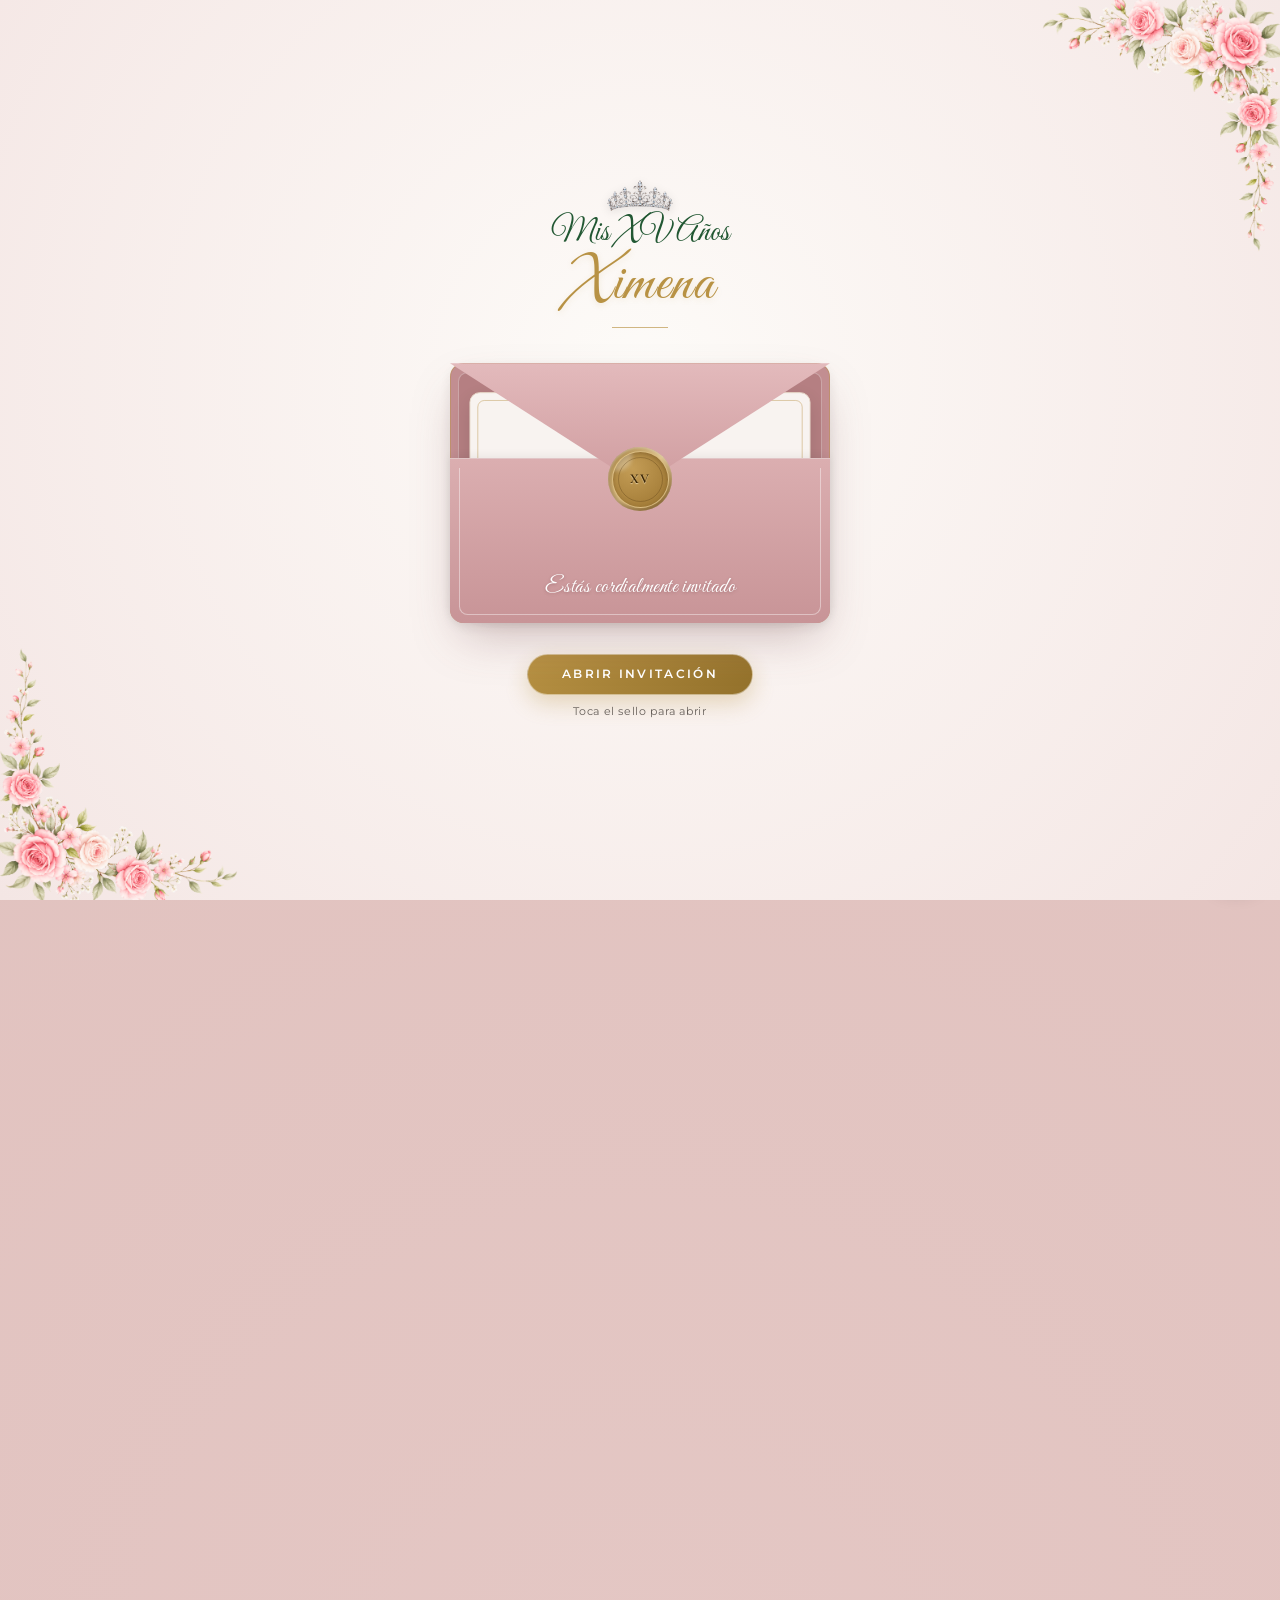
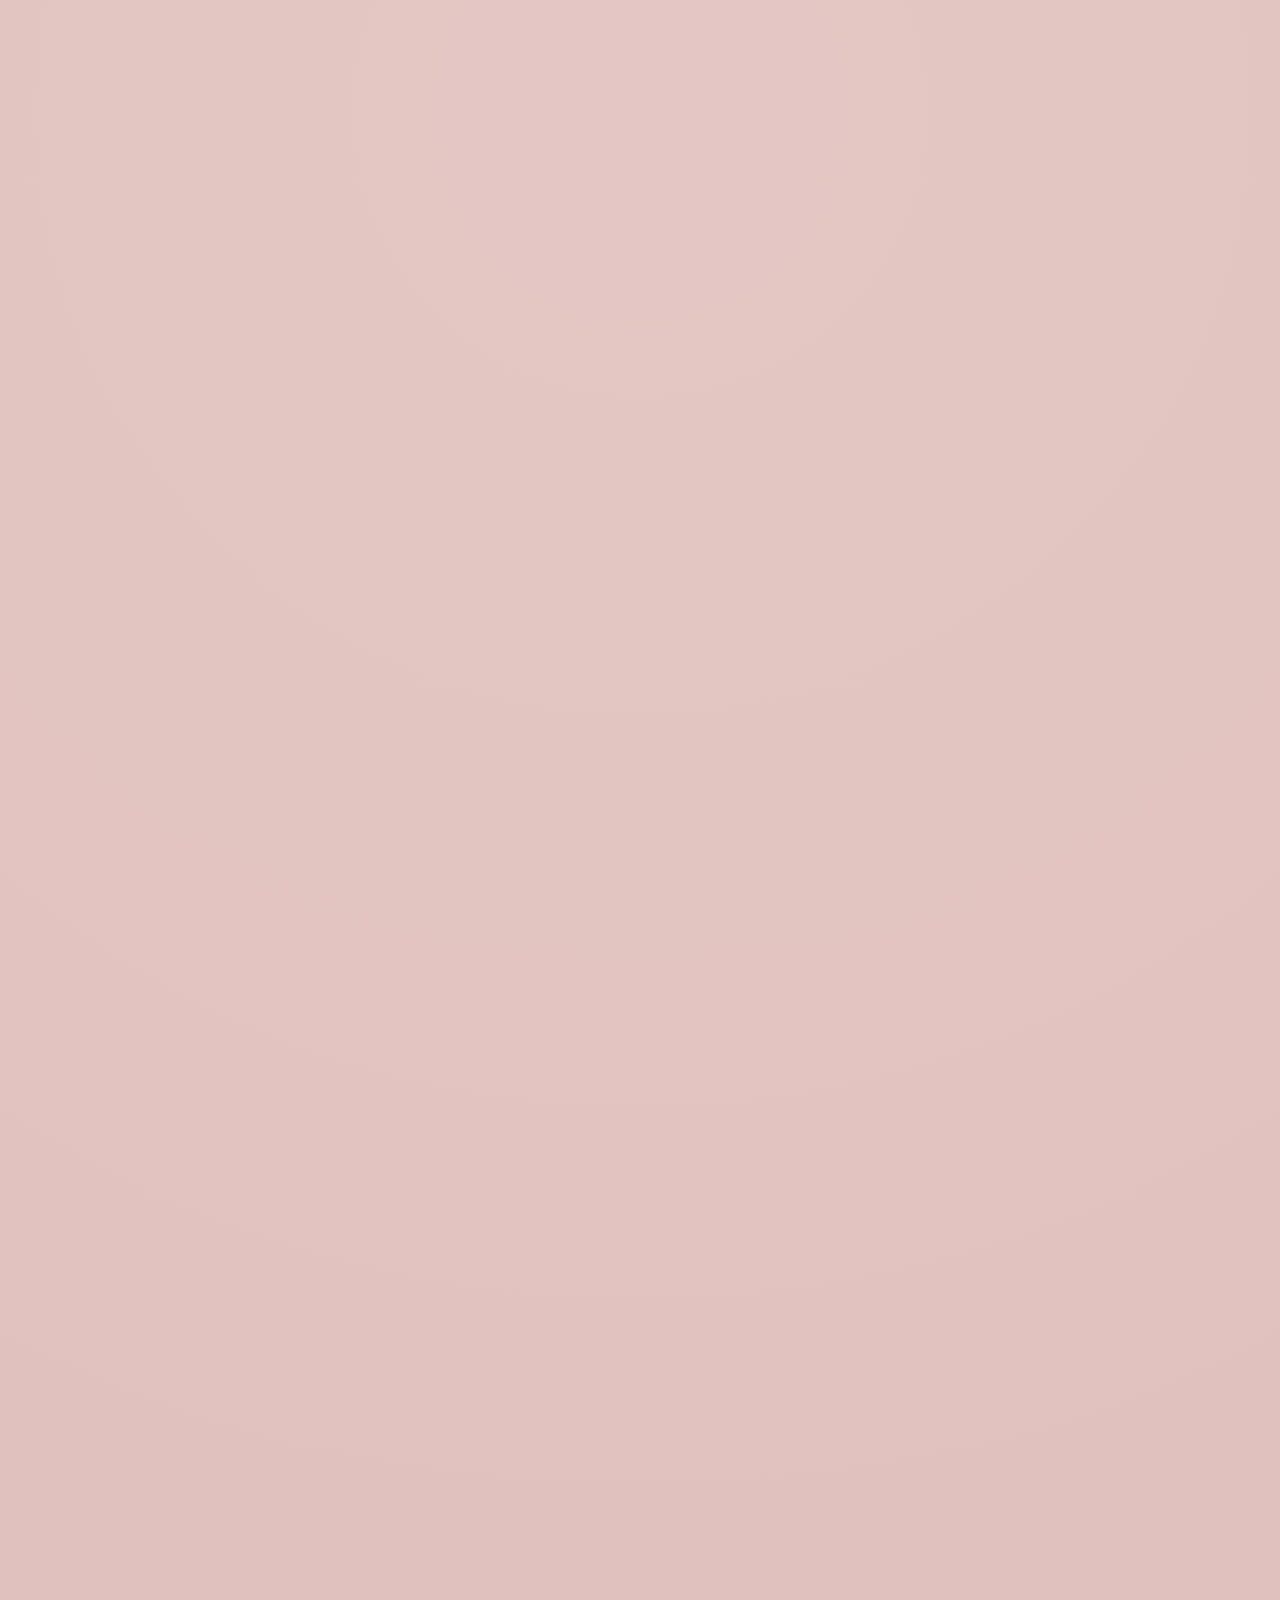
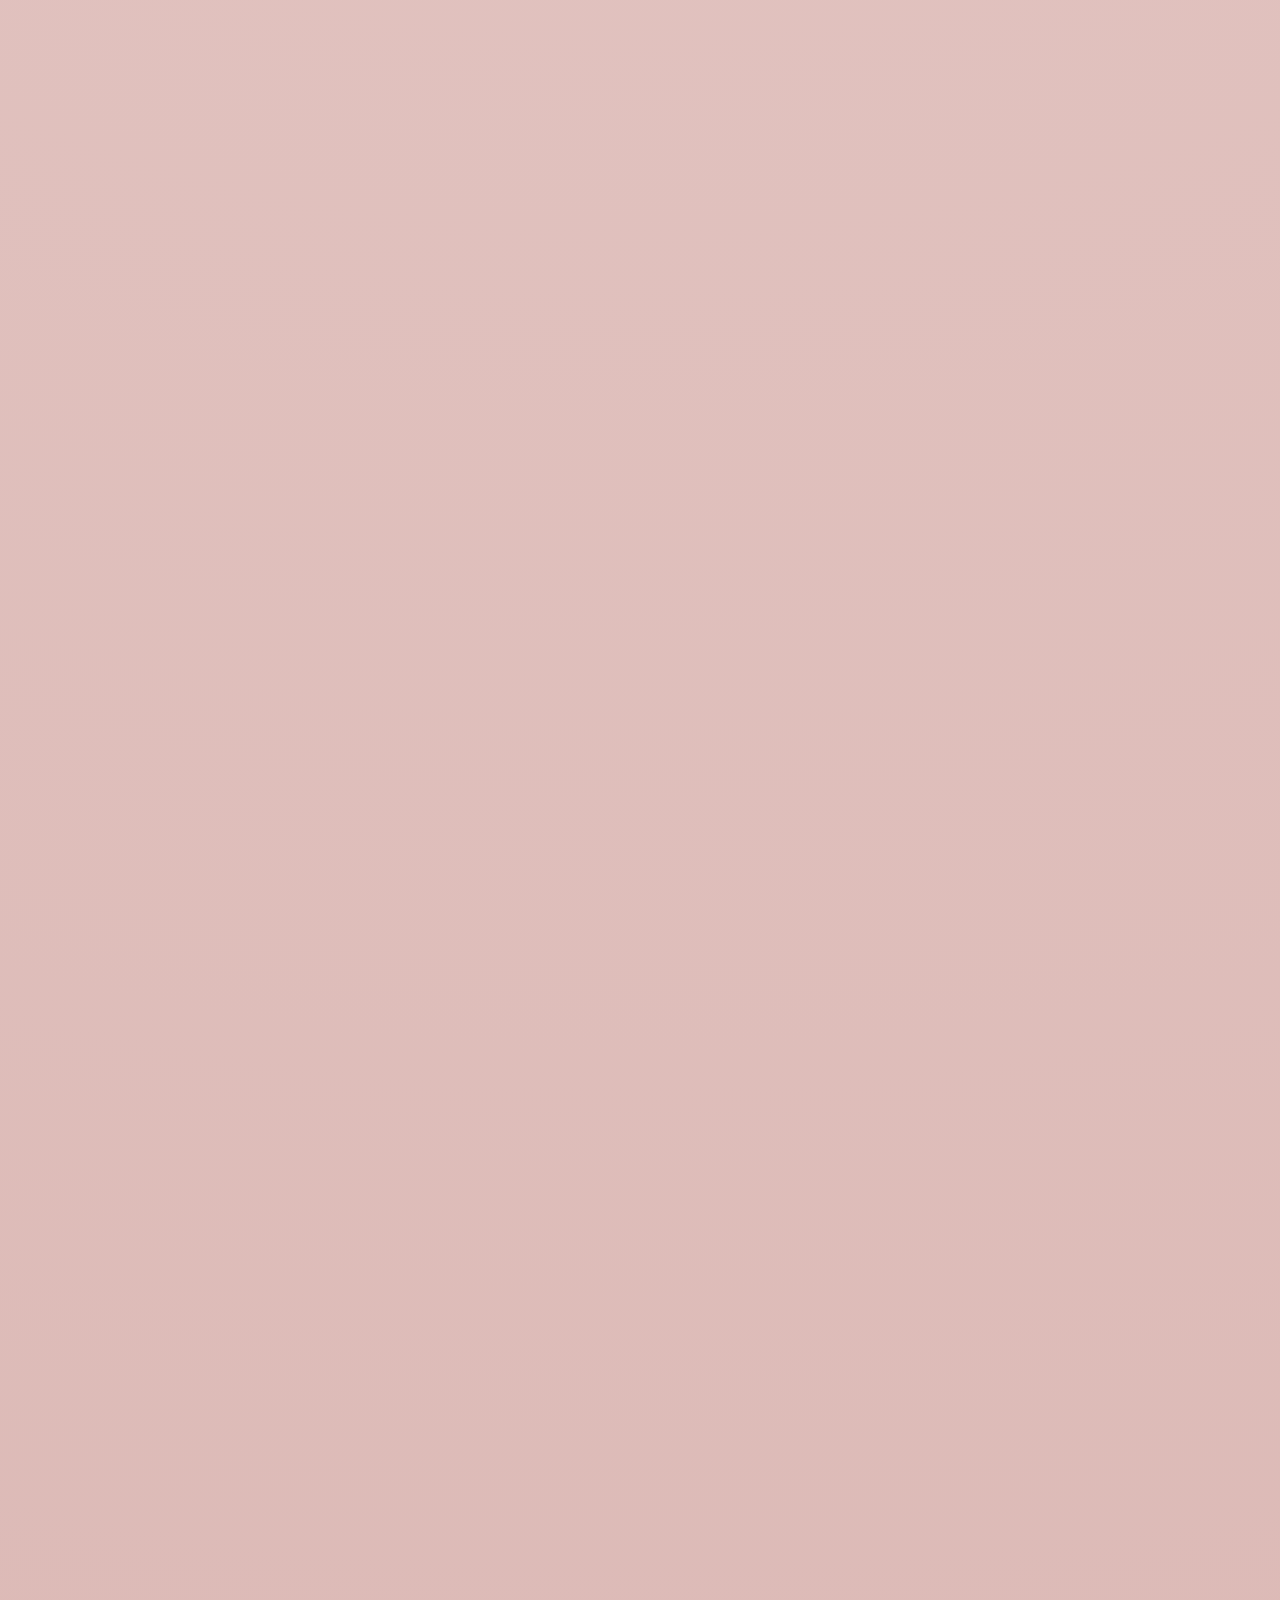
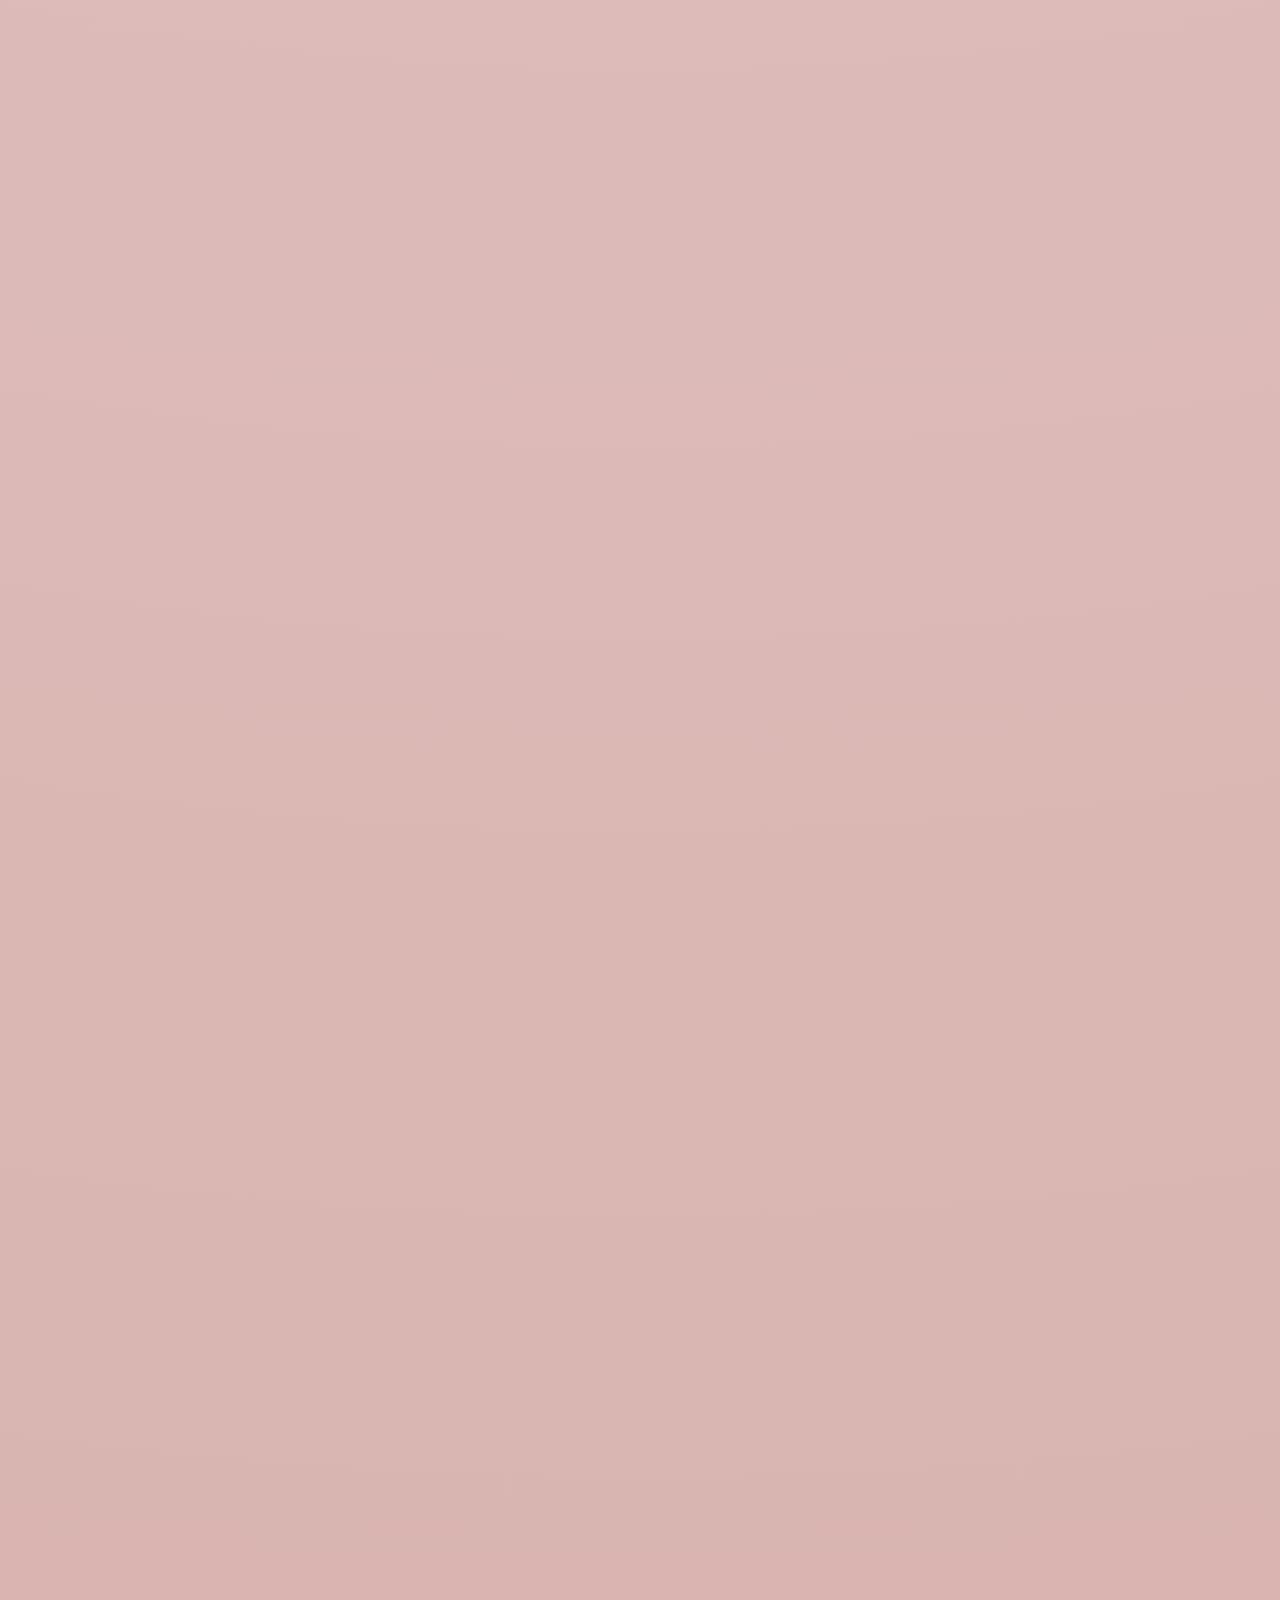
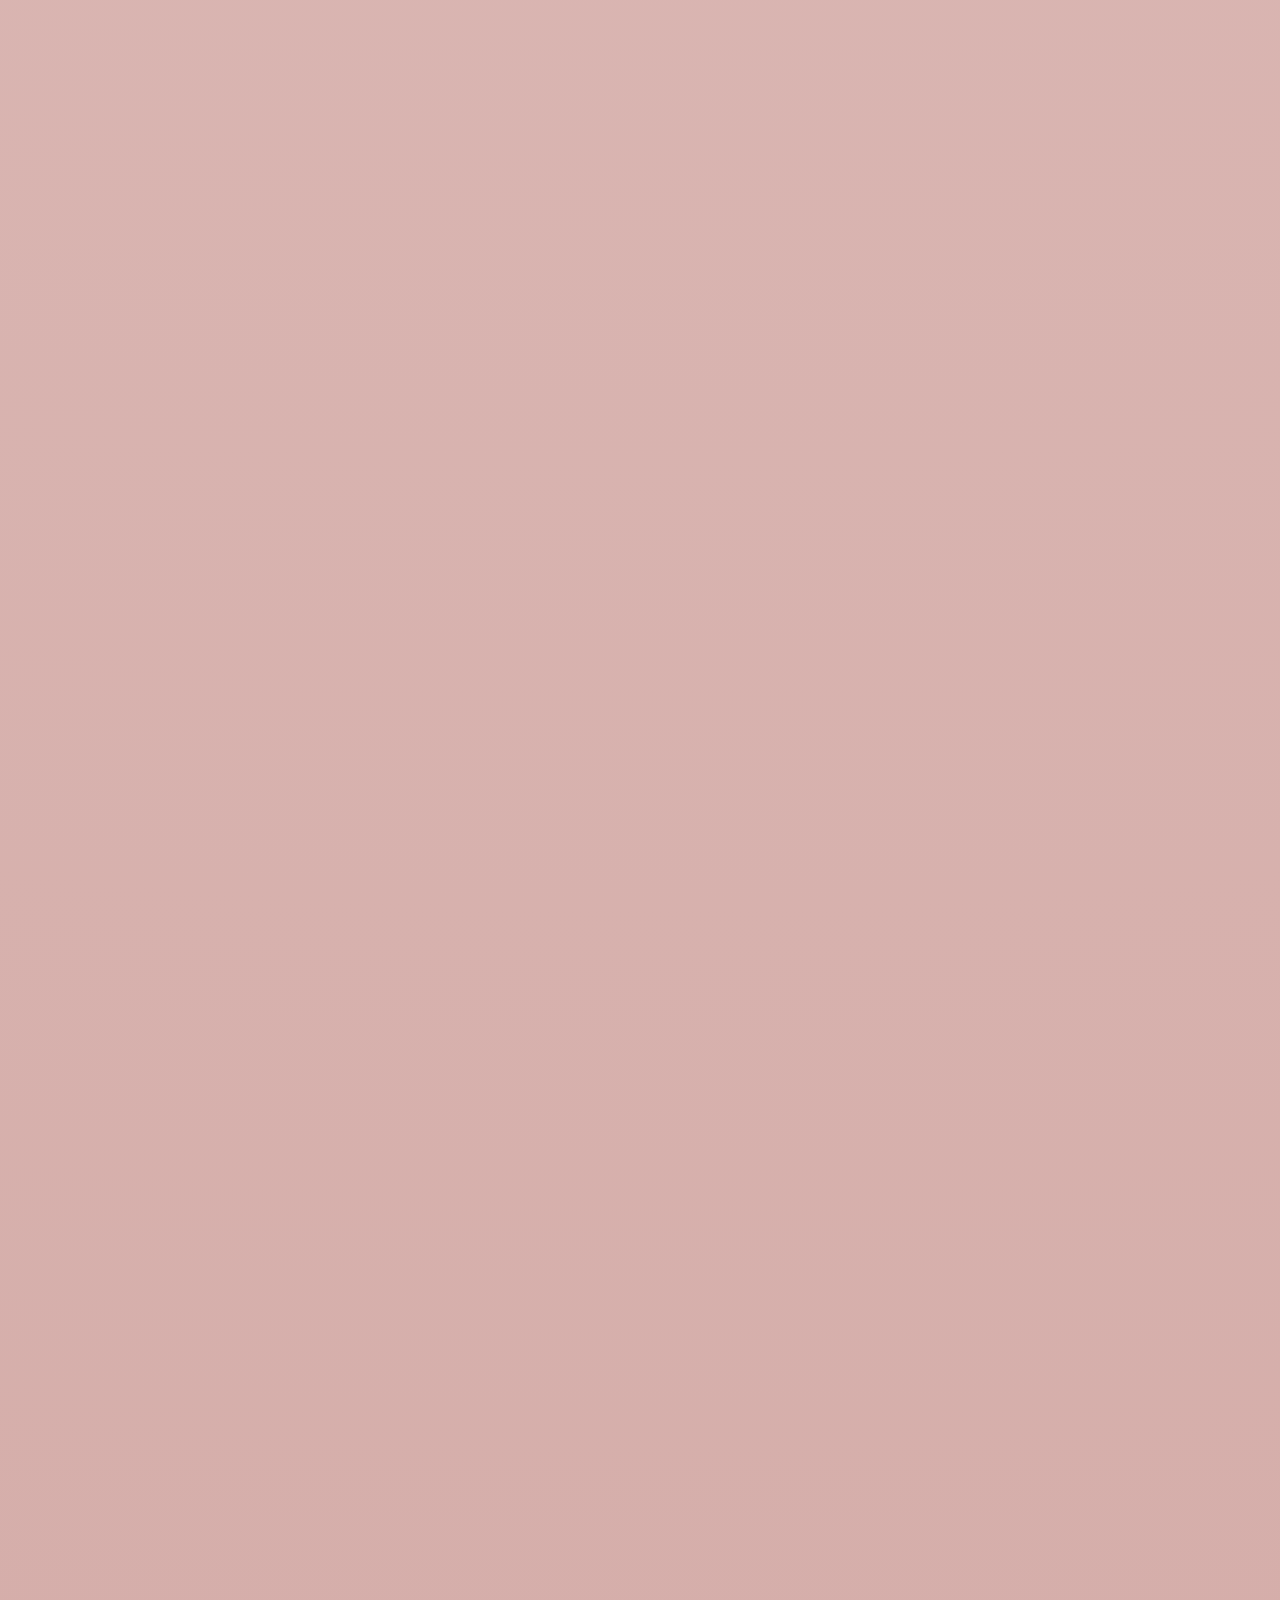
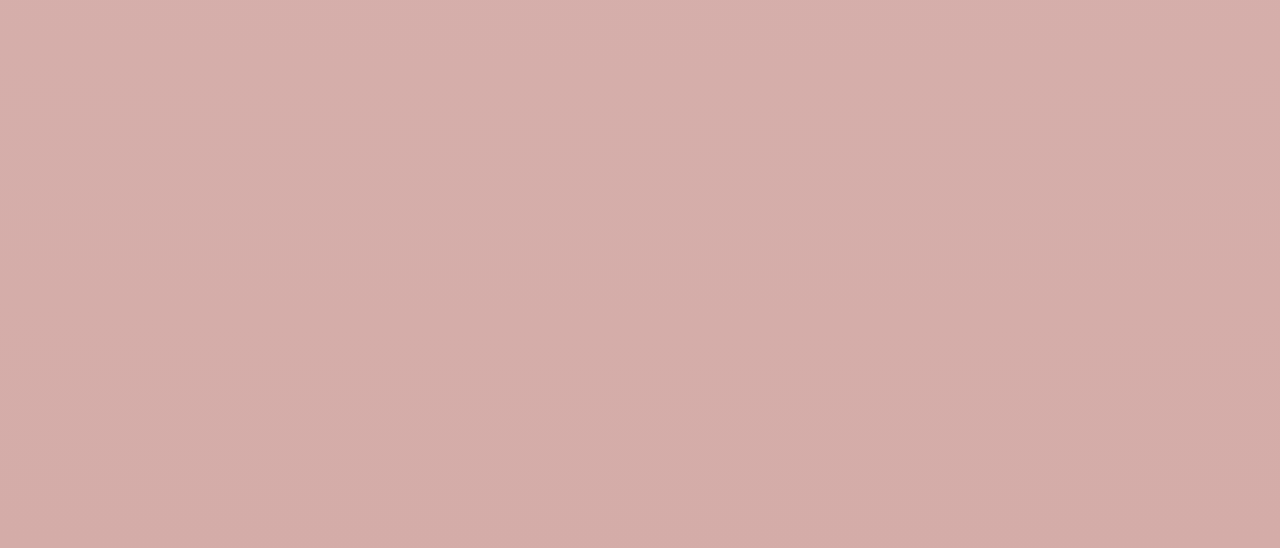
==== index.html @ 47ded7d5 "Inicio de proyecto y modificaciones" ====
<!DOCTYPE html>
<html lang="es" class="scroll-smooth">

<head>
  <meta charset="utf-8" />
  <meta name="viewport" content="width=device-width, initial-scale=1.0, maximum-scale=5.0" />
  <meta name="theme-color" content="#215732" />
  <title>Mis XV Años - Ximena</title>

  <!-- Google Fonts: Cormorant Garamond, Great Vibes, Montserrat, Playfair Display -->
  <link rel="preconnect" href="https://fonts.googleapis.com" />
  <link rel="preconnect" href="https://fonts.gstatic.com" crossorigin="" />
  <link
    href="https://fonts.googleapis.com/css2?family=Cormorant+Garamond:ital,wght@0,400;0,500;0,600;0,700;1,400;1,600&amp;family=Great+Vibes&amp;family=Montserrat:wght@300;400;500;600&amp;family=Playfair+Display:ital,wght@0,400;0,600;1,400&amp;display=swap"
    rel="stylesheet" />

  <!-- Font Awesome Icons -->
  <link rel="stylesheet" href="https://cdnjs.cloudflare.com/ajax/libs/font-awesome/6.4.0/css/all.min.css" />

  <!-- Hojas de Estilos Modulares -->
  <link rel="stylesheet" href="css/global.css" />
  <link rel="stylesheet" href="css/animations.css" />
  <link rel="stylesheet" href="css/envelope.css" />
  <link rel="stylesheet" href="css/invitation.css" />
  <link rel="stylesheet" href="css/responsive.css" />
</head>

<body>

  <!-- ====================================================================
       PANTALLA INICIAL: SOBRE 3D INTERACTIVO Y SELLO DE CERA DORADO
       ==================================================================== -->
  <div id="envelope-screen" data-purpose="interactive-envelope-screen" aria-label="Sobre de invitación interactivo">

    <!-- Decoración Ambiental de Rosas en Acuarela -->
    <div class="envelope-ambient-bg" aria-hidden="true">
      <div class="envelope-leaf-corner top-right">
        <img src="img/flores_rosado_1.png" alt="" />
      </div>
      <div class="envelope-leaf-corner bottom-left">
        <img src="img/flores_rosado_1.png" alt="" />
      </div>
    </div>

    <!-- Contenedor Principal del Sobre -->
    <div class="envelope-shell">
      <div class="envelope-center-hero">
        <img src="img/corona.png" alt="Corona XV Años" class="envelope-crown-mini" />
        <p class="envelope-pretitle">Mis XV Años</p>
        <h1 class="envelope-main-names">Ximena</h1>
        <div class="envelope-header-rule" aria-hidden="true"></div>

        <!-- Sobre 3D Interactivo -->
        <section id="envelope-stage" class="envelope-container" data-purpose="interactive-envelope"
          aria-label="Sobre de XV Años interactivo. Haz clic para abrir">

          <!-- Forro Interior del Sobre -->
          <div class="envelope-back-lining">
            <div class="envelope-back-inner-frame"></div>
          </div>

          <!-- Carta Interior Deslizable -->
          <article id="sliding-letter" class="letter-card" data-purpose="inner-card-preview">
            <div class="letter-inner-border"></div>
            <div class="letter-content-wrap">
              <span class="letter-badge-top">MIS XV AÑOS</span>
              <h2 class="letter-couple-title">Ximena</h2>
              <div class="letter-gold-rule"></div>
              <p class="letter-date-main">14 · 05 · 2026</p>
              <p class="letter-event-sub">¡Te esperamos!</p>
            </div>
          </article>

          <!-- Bolsillo Frontal Inferior -->
          <div class="envelope-pocket-front">
            <div class="envelope-pocket-stitch"></div>
            <div class="envelope-pocket-text">
              <p class="envelope-pocket-script">Estás cordialmente invitado</p>
            </div>
          </div>

          <!-- Solapa Triangular Superior -->
          <div id="envelope-flap" class="envelope-flap">
            <div class="envelope-flap-inner">
              <div class="envelope-flap-trim"></div>
            </div>
          </div>

          <!-- Sello de Cera 3D Dorado -->
          <div id="wax-seal" class="wax-seal" data-purpose="interactive-wax-seal" title="Abrir Sobre">
            <div class="wax-seal-rim">
              <div class="wax-seal-disc">
                <div class="wax-seal-glare"></div>
                <div class="wax-seal-inner-ring"></div>
                <span class="wax-seal-initials">XV</span>
              </div>
            </div>
          </div>

        </section>

        <!-- Botón de Acción Principal -->
        <div class="envelope-cta-wrap">
          <button id="open-envelope-btn" type="button" class="open-envelope-btn" data-purpose="open-envelope-trigger">
            <span id="open-envelope-label">Abrir Invitación</span>
          </button>
          <p class="open-envelope-subhint">Toca el sello para abrir</p>
        </div>
      </div>
    </div>
  </div>

  <!-- ====================================================================
       CONTENEDOR PRINCIPAL DE LA INVITACIÓN (DISEÑO MIS XV AÑOS - XIMENA)
       ==================================================================== -->
  <main class="main-invitation-container paper-texture" role="main">

    <!-- ==========================================
         1. PORTADA: ARCO FLORAL, CORONA, NOMBRE,
            FOTO EN ARCO DORADO Y REPRODUCTOR
         ========================================== -->
    <section class="xv-hero-section" data-purpose="hero-section">

      <!-- Arco Floral con Columnas y Título "Mis XV Años" -->
      <div class="xv-floral-arch-header">
        <img src="img/arco_flores.png" alt="Arco floral de rosas rosadas sobre columnas" class="xv-arch-columns-img" />
        <div class="xv-arch-title-overlay">
          <h1 class="xv-mis-xv-title">Mis<br />XV Años</h1>
        </div>
      </div>

      <!-- Corona y Nombre Ximena -->
      <div class="xv-crown-name-block">
        <img src="img/corona.png" alt="Corona de Quinceañera" class="xv-crown-img" />
        <h2 class="xv-quince-name">Ximena</h2>
      </div>

      <!-- Fotografía Principal en Marco de Arco Dorado con Flores Laterales -->
      <div class="xv-hero-photo-wrap">
        <img src="img/flores_rosado_3.png" alt="" aria-hidden="true"
          class="xv-floral-decor xv-hero-flower-left" />
        <img src="img/flores_rosado_1.png" alt="" aria-hidden="true"
          class="xv-floral-decor xv-hero-flower-right" />

        <div class="xv-hero-arch-frame">
          <div class="xv-hero-arch-inner">
            <img src="img/xv_foto_4.jpg" alt="Ximena en sus XV Años" class="hero-arch-img"
              title="Toca para ampliar fotografía" />
          </div>
        </div>
      </div>

      <!-- Mensaje de Invitación -->
      <div class="xv-welcome-text">
        <p class="xv-uppercase-paragraph">
          HOY QUIERO INVITARTE A SER PARTE DE UN MOMENTO INOLVIDABLE, CUANDO, POR LA GRACIA DE DIOS, CELEBRO MIS QUINCE AÑOS RODEADA DE LAS PERSONAS MÁS ESPECIALES PARA MÍ, ENTRE ELLAS, TÚ.
        </p>
      </div>

      <!-- Reproductor Musical "DALE PLAY" -->
      <div class="xv-audio-player-block" data-purpose="audio-player">
        <span class="xv-dale-play-label">DALE PLAY</span>

        <div class="player-progress-wrap">
          <div id="player-progress-bar" class="player-progress-bar" title="Adelantar o retroceder canción">
            <div id="player-progress-fill" class="player-progress-fill" style="width: 28%;">
              <span class="player-progress-thumb"></span>
            </div>
          </div>
          <div class="player-times-row">
            <span id="player-current-time">0:00</span>
            <span id="player-total-time">4:10</span>
          </div>
        </div>

        <div class="player-controls-row">
          <button id="player-shuffle-btn" type="button" class="player-ctrl-btn" aria-label="Aleatorio">
            <i class="fa-solid fa-shuffle"></i>
          </button>
          <button id="player-prev-btn" type="button" class="player-ctrl-btn" aria-label="Reiniciar canción">
            <i class="fa-solid fa-backward-step"></i>
          </button>
          <button id="player-play-btn" type="button" class="player-play-main-btn" aria-label="Reproducir o pausar">
            <i id="player-play-icon" class="fa-solid fa-play" style="font-size: 0.85rem; margin-left: 2px;"></i>
          </button>
          <button id="player-next-btn" type="button" class="player-ctrl-btn" aria-label="Siguiente canción">
            <i class="fa-solid fa-forward-step"></i>
          </button>
          <button id="player-repeat-btn" type="button" class="player-ctrl-btn active" aria-label="Repetir canción">
            <i class="fa-solid fa-repeat"></i>
          </button>
        </div>
      </div>

    </section>

    <!-- ==========================================
         2. PADRES, PADRINOS, FECHA, CUENTA REGRESIVA
            Y CALENDARIO "EL GRAN DÍA - MAYO"
         ========================================== -->
    <section class="xv-family-date-section" data-purpose="family-and-date-section">

      <!-- Flores Decorativas Laterales -->
      <img src="img/flores_rosado_3.png" alt="" aria-hidden="true"
        class="xv-floral-decor xv-family-flower-left" />
      <img src="img/flores_rosado_1.png" alt="" aria-hidden="true"
        class="xv-floral-decor xv-family-flower-right" />

      <!-- Padres y Padrinos -->
      <div class="xv-family-block">
        <p class="xv-section-subtitle-upper">
          ACOMPÁÑAME EN ESTE DÍA TAN<br />ESPECIAL, JUNTO A<br />MIS PADRES:
        </p>
        <div class="xv-script-names-group">
          <p>Roberto López &amp;</p>
          <p>Carolina Paredes</p>
        </div>

        <p class="xv-section-subtitle-upper">MIS PADRINOS:</p>
        <div class="xv-script-names-group" style="margin-bottom: 1.15rem;">
          <p>Cristian Pérez &amp;</p>
          <p>Melanie Gómez</p>
        </div>
      </div>

      <!-- A Festejar Mis XV Años + Fecha Editorial -->
      <div class="xv-celebrate-date-block">
        <span class="xv-celebrate-label">A FESTEJAR MIS</span>
        <h3 class="xv-celebrate-big">XV AÑOS</h3>

        <!-- Ornamento Dorado -->
        <svg class="xv-gold-flourish" viewBox="0 0 120 18" fill="none" aria-hidden="true">
          <path d="M4 9H46M74 9H116" stroke="currentColor" stroke-width="1.2" stroke-linecap="round" />
          <path d="M52 9C55 4 65 4 68 9C65 14 55 14 52 9Z" stroke="currentColor" stroke-width="1.2" />
          <circle cx="60" cy="9" r="2" fill="currentColor" />
        </svg>

        <span class="xv-day-script-top">Sábado</span>

        <div class="xv-editorial-date-row">
          <div class="xv-date-side-pill">SÁBADO</div>
          <div class="xv-date-center-number">14</div>
          <div class="xv-date-side-pill">2026</div>
        </div>
      </div>

      <!-- Cuenta Regresiva ("Falta:") -->
      <div class="xv-countdown-block" data-purpose="countdown-timer">
        <h3 class="xv-gold-script-heading">Falta:</h3>

        <div class="xv-countdown-timer-row" aria-label="Cuenta regresiva para mis XV años">
          <div class="xv-cd-unit">
            <span id="days" class="xv-cd-number">15</span>
            <span class="xv-cd-label">DÍAS</span>
          </div>
          <span class="xv-cd-colon">:</span>
          <div class="xv-cd-unit">
            <span id="hours" class="xv-cd-number">03</span>
            <span class="xv-cd-label">HORAS</span>
          </div>
          <span class="xv-cd-colon">:</span>
          <div class="xv-cd-unit">
            <span id="minutes" class="xv-cd-number">50</span>
            <span class="xv-cd-label">MINUTOS</span>
          </div>
          <span class="xv-cd-colon">:</span>
          <div class="xv-cd-unit">
            <span id="seconds" class="xv-cd-number">10</span>
            <span class="xv-cd-label">SEGUNDOS</span>
          </div>
        </div>
      </div>

      <!-- Calendario Mensual ("El Gran Día - Mayo") -->
      <div class="xv-calendar-block" data-purpose="event-calendar">
        <h3 class="xv-gold-script-heading">El Gran Día</h3>
        <p class="xv-calendar-month-script">Mayo</p>

        <table class="xv-calendar-table" aria-label="Calendario de Mayo 2026">
          <thead>
            <tr>
              <th>LUN</th>
              <th>MAR</th>
              <th>MIÉ</th>
              <th>JUE</th>
              <th>VIE</th>
              <th>SÁB</th>
              <th>DOM</th>
            </tr>
          </thead>
          <tbody>
            <tr>
              <td></td>
              <td></td>
              <td></td>
              <td></td>
              <td>1</td>
              <td>2</td>
              <td>3</td>
            </tr>
            <tr>
              <td>4</td>
              <td>5</td>
              <td>6</td>
              <td>7</td>
              <td>8</td>
              <td>9</td>
              <td>10</td>
            </tr>
            <tr>
              <td>11</td>
              <td>12</td>
              <td>13</td>
              <td><span class="xv-calendar-highlight">14</span></td>
              <td>15</td>
              <td>16</td>
              <td>17</td>
            </tr>
            <tr>
              <td>18</td>
              <td>19</td>
              <td>20</td>
              <td>21</td>
              <td>22</td>
              <td>23</td>
              <td>24</td>
            </tr>
            <tr>
              <td>25</td>
              <td>26</td>
              <td>27</td>
              <td>28</td>
              <td>29</td>
              <td>30</td>
              <td>31</td>
            </tr>
          </tbody>
        </table>

        <a id="google-calendar-btn" href="#" target="_blank" rel="noopener noreferrer" class="xv-add-calendar-link">
          <i class="fa-regular fa-calendar-plus"></i>
          <span>Agendar en Google Calendar</span>
        </a>
      </div>

    </section>

    <!-- ==========================================
         3. MISA DE AGRADECIMIENTO Y RECEPCIÓN
         ========================================== -->
    <section class="xv-locations-section" data-purpose="locations-section">

      <!-- Flores Decorativas -->
      <img src="img/flores_rosado_2.png" alt="" aria-hidden="true"
        class="xv-floral-decor xv-loc-flower-topleft" />
      <img src="img/flores_rosado_2.png" alt="" aria-hidden="true"
        class="xv-floral-decor xv-loc-flower-midright" />

      <!-- Misa de Agradecimiento -->
      <article class="xv-event-card">
        <div class="xv-emerald-icon-box" aria-hidden="true">
          <img src="iconos/iglesia.gif" alt="Misa de Agradecimiento" />
        </div>

        <h3 class="xv-gold-script-heading">Misa de Agradecimiento</h3>
        <p class="xv-event-time">6:00 PM</p>
        <p class="xv-event-place">IGLESIA SAGRADO CORAZÓN</p>
        <p class="xv-event-desc">
          EL SANTO SACRIFICIO DE LA MISA SE CELEBRARÁ EN AGRADECIMIENTO.
        </p>

        <a id="church-map-btn" href="https://maps.google.com/?q=Iglesia+Sagrado+Corazon" target="_blank"
          rel="noopener noreferrer" class="xv-gold-pill-btn">
          <i class="fa-solid fa-location-dot"></i>
          <span>VER UBICACIÓN</span>
        </a>
      </article>

      <!-- Recepción -->
      <article class="xv-event-card">
        <div class="xv-emerald-icon-box" aria-hidden="true">
          <img src="iconos/brindis.gif" alt="Recepción" />
        </div>

        <h3 class="xv-gold-script-heading">Recepción</h3>
        <p class="xv-event-time">7:00 PM</p>
        <p class="xv-event-place">SALÓN DE EVENTOS QUINTA LA BONITA</p>
        <p class="xv-event-desc">
          SERÁ UN GUSTO COMPARTIR ESTE MOMENTO CONTIGO.
        </p>

        <a id="reception-map-btn" href="https://maps.google.com/?q=Salon+de+Eventos+Quinta+La+Bonita" target="_blank"
          rel="noopener noreferrer" class="xv-gold-pill-btn">
          <i class="fa-solid fa-location-dot"></i>
          <span>VER UBICACIÓN</span>
        </a>
      </article>

    </section>

    <!-- ==========================================
         4. BANNER FOTOGRÁFICO 1 (BORDES RASGADOS Y FLORES)
         ========================================== -->
    <div class="xv-torn-photo-banner" data-purpose="photo-divider-1">
      <img src="img/flores_rosado_1.png" alt="" aria-hidden="true" class="xv-banner-flower-topleft" />
      <img src="img/flores_rosado_1.png" alt="" aria-hidden="true" class="xv-banner-flower-bottomright" />

      <div class="xv-torn-photo-inner">
        <!-- Borde Rasgado Superior -->
        <svg class="xv-torn-edge-top" viewBox="0 0 500 40" preserveAspectRatio="none" aria-hidden="true"><defs><filter id="tfa1" x="-5%" y="-50%" width="110%" height="200%"><feTurbulence type="fractalNoise" baseFrequency="0.018 0.09" numOctaves="4" seed="7" result="n"/><feDisplacementMap in="SourceGraphic" in2="n" scale="26" xChannelSelector="R" yChannelSelector="G" result="d"/><feGaussianBlur in="d" stdDeviation="0.6"/></filter><filter id="tfb1" x="-5%" y="-50%" width="110%" height="200%"><feTurbulence type="fractalNoise" baseFrequency="0.03 0.14" numOctaves="3" seed="10" result="n"/><feDisplacementMap in="SourceGraphic" in2="n" scale="30" xChannelSelector="G" yChannelSelector="R" result="d"/><feGaussianBlur in="d" stdDeviation="2.2"/></filter></defs><path d="M-20,-10 L520,-10 L520,22 L-20,22 Z" fill="#faf7f2" opacity="0.55" filter="url(#tfb1)"/><path d="M-20,-10 L520,-10 L520,15 L-20,15 Z" fill="#faf7f2" filter="url(#tfa1)"/></svg>

        <img src="img/xv_portada.jpg" alt="Ximena posando al atardecer en jardín" class="zoomable-photo"
          title="Toca para ampliar fotografía" />

        <!-- Borde Rasgado Inferior -->
        <svg class="xv-torn-edge-bottom" viewBox="0 0 500 40" preserveAspectRatio="none" aria-hidden="true"><defs><filter id="tfa2" x="-5%" y="-50%" width="110%" height="200%"><feTurbulence type="fractalNoise" baseFrequency="0.018 0.09" numOctaves="4" seed="14" result="n"/><feDisplacementMap in="SourceGraphic" in2="n" scale="26" xChannelSelector="R" yChannelSelector="G" result="d"/><feGaussianBlur in="d" stdDeviation="0.6"/></filter><filter id="tfb2" x="-5%" y="-50%" width="110%" height="200%"><feTurbulence type="fractalNoise" baseFrequency="0.03 0.14" numOctaves="3" seed="17" result="n"/><feDisplacementMap in="SourceGraphic" in2="n" scale="30" xChannelSelector="G" yChannelSelector="R" result="d"/><feGaussianBlur in="d" stdDeviation="2.2"/></filter></defs><path d="M-20,18 L520,18 L520,50 L-20,50 Z" fill="#faf7f2" opacity="0.55" filter="url(#tfb2)"/><path d="M-20,25 L520,25 L520,50 L-20,50 Z" fill="#faf7f2" filter="url(#tfa2)"/></svg>
      </div>
    </div>

    <!-- ==========================================
         5. ITINERARIO DE ACTIVIDADES
         ========================================== -->
    <section class="xv-itinerary-section" data-purpose="itinerary-section">

      <img src="img/flores_rosado_2.png" alt="" aria-hidden="true"
        class="xv-floral-decor xv-itin-flower-left" />
      <img src="img/flores_rosado_2.png" alt="" aria-hidden="true"
        class="xv-floral-decor xv-itin-flower-right" />

      <h2 class="xv-itinerary-title">Itinerario<br />de actividades</h2>

      <div class="xv-timeline-container">
        <div class="xv-timeline-axis" aria-hidden="true"></div>

        <!-- 1. 6:00 PM - MISA -->
        <div class="xv-timeline-item">
          <div class="xv-timeline-side-left">
            <div class="xv-timeline-icon" aria-hidden="true">
              <img src="iconos/iglesia.gif" alt="Misa" />
            </div>
          </div>
          <div class="xv-timeline-dot"></div>
          <div class="xv-timeline-side-right">
            <span class="xv-timeline-time">6:00 PM</span>
            <span class="xv-timeline-name">MISA</span>
          </div>
        </div>

        <!-- 2. 7:00 PM - CÓCTEL -->
        <div class="xv-timeline-item">
          <div class="xv-timeline-side-left">
            <span class="xv-timeline-time">7:00 PM</span>
            <span class="xv-timeline-name">CÓCTEL</span>
          </div>
          <div class="xv-timeline-dot"></div>
          <div class="xv-timeline-side-right">
            <div class="xv-timeline-icon" aria-hidden="true">
              <img src="iconos/brindis.gif" alt="Cóctel" />
            </div>
          </div>
        </div>

        <!-- 3. 8:00 PM - VALS PRINCIPAL -->
        <div class="xv-timeline-item">
          <div class="xv-timeline-side-left">
            <div class="xv-timeline-icon" aria-hidden="true">
              <img src="iconos/celebration.gif" alt="Vals Principal" />
            </div>
          </div>
          <div class="xv-timeline-dot"></div>
          <div class="xv-timeline-side-right">
            <span class="xv-timeline-time">8:00 PM</span>
            <span class="xv-timeline-name">VALS PRINCIPAL</span>
          </div>
        </div>

        <!-- 4. 9:00 PM - CENA -->
        <div class="xv-timeline-item">
          <div class="xv-timeline-side-left">
            <span class="xv-timeline-time">9:00 PM</span>
            <span class="xv-timeline-name">CENA</span>
          </div>
          <div class="xv-timeline-dot"></div>
          <div class="xv-timeline-side-right">
            <div class="xv-timeline-icon" aria-hidden="true">
              <img src="iconos/dinner.gif" alt="Cena" />
            </div>
          </div>
        </div>

        <!-- 5. 11:00 PM - FIESTA -->
        <div class="xv-timeline-item">
          <div class="xv-timeline-side-left">
            <div class="xv-timeline-icon" aria-hidden="true">
              <img src="iconos/party.gif" alt="Fiesta" />
            </div>
          </div>
          <div class="xv-timeline-dot"></div>
          <div class="xv-timeline-side-right">
            <span class="xv-timeline-time">11:00 PM</span>
            <span class="xv-timeline-name">FIESTA</span>
          </div>
        </div>

      </div>

    </section>

    <!-- ==========================================
         6. CÓDIGO DE VESTIMENTA
         ========================================== -->
    <section class="xv-dresscode-section" data-purpose="dress-code">

      <img src="img/flores_rosado_3.png" alt="" aria-hidden="true"
        class="xv-floral-decor xv-dress-flower-left" />

      <h2 class="xv-gold-script-heading">Código de vestimenta</h2>
      <p class="xv-dress-subtitle">ETIQUETA</p>

      <!-- Siluetas Traje Formal y Vestido de Gala -->
      <div class="xv-dress-silhouettes">
        <img src="img/vestidos.png" alt="Traje formal y vestido de gala" />
      </div>

      <p class="xv-dress-note">
        CON TU ELEGANCIA Y BUENA DISPOSICIÓN HARÁS DE ESTA CELEBRACIÓN UN DÍA AÚN MÁS ESPECIAL. ¡MUCHAS GRACIAS POR ACOMPAÑARME!
      </p>

    </section>

    <!-- ==========================================
         7. BANNER FOTOGRÁFICO 2 (CON BORDE RASGADO Y FLORES)
         ========================================== -->
    <div class="xv-torn-photo-banner" data-purpose="photo-divider-2">
      <img src="img/flores_rosado_1.png" alt="" aria-hidden="true" class="xv-banner-flower-bottomleft" />

      <div class="xv-torn-photo-inner">
        <!-- Borde Rasgado Superior -->
        <svg class="xv-torn-edge-top" viewBox="0 0 500 40" preserveAspectRatio="none" aria-hidden="true"><defs><filter id="tfa3" x="-5%" y="-50%" width="110%" height="200%"><feTurbulence type="fractalNoise" baseFrequency="0.018 0.09" numOctaves="4" seed="21" result="n"/><feDisplacementMap in="SourceGraphic" in2="n" scale="26" xChannelSelector="R" yChannelSelector="G" result="d"/><feGaussianBlur in="d" stdDeviation="0.6"/></filter><filter id="tfb3" x="-5%" y="-50%" width="110%" height="200%"><feTurbulence type="fractalNoise" baseFrequency="0.03 0.14" numOctaves="3" seed="24" result="n"/><feDisplacementMap in="SourceGraphic" in2="n" scale="30" xChannelSelector="G" yChannelSelector="R" result="d"/><feGaussianBlur in="d" stdDeviation="2.2"/></filter></defs><path d="M-20,-10 L520,-10 L520,22 L-20,22 Z" fill="#faf7f2" opacity="0.55" filter="url(#tfb3)"/><path d="M-20,-10 L520,-10 L520,15 L-20,15 Z" fill="#faf7f2" filter="url(#tfa3)"/></svg>

        <img src="img/xv_foto_5.jpg" alt="Ximena girando su vestido de XV años" class="zoomable-photo"
          title="Toca para ampliar fotografía" />

        <!-- Borde Rasgado Inferior -->
        <svg class="xv-torn-edge-bottom" viewBox="0 0 500 40" preserveAspectRatio="none" aria-hidden="true"><defs><filter id="tfa4" x="-5%" y="-50%" width="110%" height="200%"><feTurbulence type="fractalNoise" baseFrequency="0.018 0.09" numOctaves="4" seed="28" result="n"/><feDisplacementMap in="SourceGraphic" in2="n" scale="26" xChannelSelector="R" yChannelSelector="G" result="d"/><feGaussianBlur in="d" stdDeviation="0.6"/></filter><filter id="tfb4" x="-5%" y="-50%" width="110%" height="200%"><feTurbulence type="fractalNoise" baseFrequency="0.03 0.14" numOctaves="3" seed="31" result="n"/><feDisplacementMap in="SourceGraphic" in2="n" scale="30" xChannelSelector="G" yChannelSelector="R" result="d"/><feGaussianBlur in="d" stdDeviation="2.2"/></filter></defs><path d="M-20,18 L520,18 L520,50 L-20,50 Z" fill="#faf7f2" opacity="0.55" filter="url(#tfb4)"/><path d="M-20,25 L520,25 L520,50 L-20,50 Z" fill="#faf7f2" filter="url(#tfa4)"/></svg>
      </div>
    </div>

    <!-- ==========================================
         8. SUGERENCIA DE REGALOS Y TRANSFERENCIA
         ========================================== -->
    <section class="xv-gifts-section" data-purpose="gift-registry">

      <img src="img/flores_rosado_3.png" alt="" aria-hidden="true"
        class="xv-floral-decor xv-gifts-flower-right" />

      <!-- Icono de Regalo Verde Esmeralda -->
      <div class="xv-emerald-icon-box" aria-hidden="true">
        <img src="iconos/regalo.gif" alt="Sugerencia de regalos" />
      </div>

      <h2 class="xv-gold-script-heading">Sugerencia de regalos</h2>

      <p class="xv-gifts-text">
        MÁS ALLÁ DE UN REGALO MATERIAL, SERÁ UN GRAN DETALLE CONTAR CON TU PRESENCIA. SI DESEAS TENER UNA ATENCIÓN ESPECIAL PARA MÍ, PUEDES OPTAR POR UNA CONTRIBUCIÓN PARA MIS SUEÑOS Y PROYECTOS FUTUROS. ¡GRACIAS!
      </p>

      <!-- Datos de Transferencia Bancaria -->
      <div class="xv-bank-transfer-box">
        <div class="xv-emerald-icon-box" aria-hidden="true">
          <svg viewBox="0 0 48 38" fill="none" stroke="currentColor" stroke-width="2">
            <rect x="4" y="5" width="40" height="28" rx="4" />
            <path d="M4 13h40" />
            <rect x="9" y="21" width="9" height="5" rx="1" />
          </svg>
        </div>

        <div class="xv-bank-lines">
          <p>TRANSFERENCIA:</p>
          <p>BANCO DE CRÉDITO BCP</p>
          <p>CUENTA N°: <span id="bank-account-number">123-4567890</span></p>
          <p>TITULAR: XIMENA</p>
        </div>

        <button id="copy-account-btn" type="button" class="copy-bank-btn">
          <i class="fa-regular fa-copy"></i>
          <span>Copiar cuenta</span>
        </button>
      </div>

      <!-- Código QR Ampliable -->
      <div class="qr-card-wrap" data-purpose="qr-code">
        <div class="qr-frame-box">
          <img src="img/qr_transferencia.svg" alt="Código QR para transferencia o regalo" class="qr-code-image"
            title="Toca para ampliar el código QR" />
        </div>
        <span class="qr-caption-text">O escanea el QR</span>
      </div>

    </section>

    <!-- ==========================================
         9. CONFIRMAR ASISTENCIA (RSVP), "¡TE ESPERAMOS!"
            Y GALERÍA DE RECUERDOS
         ========================================== -->
    <section class="xv-rsvp-section" data-purpose="rsvp-section" id="confirmar-asistencia">

      <img src="img/flores_rosado_1.png" alt="" aria-hidden="true"
        class="xv-floral-decor xv-rsvp-flower-left" />

      <!-- Icono de Calendario con Corazón/Check en Verde Esmeralda -->
      <div class="xv-emerald-icon-box" aria-hidden="true">
        <svg viewBox="0 0 48 48" fill="none" stroke="currentColor" stroke-width="2" stroke-linecap="round"
          stroke-linejoin="round">
          <rect x="7" y="10" width="34" height="31" rx="4" />
          <path d="M15 6v8M33 6v8M7 18h34" />
          <path d="M19 29l4 4 8-8" />
        </svg>
      </div>

      <h2 class="xv-gold-script-heading">Confirmar asistencia</h2>

      <p class="xv-rsvp-lead">
        PARA PODER PREPARAR TODO, TE AGRADECERÍA MUCHO SI ME CONFIRMAS TU ASISTENCIA.
      </p>

      <!-- Botón Dorado Principal "CONFIRMAR AQUÍ" (WhatsApp) -->
      <a id="whatsapp-rsvp-btn" href="#" target="_blank" rel="noopener noreferrer" class="xv-gold-pill-btn"
        aria-label="Confirmar asistencia por WhatsApp">
        <span>CONFIRMAR AQUÍ</span>
      </a>

      <!-- Opción para desplegar Formulario Personalizado en Línea -->
      <button id="toggle-rsvp-form-btn" type="button" class="toggle-rsvp-form-btn">
        <span>Personalizar mensaje y pases</span>
        <svg id="form-chevron-icon" fill="none" stroke="currentColor" viewBox="0 0 24 24" aria-hidden="true">
          <path stroke-linecap="round" stroke-linejoin="round" stroke-width="2" d="M19 9l-7 7-7-7"></path>
        </svg>
      </button>

      <!-- Formulario en Línea Interactivo -->
      <form id="rsvp-online-form" class="rsvp-online-form hidden">
        <div class="rsvp-form-group">
          <label class="rsvp-label" for="guest-name">Nombre Completo o Familia</label>
          <input id="guest-name" type="text" class="rsvp-input" placeholder="Ej. Familia López Paredes" required />
        </div>

        <div style="display: grid; grid-template-columns: 1fr 1fr; gap: 0.5rem;" class="rsvp-form-group">
          <div>
            <label class="rsvp-label" for="guest-passes">Pases</label>
            <select id="guest-passes" class="rsvp-select">
              <option value="1">1 Persona</option>
              <option value="2" selected>2 Personas</option>
              <option value="3">3 Personas</option>
              <option value="4">4 Personas</option>
            </select>
          </div>
          <div>
            <label class="rsvp-label" for="guest-attending">¿Asistirás?</label>
            <select id="guest-attending" class="rsvp-select">
              <option value="si" selected>¡Sí, ahí estaré!</option>
              <option value="no">Lo siento, no podré</option>
            </select>
          </div>
        </div>

        <div class="rsvp-form-group">
          <label class="rsvp-label" for="guest-message">Mensaje para Ximena</label>
          <textarea id="guest-message" class="rsvp-textarea" rows="2"
            placeholder="Escribe tus mejores deseos..."></textarea>
        </div>

        <button type="submit" class="rsvp-submit-btn">
          ENVIAR CONFIRMACIÓN POR WHATSAPP
        </button>
      </form>

      <p class="xv-rsvp-support-text">
        CON ESTE SIMPLE GESTO,<br />
        ME BRINDARÁS UN GRAN APOYO<br />
        PARA ORGANIZAR CADA DETALLE<br />
        Y ASEGURARTE UN LUGAR EN MI FIESTA.
      </p>

      <p class="xv-rsvp-support-text" style="margin-top: 1rem;">
        TU PRESENCIA Y ALEGRÍA HARÁN QUE ESTE MOMENTO SEA INOLVIDABLE.
      </p>

      <h3 class="xv-te-esperamos-script">¡Te esperamos!</h3>

      <!-- Fotografía Enmarcada Dorada -->
      <div class="xv-bouquet-card">
        <img src="img/xv_foto_1.jpg" alt="Ximena en sesión de XV años" class="zoomable-photo"
          title="Toca para ampliar fotografía" />
      </div>

      <!-- Galería de Momentos con Visor Lightbox -->
      <div class="gallery-block" data-purpose="xv-gallery">
        <h3 class="xv-gold-script-heading" style="font-size: 2rem;">Mis Momentos</h3>
        <div class="gallery-grid-2x2">
          <div class="gallery-thumb-item" title="Ampliar fotografía">
            <img class="gallery-thumb-img" src="img/xv_foto_1.jpg" alt="Sesión fotográfica de Ximena 1" />
          </div>
          <div class="gallery-thumb-item" title="Ampliar fotografía">
            <img class="gallery-thumb-img" src="img/xv_foto_2.jpg" alt="Sesión fotográfica de Ximena 2" />
          </div>
          <div class="gallery-thumb-item" title="Ampliar fotografía">
            <img class="gallery-thumb-img" src="img/xv_foto_3.jpg" alt="Sesión fotográfica de Ximena 3" />
          </div>
          <div class="gallery-thumb-item" title="Ampliar fotografía">
            <img class="gallery-thumb-img" src="img/xv_foto_4.jpg" alt="Sesión fotográfica de Ximena 4" />
          </div>
        </div>
      </div>

    </section>

    <!-- ==========================================
         10. CIERRE FOTOGRÁFICO CON BORDE RASGADO
         ========================================== -->
    <footer class="xv-final-photo-section" data-purpose="footer-image-section">
      <img src="img/flores_rosado_1.png" alt="" aria-hidden="true" class="xv-final-flower-topright" />

      <div class="xv-final-photo-box">
        <svg class="xv-torn-edge-top" viewBox="0 0 500 40" preserveAspectRatio="none" aria-hidden="true"><defs><filter id="tfa5" x="-5%" y="-50%" width="110%" height="200%"><feTurbulence type="fractalNoise" baseFrequency="0.018 0.09" numOctaves="4" seed="35" result="n"/><feDisplacementMap in="SourceGraphic" in2="n" scale="26" xChannelSelector="R" yChannelSelector="G" result="d"/><feGaussianBlur in="d" stdDeviation="0.6"/></filter><filter id="tfb5" x="-5%" y="-50%" width="110%" height="200%"><feTurbulence type="fractalNoise" baseFrequency="0.03 0.14" numOctaves="3" seed="38" result="n"/><feDisplacementMap in="SourceGraphic" in2="n" scale="30" xChannelSelector="G" yChannelSelector="R" result="d"/><feGaussianBlur in="d" stdDeviation="2.2"/></filter></defs><path d="M-20,-10 L520,-10 L520,22 L-20,22 Z" fill="#faf7f2" opacity="0.55" filter="url(#tfb5)"/><path d="M-20,-10 L520,-10 L520,15 L-20,15 Z" fill="#faf7f2" filter="url(#tfa5)"/></svg>

        <img src="img/xv_foto_3.jpg" alt="Ximena en su sesión de XV años" />

        <div class="xv-final-vignette">
          <p class="xv-final-name">Ximena</p>
          <p class="xv-final-sub">Mis XV Años · 14 · 05 · 2026</p>
        </div>
      </div>
    </footer>

    <!-- ==========================================
         11. PIE DE PÁGINA BIZFLOW (CONTACTO)
         ========================================== -->
    <footer class="bizflow-footer"
      style="width: 100%; background: #141815; border-top: 1px solid rgba(197, 160, 89, 0.25); padding: 1rem 1rem; box-sizing: border-box; text-align: center; display: flex; flex-direction: column; align-items: center; justify-content: center; gap: 0.45rem; position: relative; z-index: 10;"
      aria-label="BizFlow">
      <a href="https://wa.me/?text=Hola%20BizFlow%2C%20quisiera%20cotizar%20una%20invitaci%C3%B3n%20digital"
        target="_blank" rel="noopener noreferrer" title="BizFlow" style="display: inline-block;">
        <img src="img/Bizflow_logo.png" alt="BizFlow"
          style="height: 24px; width: auto; max-width: 130px; object-fit: contain; display: block; opacity: 0.9;" />
      </a>
      <div
        style="display: flex; align-items: center; justify-content: center; gap: 0.6rem; flex-wrap: wrap; font-family: var(--font-sans); font-size: 0.8rem; color: rgba(255, 255, 255, 0.85);">
        <span>¿Quieres una invitación como esta?</span>
        <a href="https://wa.me/?text=Hola%20BizFlow%2C%20quisiera%20cotizar%20una%20invitaci%C3%B3n%20digital"
          target="_blank" rel="noopener noreferrer"
          style="font-weight: 600; font-size: 0.78rem; color: var(--xv-gold-light); text-decoration: none;">
          <span>Contáctanos</span>
        </a>
      </div>
    </footer>

  </main>

  <!-- Botón Flotante de Música -->
  <button id="floating-music-btn" class="floating-music-btn is-paused" type="button"
    aria-label="Pausar o reproducir música" title="Reproducir música">
    <img src="iconos/music.gif" alt="Música de XV Años" />
  </button>

  <!-- Audio Local -->
  <audio id="wedding-music" preload="auto" loop>
    <source src="music/cancion_boda.mp3" type="audio/mpeg" />
  </audio>

  <!-- Visor Lightbox para Galería, Portada y QR -->
  <div id="gallery-lightbox" class="hidden" role="dialog" aria-modal="true" aria-label="Visualizador de imágenes">
    <button id="lightbox-close" type="button" aria-label="Cerrar visor">&times;</button>
    <img id="lightbox-img" src="" alt="Fotografía ampliada" />
  </div>

  <!-- Notificación Toast Flotante -->
  <div id="copy-toast" class="toast-notification" role="status" aria-live="polite">
    <span>✨ ¡Confirmación lista!</span>
  </div>

  <!-- Scripts Modulares -->
  <script src="js/config.js"></script>
  <script src="js/render.js"></script>
  <script src="js/envelope.js"></script>
  <script src="js/countdown.js"></script>
  <script src="js/music.js"></script>
  <script src="js/gallery.js"></script>
  <script src="js/rsvp.js"></script>
  <script src="js/interactions.js"></script>
  <script src="js/invitation.js"></script>
</body>

</html>
---- css/global.css ----
/* ==========================================================================
   GLOBAL.CSS - PALETA ACUARELA MARFIL, ROSA RUBOR, VERDE ESMERALDA Y DORADO
   MIS XV AÑOS - XIMENA (MODELO 01)
   ========================================================================== */

:root {
  /* Paleta Principal Mis XV Años - Ximena */
  --xv-paper: #faf7f2;
  --xv-paper-warm: #f5efe6;
  --xv-cream-card: #fdfbf8;
  --xv-outer-blush: #d8b4b0;
  --xv-blush-soft: #f4e2e4;
  --xv-blush-deep: #c49396;

  /* Verde Esmeralda / Bosque (Títulos, Contador, Iconos, Línea de Tiempo) */
  --xv-emerald: #215732;
  --xv-emerald-dark: #173f24;
  --xv-emerald-light: #2e6f42;
  --xv-emerald-soft: rgba(33, 87, 50, 0.12);

  /* Dorado / Bronce Cálido (Caligrafía, Botones, Marcos, Reproductor) */
  --xv-gold: #b89244;
  --xv-gold-bright: #c5a059;
  --xv-gold-light: #e5cb94;
  --xv-gold-dark: #93712b;
  --xv-gold-pill: #bda059;

  /* Textos y Bordes */
  --xv-text-dark: #33302e;
  --xv-text-muted: #665f5a;
  --xv-border: #dfd5c7;
  --xv-border-gold: rgba(184, 146, 68, 0.45);

  /* Variables de compatibilidad con módulos heredados */
  --wedding-cream: var(--xv-paper);
  --wedding-paper: var(--xv-paper-warm);
  --wedding-gold: var(--xv-gold);
  --wedding-gold-light: var(--xv-gold-light);
  --wedding-gold-dark: var(--xv-gold-dark);
  --wedding-marsala: var(--xv-emerald);
  --wedding-marsala-dark: var(--xv-emerald-dark);
  --wedding-terracotta-pill: var(--xv-gold-pill);
  --wedding-text-dark: var(--xv-text-dark);
  --wedding-text-muted: var(--xv-text-muted);
  --wedding-border: var(--xv-border);
  --wedding-border-light: #e9e0d4;
  --olive-dark: var(--xv-emerald-dark);
  --gold-accent: var(--xv-gold);

  /* Tipografías */
  --font-serif: "Cormorant Garamond", Georgia, serif;
  --font-display: "Playfair Display", Georgia, serif;
  --font-script: "Great Vibes", cursive;
  --font-sans: "Montserrat", -apple-system, BlinkMacSystemFont, "Segoe UI", Roboto, sans-serif;
}

/* Reset Global */
*,
*::before,
*::after {
  box-sizing: border-box;
  margin: 0;
  padding: 0;
}

html {
  font-size: 16px;
  scroll-behavior: smooth;
  -webkit-text-size-adjust: 100%;
}

body {
  background-color: var(--xv-outer-blush);
  background-image: radial-gradient(circle at 50% 20%, #e4c7c4 0%, #d4aca8 100%);
  color: var(--xv-text-dark);
  font-family: var(--font-serif);
  font-size: 16px;
  line-height: 1.5;
  -webkit-font-smoothing: antialiased;
  -moz-osx-font-smoothing: grayscale;
  min-height: 100vh;
  min-height: 100dvh;
  margin: 0;
  padding: 0;
  width: 100%;
  max-width: 100vw;
  overflow-x: hidden;
}

::selection {
  background-color: var(--xv-gold);
  color: #ffffff;
}

a {
  color: inherit;
  text-decoration: none;
  transition: all 0.25s ease;
}

button {
  font-family: inherit;
  border: none;
  background: none;
  cursor: pointer;
  outline: none;
}

img,
svg {
  display: block;
  max-width: 100%;
}

/* Utilidades de Tipografía */
.font-serif {
  font-family: var(--font-serif);
}

.font-display {
  font-family: var(--font-display);
}

.font-script {
  font-family: var(--font-script);
}

.font-sans {
  font-family: var(--font-sans);
}

/* Textura de Papel Acuarela Editorial */
.paper-texture {
  background-color: var(--xv-paper);
  background-image:
    radial-gradient(rgba(214, 198, 180, 0.38) 0.8px, transparent 0.8px),
    linear-gradient(180deg, #fbf9f5 0%, #f6f0e6 50%, #faf7f2 100%);
  background-size: 18px 18px, 100% 100%;
}

/* Utilidades generales */
.hidden {
  display: none !important;
}

.flex {
  display: flex !important;
}
---- css/animations.css ----
/* ==========================================================================
   ANIMATIONS.CSS - ANIMACIONES Y TRANSICIONES CINEMÁTICAS SUAVES (DIFUMINADO)
   BODA OLIVIA & DANIEL
   ========================================================================== */

/* 1. Pulso suave continuo para botón de abrir y sello de cera */
@keyframes gentle-pulse {
  0%, 100% {
    transform: scale(1);
    opacity: 1;
  }
  50% {
    transform: scale(1.035);
    opacity: 0.94;
  }
}

.animate-gentle-pulse {
  animation: gentle-pulse 3.2s infinite ease-in-out;
}

/* 2. Entrada Cinemática Inicial al Comienzo (Apertura con Difuminado Romántico) */
.page-dreamy-entrance {
  opacity: 0;
  filter: blur(12px);
  transform: scale(0.985);
  transition: opacity 2.2s cubic-bezier(0.22, 1, 0.36, 1),
              filter 2.2s cubic-bezier(0.22, 1, 0.36, 1),
              transform 2.2s cubic-bezier(0.22, 1, 0.36, 1);
  will-change: opacity, filter, transform;
}

.page-dreamy-entrance.page-ready {
  opacity: 1;
  filter: blur(0);
  transform: scale(1);
}

/* 3. Revelado Suave en Scroll con Difuminado (Scroll Reveal Lento y Cinemático) */
.scroll-reveal {
  opacity: 0;
  filter: blur(8px);
  transform: translateY(28px);
  transition: opacity 1.5s cubic-bezier(0.16, 1, 0.3, 1),
              filter 1.5s cubic-bezier(0.16, 1, 0.3, 1),
              transform 1.5s cubic-bezier(0.16, 1, 0.3, 1);
  will-change: opacity, filter, transform;
}

.scroll-reveal.is-visible {
  opacity: 1;
  filter: blur(0);
  transform: translateY(0);
}

/* Revelado con Efecto Escala y Difuminado (para fotos y tarjetas principales) */
.scroll-reveal-scale {
  opacity: 0;
  filter: blur(10px);
  transform: translateY(22px) scale(0.95);
  transition: opacity 1.6s cubic-bezier(0.16, 1, 0.3, 1),
              filter 1.6s cubic-bezier(0.16, 1, 0.3, 1),
              transform 1.6s cubic-bezier(0.16, 1, 0.3, 1);
  will-change: opacity, filter, transform;
}

.scroll-reveal-scale.is-visible {
  opacity: 1;
  filter: blur(0);
  transform: translateY(0) scale(1);
}

/* Revelado Floral Botánico Lento y Difuminado (flores_1.png y flores_2.png) */
.floral-bloom {
  opacity: 0;
  filter: blur(10px);
  transform: scale(0.84);
  transition: opacity 1.8s cubic-bezier(0.16, 1, 0.3, 1),
              filter 1.8s cubic-bezier(0.16, 1, 0.3, 1),
              transform 1.8s cubic-bezier(0.16, 1, 0.3, 1);
  will-change: opacity, filter, transform;
}

.floral-bloom.is-visible {
  opacity: 1;
  filter: blur(0);
  transform: scale(1);
}

/* Guirnalda Superior (desciende con difuminado suave) */
.top-floral-reveal {
  opacity: 0;
  filter: blur(12px);
  transform: translateY(-22px) scale(0.98);
  transition: opacity 1.8s cubic-bezier(0.16, 1, 0.3, 1),
              filter 1.8s cubic-bezier(0.16, 1, 0.3, 1),
              transform 1.8s cubic-bezier(0.16, 1, 0.3, 1);
  will-change: opacity, filter, transform;
}

.top-floral-reveal.is-visible {
  opacity: 1;
  filter: blur(0);
  transform: translateY(0) scale(1);
}

/* Delays escalonados pausados y elegantes (algo bueno, no apresurado) */
.delay-1 { transition-delay: 0.22s; }
.delay-2 { transition-delay: 0.45s; }
.delay-3 { transition-delay: 0.68s; }
.delay-4 { transition-delay: 0.90s; }
.delay-5 { transition-delay: 1.15s; }
.delay-6 { transition-delay: 1.40s; }

/* 4. Transiciones Interactivas Lentas y Suaves para Tarjetas */
.blessing-quote-card,
.parent-card-item,
.calendar-card,
.countdown-box-item,
.timeline-card,
.venue-card,
.gallery-thumb-item,
.rsvp-box-card {
  transition: transform 0.6s cubic-bezier(0.16, 1, 0.3, 1),
              box-shadow 0.6s cubic-bezier(0.16, 1, 0.3, 1),
              border-color 0.6s ease;
}

.venue-card:hover,
.blessing-quote-card:hover,
.parent-card-item:hover,
.timeline-card:hover,
.rsvp-box-card:hover {
  transform: translateY(-4px);
  box-shadow: 0 16px 36px rgba(0, 0, 0, 0.08);
}

/* 5. Transiciones Suaves y Elegantes para Botones */
.venue-btn-map,
.rsvp-submit-btn,
.view-more-photos-btn,
.floating-music-btn,
.envelope-btn-open {
  transition: transform 0.45s cubic-bezier(0.16, 1, 0.3, 1),
              box-shadow 0.45s cubic-bezier(0.16, 1, 0.3, 1),
              background-color 0.4s ease,
              color 0.4s ease,
              border-color 0.4s ease;
}

.venue-btn-map:hover,
.rsvp-submit-btn:hover,
.view-more-photos-btn:hover {
  transform: translateY(-3px);
  box-shadow: 0 12px 28px rgba(71, 84, 63, 0.25);
}

.venue-btn-map:active,
.rsvp-submit-btn:active,
.view-more-photos-btn:active {
  transform: scale(0.97);
}

/* 6. Transición Lenta y Cinemática en Fotografías */
.gallery-thumb-item {
  overflow: hidden;
  border-radius: 0.65rem;
  cursor: pointer;
}

.gallery-thumb-img,
.venue-photo-img,
.arch-photo-img,
.night-photo-img,
.final-closing-img {
  transition: transform 0.9s cubic-bezier(0.16, 1, 0.3, 1),
              filter 0.7s ease;
}

.gallery-thumb-item:hover .gallery-thumb-img {
  transform: scale(1.05);
}

.venue-card:hover .venue-photo-img {
  transform: scale(1.035);
}

/* 7. Animación suave del botón de música flotante */
.floating-music-btn.is-playing img {
  animation: musicDiscRotate 10s linear infinite;
}

@keyframes musicDiscRotate {
  from {
    transform: rotate(0deg);
  }
  to {
    transform: rotate(360deg);
  }
}

/* 8. Notificación Toast Flotante */
.toast-notification {
  position: fixed;
  bottom: 2rem;
  left: 50%;
  transform: translateX(-50%) translateY(100px);
  background-color: var(--olive-dark);
  color: #F7E3B5;
  padding: 0.85rem 1.75rem;
  border-radius: 9999px;
  font-family: var(--font-sans);
  font-size: 0.85rem;
  letter-spacing: 0.05em;
  font-weight: 500;
  box-shadow: 0 10px 30px rgba(0, 0, 0, 0.4);
  border: 1px solid var(--gold-accent);
  z-index: 9999;
  opacity: 0;
  pointer-events: none;
  transition: all 0.6s cubic-bezier(0.16, 1, 0.3, 1);
}

.toast-notification.show {
  transform: translateX(-50%) translateY(0);
  opacity: 1;
}

/* 9. Accesibilidad: Reducción de movimiento */
@media (prefers-reduced-motion: reduce) {
  *,
  *::before,
  *::after {
    animation-duration: 0.01ms !important;
    animation-iteration-count: 1 !important;
    transition-duration: 0.01ms !important;
    scroll-behavior: auto !important;
  }
  .page-dreamy-entrance,
  .scroll-reveal,
  .scroll-reveal-scale,
  .floral-bloom,
  .top-floral-reveal {
    opacity: 1 !important;
    filter: none !important;
    transform: none !important;
    transition: none !important;
  }
}
---- css/envelope.css ----
/* ==========================================================================
   ENVELOPE.CSS - PANTALLA DE SOBRE 3D INTERACTIVO Y SELLO DE CERA DORADO
   MIS XV AÑOS - XIMENA (ESTÉTICA ROSA RUBOR, MARFIL, ESMERALDA Y DORADO)
   ========================================================================== */

#envelope-screen {
  position: fixed;
  inset: 0;
  z-index: 100;
  background: radial-gradient(circle at 50% 42%, #fdfbf8 0%, #f4e6e4 100%);
  color: var(--xv-text-dark);
  font-family: var(--font-sans);
  min-height: 100vh;
  min-height: 100dvh;
  width: 100vw;
  display: flex;
  flex-direction: column;
  justify-content: center;
  align-items: center;
  overflow: hidden;
  transition: opacity 1.65s cubic-bezier(0.22, 1, 0.36, 1),
              transform 1.65s cubic-bezier(0.22, 1, 0.36, 1),
              filter 1.65s cubic-bezier(0.22, 1, 0.36, 1);
}

#envelope-screen.closing-portal {
  opacity: 0;
  filter: blur(8px);
  transform: scale(1.025);
  pointer-events: none;
}

/* Fondo Ambiental con Rosas en Acuarela */
.envelope-ambient-bg {
  position: fixed;
  inset: 0;
  pointer-events: none;
  z-index: 0;
  overflow: hidden;
}

.envelope-leaf-corner {
  position: absolute;
  width: 11.5rem;
  height: auto;
  opacity: 0.85;
  pointer-events: none;
}

.envelope-leaf-corner.top-right {
  top: -0.35rem;
  right: -0.35rem;
  transform: scaleX(-1);
}

.envelope-leaf-corner.bottom-left {
  bottom: -0.35rem;
  left: -0.35rem;
  transform: scaleY(-1);
}

/* Contenedor Principal de la Pantalla del Sobre */
.envelope-shell {
  position: relative;
  z-index: 10;
  width: 100%;
  max-width: 420px;
  min-height: 100vh;
  min-height: 100dvh;
  margin: 0 auto;
  padding: 2rem 1.25rem;
  display: flex;
  flex-direction: column;
  justify-content: center;
  align-items: center;
  text-align: center;
}

.envelope-center-hero {
  width: 100%;
  display: flex;
  flex-direction: column;
  align-items: center;
}

.envelope-crown-mini {
  width: 4.2rem;
  height: auto;
  margin-bottom: 0.35rem;
  filter: drop-shadow(0 2px 4px rgba(0, 0, 0, 0.12));
}

.envelope-pretitle {
  font-family: var(--font-script);
  font-size: 2rem;
  color: var(--xv-emerald);
  font-weight: 400;
  margin-bottom: 0.1rem;
  line-height: 1.1;
}

.envelope-main-names {
  font-family: var(--font-script);
  font-size: 3.2rem;
  letter-spacing: 0.02em;
  color: var(--xv-gold);
  font-weight: 400;
  line-height: 1.1;
  margin: 0;
  text-shadow: 0 2px 6px rgba(184, 146, 68, 0.15);
}

.envelope-header-rule {
  width: 3.5rem;
  height: 1px;
  background-color: rgba(184, 146, 68, 0.65);
  margin: 0.55rem auto 0 auto;
}

/* ==========================================================================
   ESCENARIO DEL SOBRE 3D INTERACTIVO Y CARTA EDITORIAL
   ========================================================================== */
.envelope-container {
  position: relative;
  width: 100%;
  max-width: 330px;
  height: 235px;
  margin: 2.2rem auto 1.65rem auto;
  perspective: 1200px;
  cursor: pointer;
  user-select: none;
  transition: transform 1.4s cubic-bezier(0.22, 1, 0.36, 1);
}

.envelope-container.opened {
  transform: translateY(22px);
}

/* Interior del Sobre */
.envelope-back-lining {
  position: absolute;
  inset: 0;
  background-color: #c28e91;
  border-radius: 0.85rem;
  box-shadow: 0 22px 48px -12px rgba(120, 75, 78, 0.35),
              0 4px 14px rgba(0, 0, 0, 0.08);
  overflow: hidden;
  border: 1px solid rgba(184, 146, 68, 0.45);
}

.envelope-back-inner-frame {
  position: absolute;
  inset: 0.45rem;
  border: 1px solid rgba(255, 255, 255, 0.3);
  border-radius: 0.6rem;
  background-color: #b57f82;
}

/* Carta Interior Deslizable */
.letter-card {
  position: absolute;
  left: 1rem;
  right: 1rem;
  top: 1.15rem;
  height: 195px;
  background-color: #fdfbf7;
  border-radius: 0.65rem;
  padding: 1.25rem 1.15rem;
  box-shadow: 0 8px 24px rgba(0, 0, 0, 0.12);
  border: 1px solid #eadfce;
  display: flex;
  flex-direction: column;
  justify-content: center;
  align-items: center;
  text-align: center;
  z-index: 5;
  overflow: hidden;
  transform: translateY(8px) scale(0.98);
  opacity: 0.94;
  transition: transform 1.65s cubic-bezier(0.16, 1, 0.3, 1) 0.32s,
              box-shadow 1.65s cubic-bezier(0.16, 1, 0.3, 1) 0.32s,
              opacity 0.8s ease 0.25s;
}

.envelope-container.opened .letter-card {
  transform: translateY(-102px) scale(1.02);
  opacity: 1;
  box-shadow: 0 18px 40px rgba(95, 55, 58, 0.24);
}

.letter-inner-border {
  position: absolute;
  inset: 0.45rem;
  border: 1px solid rgba(184, 146, 68, 0.45);
  border-radius: 0.45rem;
  pointer-events: none;
}

.letter-content-wrap {
  position: relative;
  z-index: 10;
  display: flex;
  flex-direction: column;
  align-items: center;
  gap: 0.2rem;
}

.letter-badge-top {
  font-family: var(--font-sans);
  font-size: 8.5px;
  text-transform: uppercase;
  letter-spacing: 0.3em;
  color: var(--xv-emerald);
  font-weight: 600;
}

.letter-couple-title {
  font-family: var(--font-script);
  font-size: 2rem;
  color: var(--xv-gold);
  font-weight: 400;
  line-height: 1.1;
}

.letter-gold-rule {
  width: 2.25rem;
  height: 1px;
  background-color: rgba(184, 146, 68, 0.6);
  margin: 0.25rem auto;
}

.letter-date-main {
  font-family: var(--font-serif);
  font-size: 1.05rem;
  font-weight: 600;
  letter-spacing: 0.18em;
  color: var(--xv-emerald-dark);
}

.letter-event-sub {
  font-family: var(--font-serif);
  font-style: italic;
  font-size: 0.85rem;
  color: var(--xv-text-muted);
}

/* Bolsillo Frontal Inferior del Sobre */
.envelope-pocket-front {
  position: absolute;
  left: 0;
  right: 0;
  bottom: 0;
  height: 150px;
  background: linear-gradient(180deg, #dbaeb0 0%, #c89497 100%);
  border-bottom-left-radius: 0.85rem;
  border-bottom-right-radius: 0.85rem;
  z-index: 7;
  border-top: 1px solid rgba(255, 255, 255, 0.45);
  box-shadow: 0 -2px 10px rgba(0, 0, 0, 0.06);
  display: flex;
  flex-direction: column;
  justify-content: flex-end;
  overflow: hidden;
}

.envelope-pocket-stitch {
  position: absolute;
  inset: 0.55rem;
  border-bottom: 1px solid rgba(255, 255, 255, 0.42);
  border-left: 1px solid rgba(255, 255, 255, 0.42);
  border-right: 1px solid rgba(255, 255, 255, 0.42);
  border-bottom-left-radius: 0.55rem;
  border-bottom-right-radius: 0.55rem;
  pointer-events: none;
}

.envelope-pocket-text {
  position: relative;
  z-index: 10;
  margin-bottom: 1.15rem;
  padding: 0 1rem;
  text-align: center;
}

.envelope-pocket-script {
  font-family: var(--font-script);
  font-size: 1.4rem;
  color: #ffffff;
  text-shadow: 0 1px 3px rgba(110, 60, 65, 0.35);
  letter-spacing: 0.02em;
}

/* Solapa Triangular Superior (3D) */
.envelope-flap {
  position: absolute;
  top: 0;
  left: 0;
  right: 0;
  height: 112px;
  z-index: 9;
  filter: drop-shadow(0 5px 8px rgba(100, 55, 60, 0.18));
  transform-origin: top center;
  transition: transform 1.25s cubic-bezier(0.22, 1, 0.36, 1),
              z-index 0.1s linear 0.45s;
  backface-visibility: visible;
  clip-path: polygon(0% 0%, 100% 0%, 50% 100%);
}

.envelope-flap-inner {
  width: 100%;
  height: 100%;
  background: linear-gradient(180deg, #e3babc 0%, #cf9c9f 100%);
  position: relative;
}

.envelope-flap-trim {
  position: absolute;
  left: 0.35rem;
  right: 0.35rem;
  top: 0;
  height: 106px;
  opacity: 0.65;
  pointer-events: none;
  clip-path: polygon(2% 0%, 98% 0%, 50% 96%);
  border-bottom: 1px solid #f7e6c4;
}

.envelope-container.opened .envelope-flap {
  transform: rotateX(176deg);
  z-index: 4;
}

/* Sello de Cera 3D Dorado */
.wax-seal {
  position: absolute;
  top: 76px;
  left: 50%;
  transform: translateX(-50%);
  width: 60px;
  height: 60px;
  border-radius: 9999px;
  z-index: 12;
  cursor: pointer;
  display: flex;
  align-items: center;
  justify-content: center;
  user-select: none;
  transition: transform 0.75s cubic-bezier(0.22, 1, 0.36, 1),
              opacity 0.65s ease;
  animation: softPulseSeal 3.2s infinite ease-in-out;
}

@keyframes softPulseSeal {
  0%, 100% {
    transform: translateX(-50%) scale(1);
    filter: drop-shadow(0 4px 10px rgba(95, 55, 40, 0.3));
  }
  50% {
    transform: translateX(-50%) scale(1.05);
    filter: drop-shadow(0 6px 14px rgba(184, 146, 68, 0.5));
  }
}

.envelope-container.opened .wax-seal {
  transform: translateX(-50%) scale(0.75) translateY(-24px);
  opacity: 0;
  pointer-events: none;
  animation: none;
}

.wax-seal-rim {
  width: 100%;
  height: 100%;
  border-radius: 9999px;
  background: linear-gradient(135deg, #9f7b3a 0%, #e4c88e 50%, #8f6b29 100%);
  padding: 3.5px;
  box-shadow: inset 0 1px 3px rgba(255, 255, 255, 0.45),
              inset 0 -2px 5px rgba(80, 45, 12, 0.55);
  display: flex;
  align-items: center;
  justify-content: center;
}

.wax-seal-disc {
  width: 100%;
  height: 100%;
  border-radius: 9999px;
  background: radial-gradient(circle at 35% 30%, #c49d56 0%, #a57e39 75%, #8d6928 100%);
  border: 1px solid rgba(253, 232, 184, 0.55);
  display: flex;
  align-items: center;
  justify-content: center;
  box-shadow: inset 0 2px 5px rgba(60, 35, 5, 0.3);
  position: relative;
  overflow: hidden;
}

.wax-seal-glare {
  position: absolute;
  top: -0.6rem;
  left: -0.6rem;
  width: 1.8rem;
  height: 1.8rem;
  background-color: rgba(255, 255, 255, 0.28);
  border-radius: 9999px;
  filter: blur(2px);
  pointer-events: none;
}

.wax-seal-inner-ring {
  position: absolute;
  inset: 5px;
  border-radius: 9999px;
  border: 1px solid rgba(74, 48, 12, 0.28);
  pointer-events: none;
}

.wax-seal-initials {
  font-family: var(--font-serif);
  font-weight: 700;
  font-size: 0.85rem;
  letter-spacing: 0.08em;
  color: #3b2607;
  text-shadow: 0 1px 1px rgba(255, 245, 215, 0.65);
  z-index: 10;
}

/* Botón Principal «Abrir Invitación» */
.envelope-cta-wrap {
  display: flex;
  flex-direction: column;
  align-items: center;
  margin-top: 0.25rem;
  transition: opacity 0.6s ease, transform 0.6s ease;
}

.envelope-container.opened ~ .envelope-cta-wrap {
  opacity: 0.45;
  transform: translateY(6px);
  pointer-events: none;
}

.open-envelope-btn {
  display: inline-flex;
  align-items: center;
  justify-content: center;
  padding: 0.78rem 2.1rem;
  border-radius: 9999px;
  background: linear-gradient(135deg, var(--xv-gold) 0%, var(--xv-gold-dark) 100%);
  color: #ffffff;
  box-shadow: 0 8px 22px rgba(184, 146, 68, 0.32);
  font-family: var(--font-sans);
  font-size: 0.72rem;
  text-transform: uppercase;
  letter-spacing: 0.2em;
  font-weight: 600;
  border: 1px solid rgba(255, 255, 255, 0.45);
  transition: transform 0.3s ease, box-shadow 0.3s ease;
}

.open-envelope-btn:hover {
  transform: translateY(-2px);
  box-shadow: 0 12px 26px rgba(184, 146, 68, 0.42);
}

.open-envelope-btn:active {
  transform: scale(0.97);
}

.open-envelope-subhint {
  font-family: var(--font-sans);
  font-size: 10.5px;
  color: var(--xv-text-muted);
  margin-top: 0.6rem;
  letter-spacing: 0.06em;
}

@media (min-width: 768px) {
  .envelope-shell {
    max-width: 560px;
  }
  .envelope-main-names {
    font-size: 3.7rem;
  }
  .envelope-container {
    max-width: 380px;
    height: 260px;
  }
  .letter-card {
    height: 215px;
  }
  .envelope-pocket-front {
    height: 165px;
  }
  .envelope-flap {
    height: 122px;
  }
  .wax-seal {
    top: 84px;
    width: 64px;
    height: 64px;
  }
  .envelope-leaf-corner {
    width: 15.5rem;
  }
}
---- css/invitation.css ----
/* ==========================================================================
   INVITATION.CSS - DISEÑO EDITORIAL FLORAL DE XV AÑOS (MIS XV AÑOS - XIMENA)
   PALETA PAPEL ACUARELA, ROSAS PASTEL, VERDE ESMERALDA Y DORADO
   ========================================================================== */

/* Marco Exterior y Contenedor Editorial tipo Pergamino/Tarjeta */
.main-invitation-container {
  width: 100%;
  max-width: 100%;
  margin: 0 auto;
  background-color: var(--xv-paper);
  overflow: hidden;
  position: relative;
  display: flex;
  flex-direction: column;
  color: var(--xv-text-dark);
}

/* ==========================================================================
   ELEMENTOS DECORATIVOS FLORALES ESTÁTICOS (SIN TAPAR CONTENIDO)
   ========================================================================== */
.xv-floral-decor {
  position: absolute;
  pointer-events: none;
  z-index: 1;
  user-select: none;
  animation: none !important;
  transition: none !important;
  opacity: 0.92;
}

.xv-family-date-section> :not(.xv-floral-decor),
.xv-locations-section> :not(.xv-floral-decor),
.xv-itinerary-section> :not(.xv-floral-decor),
.xv-dresscode-section> :not(.xv-floral-decor),
.xv-gifts-section> :not(.xv-floral-decor),
.xv-rsvp-section> :not(.xv-floral-decor) {
  position: relative;
  z-index: 4;
}

/* ==========================================================================
   1. CABECERA ARCO FLORAL, CORONA, NOMBRE Y RETRATO EN ARCO DORADO
   ========================================================================== */
.xv-hero-section {
  position: relative;
  width: 100%;
  display: flex;
  flex-direction: column;
  align-items: center;
  text-align: center;
  padding-bottom: 2rem;
  overflow: hidden;
}

/* Arco Floral Superior con Columnas (arco_flores.png) */
.xv-floral-arch-header {
  position: relative;
  width: 100%;
  display: flex;
  flex-direction: column;
  align-items: center;
  justify-content: flex-start;
  margin-bottom: -0.5rem;
}

.xv-arch-columns-img {
  width: 106%;
  max-width: 560px;
  height: auto;
  object-fit: contain;
  margin-top: -0.25rem;
  pointer-events: none;
  z-index: 2;
}

/* Título "Mis XV Años" dentro del arco entre las columnas */
.xv-arch-title-overlay {
  position: absolute;
  top: 46%;
  left: 50%;
  transform: translate(-50%, -25%);
  z-index: 4;
  text-align: center;
  width: 70%;
}

.xv-mis-xv-title {
  font-family: var(--font-script);
  font-size: 2.95rem;
  line-height: 0.95;
  color: var(--xv-emerald);
  font-weight: 400;
  text-shadow: 0 1px 2px rgba(255, 255, 255, 0.85);
  margin-top: 4rem;
}

/* Corona y Nombre "Ximena" */
.xv-crown-name-block {
  position: relative;
  z-index: 5;
  display: flex;
  flex-direction: column;
  align-items: center;
  margin-top: -0.4rem;
  margin-bottom: 1.1rem;
}

.xv-crown-img {
  width: 12.4rem;
  height: auto;
  object-fit: contain;
  margin-bottom: 0.2rem;
  filter: drop-shadow(0 3px 6px rgba(0, 0, 0, 0.12));
}

.xv-quince-name {
  font-family: var(--font-script);
  font-size: 4.1rem;
  color: var(--xv-gold);
  font-weight: 400;
  line-height: 1.05;
  letter-spacing: 0.01em;
  text-shadow: 0 2px 6px rgba(184, 146, 68, 0.14);
}

/* Retrato Principal en Marco de Arco Dorado */
.xv-hero-photo-wrap {
  position: relative;
  width: 100%;
  display: flex;
  justify-content: center;
  align-items: center;
  padding: 0.5rem 2rem;
  margin-bottom: 1.4rem;
}

/* Flores laterales junto al arco de portada (detrás del marco) */
.xv-hero-flower-left {
  position: absolute;
  top: -0.6rem;
  left: -1.15rem;
  width: 7.4rem;
  z-index: 1;
}

.xv-hero-flower-right {
  position: absolute;
  bottom: -0.6rem;
  right: -1.15rem;
  width: 7.6rem;
  z-index: 1;
  transform: scale(-1, -1);
}

.xv-hero-arch-frame {
  position: relative;
  z-index: 4;
  width: 100%;
  max-width: 280px;
  aspect-ratio: 3 / 3.9;
  border-radius: 999px 999px 8px 8px;
  border: 2.5px solid var(--xv-gold);
  padding: 4px;
  background-color: #ffffff;
  box-shadow: 0 14px 32px rgba(70, 50, 35, 0.14);
  overflow: hidden;
}

.xv-hero-arch-inner {
  width: 100%;
  height: 100%;
  border-radius: 999px 999px 5px 5px;
  overflow: hidden;
}

.hero-arch-img {
  width: 100%;
  height: 100%;
  object-fit: cover;
  object-position: center 22%;
  cursor: pointer;
  transition: transform 0.8s cubic-bezier(0.16, 1, 0.3, 1);
}

.xv-hero-arch-frame:hover .hero-arch-img {
  transform: scale(1.04);
}

/* Texto de Invitación en Portada */
.xv-welcome-text {
  padding: 0 2rem;
  max-width: 410px;
  margin: 0 auto 1.35rem auto;
}

.xv-uppercase-paragraph {
  font-family: var(--font-serif);
  font-size: 0.84rem;
  font-weight: 600;
  line-height: 1.58;
  letter-spacing: 0.06em;
  text-transform: uppercase;
  color: var(--xv-text-dark);
  text-align: center;
}

/* Reproductor de Audio Dorado "DALE PLAY" */
.xv-audio-player-block {
  width: 100%;
  max-width: 310px;
  padding: 0.4rem 1.25rem 0.75rem 1.25rem;
  margin: 0 auto;
  display: flex;
  flex-direction: column;
  align-items: center;
  position: relative;
  z-index: 5;
}

.xv-dale-play-label {
  font-family: var(--font-serif);
  font-size: 0.85rem;
  font-weight: 700;
  letter-spacing: 0.24em;
  text-transform: uppercase;
  color: var(--xv-text-dark);
  margin-bottom: 0.65rem;
}

.player-progress-wrap {
  width: 100%;
  margin-bottom: 0.55rem;
}

.player-progress-bar {
  width: 100%;
  background-color: rgba(184, 146, 68, 0.28);
  height: 3.5px;
  border-radius: 9999px;
  position: relative;
  cursor: pointer;
}

.player-progress-fill {
  background-color: var(--xv-gold);
  height: 100%;
  width: 28%;
  border-radius: 9999px;
  position: relative;
  transition: width 0.15s linear;
}

.player-progress-thumb {
  position: absolute;
  right: -5px;
  top: 50%;
  transform: translateY(-50%);
  width: 10px;
  height: 10px;
  border-radius: 9999px;
  background-color: var(--xv-gold);
  box-shadow: 0 1px 4px rgba(0, 0, 0, 0.25);
}

.player-times-row {
  display: flex;
  justify-content: space-between;
  font-size: 10px;
  color: var(--xv-text-muted);
  font-family: var(--font-sans);
  margin-top: 0.3rem;
}

.player-controls-row {
  display: flex;
  align-items: center;
  justify-content: center;
  gap: 1.35rem;
  margin-top: 0.2rem;
}

.player-ctrl-btn {
  color: var(--xv-gold);
  font-size: 0.92rem;
  transition: color 0.2s ease, transform 0.2s ease;
  display: flex;
  align-items: center;
  justify-content: center;
}

.player-ctrl-btn:hover,
.player-ctrl-btn.active {
  color: var(--xv-gold-dark);
}

.player-play-main-btn {
  width: 2.55rem;
  height: 2.55rem;
  border-radius: 9999px;
  background: linear-gradient(135deg, var(--xv-gold-bright) 0%, var(--xv-gold-dark) 100%);
  color: #ffffff;
  display: flex;
  align-items: center;
  justify-content: center;
  box-shadow: 0 4px 12px rgba(184, 146, 68, 0.35);
  transition: transform 0.2s ease, box-shadow 0.2s ease;
}

.player-play-main-btn:hover {
  transform: scale(1.05);
  box-shadow: 0 6px 16px rgba(184, 146, 68, 0.45);
}

/* ==========================================================================
   2. PADRES, PADRINOS, FECHA, CUENTA REGRESIVA Y CALENDARIO DE MAYO
   ========================================================================== */
.xv-family-date-section {
  position: relative;
  width: 100%;
  padding: 1.25rem 1.75rem 2.5rem 1.75rem;
  display: flex;
  flex-direction: column;
  align-items: center;
  text-align: center;
}

.xv-family-flower-left {
  position: absolute;
  top: 0.15rem;
  left: -1.55rem;
  width: 6.8rem;
  z-index: 1;
}

.xv-family-flower-right {
  position: absolute;
  bottom: 0.25rem;
  right: -1.55rem;
  width: 7.2rem;
  z-index: 1;
  transform: scale(-1, -1);
}

.xv-family-block {
  position: relative;
  z-index: 4;
  display: flex;
  flex-direction: column;
  align-items: center;
  max-width: 285px;
  padding: 0 0.75rem;
}

.xv-section-subtitle-upper {
  font-family: var(--font-serif);
  font-size: 0.86rem;
  font-weight: 700;
  letter-spacing: 0.06em;
  text-transform: uppercase;
  color: var(--xv-text-dark);
  line-height: 1.48;
  margin-bottom: 0.5rem;
}

.xv-script-names-group {
  font-family: var(--font-script);
  font-size: 2.05rem;
  color: var(--xv-text-dark);
  line-height: 1.18;
  margin-bottom: 1.35rem;
}

/* A Festejar Mis XV Años + Fecha Editorial */
.xv-celebrate-date-block {
  position: relative;
  z-index: 4;
  display: flex;
  flex-direction: column;
  align-items: center;
  margin: 0.35rem 0 1.75rem 0;
  width: 100%;
}

.xv-celebrate-label {
  font-family: var(--font-serif);
  font-size: 0.85rem;
  font-weight: 700;
  letter-spacing: 0.1em;
  text-transform: uppercase;
  color: var(--xv-text-dark);
}

.xv-celebrate-big {
  font-family: var(--font-serif);
  font-size: 2.1rem;
  font-weight: 600;
  letter-spacing: 0.08em;
  color: var(--xv-emerald);
  line-height: 1.1;
  margin: 0.15rem 0 0.35rem 0;
}

.xv-gold-flourish {
  width: 6.5rem;
  height: 14px;
  color: var(--xv-gold);
  margin-bottom: 0.55rem;
}

.xv-day-script-top {
  font-family: var(--font-script);
  font-size: 1.85rem;
  color: var(--xv-emerald);
  line-height: 1.1;
  margin-bottom: 0.1rem;
}

.xv-editorial-date-row {
  display: flex;
  align-items: center;
  justify-content: center;
  gap: 0.85rem;
  width: 100%;
  max-width: 280px;
}

.xv-date-side-pill {
  flex: 1;
  border-top: 1.5px solid var(--xv-gold);
  border-bottom: 1.5px solid var(--xv-gold);
  padding: 0.28rem 0.25rem;
  font-family: var(--font-serif);
  font-size: 0.88rem;
  font-weight: 700;
  letter-spacing: 0.1em;
  text-transform: uppercase;
  color: var(--xv-emerald-dark);
}

.xv-date-center-number {
  font-family: var(--font-serif);
  font-style: italic;
  font-size: 3.3rem;
  font-weight: 600;
  color: var(--xv-gold);
  line-height: 0.95;
  padding: 0 0.15rem;
}

/* Cuenta Regresiva ("Falta:") */
.xv-countdown-block {
  position: relative;
  z-index: 4;
  display: flex;
  flex-direction: column;
  align-items: center;
  margin-bottom: 1.85rem;
  width: 100%;
}

.xv-gold-script-heading {
  font-family: var(--font-script);
  font-size: 2.25rem;
  color: var(--xv-gold);
  font-weight: 400;
  line-height: 1.15;
  margin-bottom: 0.25rem;
}

.xv-countdown-timer-row {
  display: flex;
  align-items: baseline;
  justify-content: center;
  gap: 0.45rem;
}

.xv-cd-unit {
  display: flex;
  flex-direction: column;
  align-items: center;
  min-width: 3.3rem;
}

.xv-cd-number {
  font-family: var(--font-serif);
  font-size: 2.75rem;
  font-weight: 600;
  color: var(--xv-emerald);
  line-height: 1;
  font-variant-numeric: tabular-nums;
}

.xv-cd-colon {
  font-family: var(--font-serif);
  font-size: 2.25rem;
  font-weight: 600;
  color: var(--xv-emerald);
  line-height: 1;
  transform: translateY(-0.2rem);
}

.xv-cd-label {
  font-family: var(--font-serif);
  font-size: 0.68rem;
  font-weight: 700;
  letter-spacing: 0.08em;
  text-transform: uppercase;
  color: var(--xv-text-dark);
  margin-top: 0.35rem;
}

/* Calendario Mensual ("El Gran Día - Mayo") */
.xv-calendar-block {
  position: relative;
  z-index: 4;
  width: 100%;
  max-width: 320px;
  display: flex;
  flex-direction: column;
  align-items: center;
}

.xv-calendar-month-script {
  font-family: var(--font-script);
  font-size: 1.9rem;
  color: var(--xv-emerald-dark);
  line-height: 1.1;
  margin-top: -0.15rem;
  margin-bottom: 0.65rem;
}

.xv-calendar-table {
  width: 100%;
  border-collapse: collapse;
  text-align: center;
  font-family: var(--font-serif);
}

.xv-calendar-table th {
  font-size: 0.7rem;
  font-weight: 700;
  text-transform: uppercase;
  letter-spacing: 0.06em;
  color: var(--xv-text-dark);
  padding-bottom: 0.45rem;
}

.xv-calendar-table td {
  font-size: 0.88rem;
  font-weight: 600;
  color: var(--xv-text-dark);
  padding: 0.32rem 0;
  position: relative;
}

.xv-calendar-highlight {
  display: inline-flex;
  align-items: center;
  justify-content: center;
  width: 1.95rem;
  height: 1.95rem;
  border-radius: 9999px;
  border: 1.8px solid var(--xv-gold);
  background-color: rgba(184, 146, 68, 0.12);
  color: var(--xv-emerald-dark);
  font-weight: 700;
}

.xv-add-calendar-link {
  margin-top: 0.85rem;
  display: inline-flex;
  align-items: center;
  gap: 0.35rem;
  font-family: var(--font-sans);
  font-size: 10.5px;
  font-weight: 600;
  text-transform: uppercase;
  letter-spacing: 0.12em;
  color: var(--xv-emerald);
  border-bottom: 1px dashed var(--xv-gold);
  padding-bottom: 2px;
}

.xv-add-calendar-link:hover {
  color: var(--xv-gold-dark);
}

/* ==========================================================================
   3. MISA DE AGRADECIMIENTO Y RECEPCIÓN
   ========================================================================== */
.xv-locations-section {
  position: relative;
  width: 100%;
  padding: 1.5rem 1.75rem 2rem 1.75rem;
  display: flex;
  flex-direction: column;
  align-items: center;
  gap: 2.35rem;
  text-align: center;
}

.xv-loc-flower-topleft {
  position: absolute;
  top: 0.2rem;
  left: -1.55rem;
  width: 6.8rem;
  z-index: 1;
}

.xv-loc-flower-midright {
  position: absolute;
  bottom: 0.75rem;
  right: -1.55rem;
  width: 6.8rem;
  z-index: 1;
  transform: scaleX(-1);
}

.xv-event-card {
  position: relative;
  z-index: 4;
  width: 100%;
  max-width: 285px;
  padding: 0 0.5rem;
  display: flex;
  flex-direction: column;
  align-items: center;
}

.xv-emerald-icon-box {
  color: var(--xv-emerald);
  margin-bottom: 0.35rem;
  display: flex;
  align-items: center;
  justify-content: center;
}

.xv-emerald-icon-box svg,
.xv-emerald-icon-box img {
  width: 4.85rem;
  height: 4.85rem;
  object-fit: contain;
}

.xv-event-time {
  font-family: var(--font-serif);
  font-size: 1.05rem;
  font-weight: 700;
  letter-spacing: 0.08em;
  color: var(--xv-emerald-dark);
  margin: 0.2rem 0;
}

.xv-event-place {
  font-family: var(--font-serif);
  font-size: 0.95rem;
  font-weight: 700;
  letter-spacing: 0.06em;
  text-transform: uppercase;
  color: var(--xv-text-dark);
  margin-bottom: 0.25rem;
}

.xv-event-desc {
  font-family: var(--font-serif);
  font-size: 0.78rem;
  font-weight: 600;
  letter-spacing: 0.05em;
  text-transform: uppercase;
  color: var(--xv-text-muted);
  line-height: 1.45;
  max-width: 295px;
  margin-bottom: 0.75rem;
}

/* Botón Píldora Dorado ("VER UBICACIÓN", "CONFIRMAR AQUÍ") */
.xv-gold-pill-btn {
  display: inline-flex;
  align-items: center;
  justify-content: center;
  gap: 0.4rem;
  padding: 0.48rem 1.35rem;
  border-radius: 9999px;
  background: linear-gradient(135deg, #c7a961 0%, #ab8a3e 100%);
  color: #ffffff;
  font-family: var(--font-sans);
  font-size: 10.5px;
  font-weight: 600;
  letter-spacing: 0.12em;
  text-transform: uppercase;
  box-shadow: 0 4px 12px rgba(171, 138, 62, 0.28);
  transition: transform 0.25s ease, box-shadow 0.25s ease, background 0.25s ease;
}

.xv-gold-pill-btn:hover {
  transform: translateY(-2px);
  box-shadow: 0 7px 18px rgba(171, 138, 62, 0.38);
}

.xv-gold-pill-btn:active {
  transform: scale(0.97);
}

/* ==========================================================================
   4. BANNERS FOTOGRÁFICOS CON BORDES DE PAPEL RASGADO Y FLORES
   ========================================================================== */
.xv-torn-photo-banner {
  position: relative;
  width: 100%;
  margin: 0.5rem 0;
  line-height: 0;
  overflow: visible;
}

.xv-torn-photo-inner {
  position: relative;
  width: 100%;
  aspect-ratio: 4 / 4.6;
  overflow: hidden;
  background-color: #e9dfd1;
}

.xv-torn-photo-inner img {
  width: 100%;
  height: 100%;
  object-fit: cover;
  object-position: center 22%;
  cursor: pointer;
  transition: transform 0.85s cubic-bezier(0.16, 1, 0.3, 1);
}

.xv-torn-photo-inner:hover img {
  transform: scale(1.035);
}

/* Máscaras SVG de Papel Rasgado Orgánico */
.xv-torn-edge-top {
  position: absolute;
  top: -1px;
  left: 0;
  width: 100%;
  height: 36px;
  z-index: 4;
  pointer-events: none;
}

.xv-torn-edge-bottom {
  position: absolute;
  bottom: -1px;
  left: 0;
  width: 100%;
  height: 38px;
  z-index: 4;
  pointer-events: none;
}

.xv-banner-flower-topleft {
  position: absolute;
  top: -1rem;
  left: -0.85rem;
  width: 7.5rem;
  z-index: 5;
  pointer-events: none;
  user-select: none;
}

.xv-banner-flower-bottomright {
  position: absolute;
  bottom: -1rem;
  right: -0.85rem;
  width: 7.5rem;
  z-index: 5;
  pointer-events: none;
  user-select: none;
  transform: scale(-1, -1);
}

.xv-banner-flower-bottomleft {
  position: absolute;
  bottom: -1rem;
  left: -0.85rem;
  width: 7.5rem;
  z-index: 5;
  pointer-events: none;
  user-select: none;
  transform: scaleY(-1);
}

/* ==========================================================================
   5. ITINERARIO DE ACTIVIDADES (LÍNEA DE TIEMPO VERTICAL ALTERNADA)
   ========================================================================== */
.xv-itinerary-section {
  position: relative;
  width: 100%;
  padding: 2.25rem 1.25rem 1.75rem 1.25rem;
  display: flex;
  flex-direction: column;
  align-items: center;
  text-align: center;
}

.xv-itin-flower-left {
  position: absolute;
  top: 0.5rem;
  left: -1.65rem;
  width: 6.5rem;
  z-index: 1;
}

.xv-itin-flower-right {
  position: absolute;
  bottom: 0.5rem;
  right: -1.65rem;
  width: 6.5rem;
  z-index: 1;
  transform: scaleX(-1);
}

.xv-itinerary-title {
  font-family: var(--font-script);
  font-size: 2.35rem;
  color: var(--xv-gold);
  font-weight: 400;
  line-height: 1.05;
  margin-bottom: 1.75rem;
}

.xv-timeline-container {
  position: relative;
  width: 100%;
  max-width: 290px;
  display: flex;
  flex-direction: column;
  gap: 3.2rem;
  padding: 0.5rem 0;
  z-index: 4;
}

/* Línea central verde esmeralda */
.xv-timeline-axis {
  position: absolute;
  top: 0;
  bottom: 0;
  left: 50%;
  transform: translateX(-50%);
  width: 1.8px;
  background-color: var(--xv-emerald);
}

.xv-timeline-item {
  display: grid;
  grid-template-columns: 1fr 24px 1fr;
  align-items: center;
  width: 100%;
  position: relative;
}

.xv-timeline-side-left {
  display: flex;
  flex-direction: column;
  align-items: flex-end;
  justify-content: center;
  padding-right: 0.65rem;
  text-align: right;
}

.xv-timeline-side-right {
  display: flex;
  flex-direction: column;
  align-items: flex-start;
  justify-content: center;
  padding-left: 0.65rem;
  text-align: left;
}

.xv-timeline-dot {
  width: 9px;
  height: 9px;
  border-radius: 9999px;
  background-color: var(--xv-emerald);
  margin: 0 auto;
  z-index: 5;
  box-shadow: 0 0 0 3px var(--xv-paper);
}

.xv-timeline-time {
  font-family: var(--font-serif);
  font-size: 1.52rem;
  font-weight: 700;
  color: var(--xv-text-dark);
  letter-spacing: 0.04em;
}

.xv-timeline-name {
  font-family: var(--font-serif);
  font-size: 1rem;
  font-weight: 600;
  letter-spacing: 0.06em;
  text-transform: uppercase;
  color: var(--xv-text-muted);
}

.xv-timeline-icon {
  color: var(--xv-emerald);
  display: flex;
  align-items: center;
  justify-content: center;
}

.xv-timeline-icon svg,
.xv-timeline-icon img {
  width: 4.15rem;
  height: 4.15rem;
  object-fit: contain;
}

/* ==========================================================================
   6. CÓDIGO DE VESTIMENTA
   ========================================================================== */
.xv-dresscode-section {
  position: relative;
  width: 100%;
  padding: 1.5rem 1.75rem 2.25rem 1.75rem;
  display: flex;
  flex-direction: column;
  align-items: center;
  text-align: center;
}

.xv-dress-flower-left {
  position: absolute;
  top: 0.1rem;
  left: -1.6rem;
  width: 6.5rem;
  z-index: 1;
}

.xv-dress-subtitle {
  font-family: var(--font-serif);
  font-size: 0.95rem;
  font-weight: 700;
  letter-spacing: 0.14em;
  text-transform: uppercase;
  color: var(--xv-text-dark);
  margin-top: 0.1rem;
  margin-bottom: 0.65rem;
}

.xv-dress-silhouettes {
  display: flex;
  align-items: center;
  justify-content: center;
  gap: 0.65rem;
  color: #171717;
  margin-bottom: 0.85rem;
}

.xv-dress-silhouettes svg {
  width: 3rem;
  height: 3.6rem;
}

.xv-dress-silhouettes img {
  width: 8.5rem;
  height: auto;
  object-fit: contain;
  display: block;
}

.xv-dress-note {
  font-family: var(--font-serif);
  font-size: 0.78rem;
  font-weight: 600;
  letter-spacing: 0.05em;
  text-transform: uppercase;
  color: var(--xv-text-dark);
  line-height: 1.55;
  max-width: 285px;
  padding: 0 0.5rem;
}

/* ==========================================================================
   7. SUGERENCIA DE REGALOS, TRANSFERENCIA Y QR
   ========================================================================== */
.xv-gifts-section {
  position: relative;
  width: 100%;
  padding: 2rem 1.75rem 1.75rem 1.75rem;
  display: flex;
  flex-direction: column;
  align-items: center;
  text-align: center;
}

.xv-gifts-flower-right {
  position: absolute;
  top: 0.25rem;
  right: -1.6rem;
  width: 6.6rem;
  z-index: 1;
  transform: scaleX(-1);
}

.xv-gifts-text {
  font-family: var(--font-serif);
  font-size: 0.78rem;
  font-weight: 600;
  letter-spacing: 0.05em;
  text-transform: uppercase;
  color: var(--xv-text-dark);
  line-height: 1.58;
  max-width: 285px;
  padding: 0 0.5rem;
  margin: 0.35rem 0 1.35rem 0;
}

.xv-bank-transfer-box {
  display: flex;
  flex-direction: column;
  align-items: center;
  margin-bottom: 1rem;
}

.xv-bank-lines {
  font-family: var(--font-serif);
  font-size: 0.82rem;
  font-weight: 700;
  letter-spacing: 0.06em;
  text-transform: uppercase;
  color: var(--xv-text-dark);
  line-height: 1.55;
  margin-top: 0.35rem;
}

.copy-bank-btn {
  margin-top: 0.6rem;
  display: inline-flex;
  align-items: center;
  gap: 0.35rem;
  padding: 0.35rem 0.9rem;
  border-radius: 9999px;
  background-color: rgba(33, 87, 50, 0.08);
  border: 1px solid rgba(33, 87, 50, 0.3);
  color: var(--xv-emerald);
  font-family: var(--font-sans);
  font-size: 10px;
  font-weight: 600;
  letter-spacing: 0.08em;
  text-transform: uppercase;
  transition: all 0.2s ease;
}

.copy-bank-btn:hover {
  background-color: var(--xv-emerald);
  color: #ffffff;
}

.qr-card-wrap {
  display: flex;
  flex-direction: column;
  align-items: center;
  margin-top: 0.5rem;
}

.qr-frame-box {
  padding: 0.55rem;
  background-color: #ffffff;
  border: 1.5px solid var(--xv-gold);
  border-radius: 0.65rem;
  box-shadow: 0 4px 12px rgba(0, 0, 0, 0.06);
}

.qr-code-image {
  width: 5.5rem;
  height: 5.5rem;
  object-fit: contain;
  cursor: pointer;
}

.qr-caption-text {
  font-family: var(--font-sans);
  font-size: 10px;
  color: var(--xv-text-muted);
  margin-top: 0.35rem;
  font-weight: 500;
  letter-spacing: 0.06em;
  text-transform: uppercase;
}

/* ==========================================================================
   8. CONFIRMAR ASISTENCIA (RSVP), "¡TE ESPERAMOS!" Y GALERÍA
   ========================================================================== */
.xv-rsvp-section {
  position: relative;
  width: 100%;
  padding: 1.5rem 1.75rem 2rem 1.75rem;
  display: flex;
  flex-direction: column;
  align-items: center;
  text-align: center;
}

.xv-rsvp-flower-left {
  position: absolute;
  top: -0.25rem;
  left: -1.5rem;
  width: 7rem;
  z-index: 1;
}

.xv-rsvp-lead {
  font-family: var(--font-serif);
  font-size: 0.78rem;
  font-weight: 600;
  letter-spacing: 0.05em;
  text-transform: uppercase;
  color: var(--xv-text-dark);
  line-height: 1.55;
  max-width: 285px;
  padding: 0 0.5rem;
  margin: 0.3rem 0 0.9rem 0;
}

/* Botón Alternar Formulario en Línea */
.toggle-rsvp-form-btn {
  margin-top: 0.65rem;
  display: inline-flex;
  align-items: center;
  justify-content: center;
  gap: 0.35rem;
  padding: 0.42rem 0.95rem;
  border-radius: 9999px;
  background-color: rgba(184, 146, 68, 0.12);
  border: 1px solid rgba(184, 146, 68, 0.45);
  color: var(--xv-gold-dark);
  font-family: var(--font-sans);
  font-size: 10px;
  font-weight: 600;
  letter-spacing: 0.08em;
  text-transform: uppercase;
  transition: background-color 0.25s ease;
}

.toggle-rsvp-form-btn:hover {
  background-color: rgba(184, 146, 68, 0.22);
}

.toggle-rsvp-form-btn svg {
  width: 0.85rem;
  height: 0.85rem;
  transition: transform 0.3s ease;
}

/* Formulario en Línea Desplegable */
.rsvp-online-form {
  width: 100%;
  max-width: 340px;
  margin-top: 1rem;
  padding: 1.15rem;
  background-color: rgba(255, 255, 255, 0.82);
  border: 1px solid var(--xv-border-gold);
  border-radius: 0.85rem;
  text-align: left;
  display: flex;
  flex-direction: column;
  gap: 0.7rem;
  box-shadow: 0 8px 22px rgba(0, 0, 0, 0.05);
}

.rsvp-form-group {
  width: 100%;
}

.rsvp-label {
  display: block;
  font-family: var(--font-sans);
  font-size: 10px;
  text-transform: uppercase;
  letter-spacing: 0.08em;
  font-weight: 600;
  color: var(--xv-text-dark);
  margin-bottom: 0.25rem;
}

.rsvp-input,
.rsvp-select,
.rsvp-textarea {
  width: 100%;
  padding: 0.55rem 0.7rem;
  border-radius: 0.5rem;
  border: 1px solid var(--xv-border);
  background-color: #ffffff;
  font-family: var(--font-sans);
  font-size: 0.8rem;
  color: var(--xv-text-dark);
  outline: none;
}

.rsvp-input:focus,
.rsvp-select:focus,
.rsvp-textarea:focus {
  border-color: var(--xv-emerald);
}

.rsvp-submit-btn {
  width: 100%;
  padding: 0.7rem 1rem;
  border-radius: 9999px;
  background: linear-gradient(135deg, var(--xv-emerald) 0%, var(--xv-emerald-dark) 100%);
  color: #ffffff;
  font-family: var(--font-sans);
  font-size: 10.5px;
  font-weight: 600;
  text-transform: uppercase;
  letter-spacing: 0.14em;
  box-shadow: 0 4px 12px rgba(33, 87, 50, 0.25);
  margin-top: 0.2rem;
}

.xv-rsvp-support-text {
  font-family: var(--font-serif);
  font-size: 0.78rem;
  font-weight: 600;
  letter-spacing: 0.05em;
  text-transform: uppercase;
  color: var(--xv-text-dark);
  line-height: 1.55;
  max-width: 315px;
  margin-top: 1.25rem;
}

.xv-te-esperamos-script {
  font-family: var(--font-script);
  font-size: 2.75rem;
  color: var(--xv-gold);
  font-weight: 400;
  margin: 1.35rem 0 1rem 0;
  line-height: 1.1;
}

/* Fotografía Enmarcada Dorada bajo "¡Te esperamos!" */
.xv-bouquet-card {
  width: 185px;
  aspect-ratio: 3 / 3.5;
  border: 2.5px solid var(--xv-gold);
  border-radius: 4px;
  padding: 3px;
  background-color: #ffffff;
  box-shadow: 0 10px 24px rgba(0, 0, 0, 0.12);
  margin-bottom: 1.75rem;
  overflow: hidden;
}

.xv-bouquet-card img {
  width: 100%;
  height: 100%;
  object-fit: cover;
  cursor: pointer;
  transition: transform 0.6s ease;
}

.xv-bouquet-card:hover img {
  transform: scale(1.05);
}

/* Galería 2x2 de Recuerdos */
.gallery-block {
  width: 100%;
  max-width: 360px;
  padding: 0.5rem 0 1rem 0;
  display: flex;
  flex-direction: column;
  align-items: center;
}

.gallery-grid-2x2 {
  width: 100%;
  display: grid;
  grid-template-columns: repeat(2, 1fr);
  gap: 0.65rem;
  margin-top: 0.65rem;
}

.gallery-thumb-item {
  position: relative;
  border-radius: 0.5rem;
  overflow: hidden;
  border: 1.5px solid var(--xv-gold);
  aspect-ratio: 1 / 1;
  box-shadow: 0 4px 12px rgba(0, 0, 0, 0.08);
  cursor: pointer;
}

.gallery-thumb-img {
  width: 100%;
  height: 100%;
  object-fit: cover;
  transition: transform 0.6s cubic-bezier(0.16, 1, 0.3, 1);
}

.gallery-thumb-item:hover .gallery-thumb-img {
  transform: scale(1.06);
}

/* ==========================================================================
   9. CIERRE FOTOGRÁFICO Y COMPONENTES FLOTANTES
   ========================================================================== */
.xv-final-photo-section {
  position: relative;
  width: 100%;
  line-height: 0;
}

.xv-final-flower-topright {
  position: absolute;
  top: -1rem;
  right: -0.85rem;
  width: 7.5rem;
  z-index: 5;
  pointer-events: none;
  user-select: none;
  transform: scaleX(-1);
}

.xv-final-photo-box {
  position: relative;
  width: 100%;
  aspect-ratio: 4 / 4.5;
  overflow: hidden;
}

.xv-final-photo-box img {
  width: 100%;
  height: 100%;
  object-fit: cover;
  object-position: center 35%;
}

.xv-final-vignette {
  position: absolute;
  inset: 0;
  background: linear-gradient(to top, rgba(18, 38, 24, 0.72) 0%, rgba(0, 0, 0, 0.1) 48%, transparent 100%);
  display: flex;
  flex-direction: column;
  align-items: center;
  justify-content: flex-end;
  padding: 1.75rem 1rem;
  text-align: center;
  line-height: 1.3;
}

.xv-final-name {
  font-family: var(--font-script);
  font-size: 2.6rem;
  color: #ffffff;
  text-shadow: 0 2px 8px rgba(0, 0, 0, 0.45);
}

.xv-final-sub {
  font-family: var(--font-serif);
  font-size: 0.85rem;
  letter-spacing: 0.2em;
  text-transform: uppercase;
  color: var(--xv-gold-light);
}

/* Botón Flotante de Música */
.floating-music-btn {
  position: fixed;
  bottom: 1.25rem;
  right: 1.25rem;
  width: 48px;
  height: 48px;
  border-radius: 9999px;
  background: #faf8f37d;
  border: 2px solid var(--xv-gold);
  box-shadow: 0 8px 22px rgba(0, 0, 0, 0.3);
  z-index: 80;
  display: flex;
  align-items: center;
  justify-content: center;
  padding: 0.55rem;
  cursor: pointer;
}

.floating-music-btn img {
  width: 100%;
  height: 100%;
  object-fit: contain;
}

/* Visor Lightbox */
#gallery-lightbox {
  position: fixed;
  inset: 0;
  z-index: 200;
  background-color: rgba(18, 16, 15, 0.92);
  backdrop-filter: blur(6px);
  align-items: center;
  justify-content: center;
  padding: 1.25rem;
}

#lightbox-close {
  position: absolute;
  top: 1.25rem;
  right: 1.25rem;
  width: 2.5rem;
  height: 2.5rem;
  border-radius: 9999px;
  background-color: rgba(255, 255, 255, 0.15);
  color: #ffffff;
  font-size: 1.6rem;
  display: flex;
  align-items: center;
  justify-content: center;
}

#lightbox-img {
  max-width: 92vw;
  max-height: 85vh;
  border-radius: 0.75rem;
  border: 2px solid var(--xv-gold);
  box-shadow: 0 20px 50px rgba(0, 0, 0, 0.6);
  object-fit: contain;
}
---- css/responsive.css ----
/* ==========================================================================
   RESPONSIVE.CSS - ADAPTACIÓN MULTI-DISPOSITIVO: MÓVIL, TABLET Y PC (FULL RESPONSIVE)
   MIS XV AÑOS - XIMENA (MODELO 01)
   ========================================================================== */

/* --------------------------------------------------------------------------
   1. DISPOSITIVOS MÓVILES PEQUEÑOS (< 380px)
   -------------------------------------------------------------------------- */
@media (max-width: 380px) {
  .xv-mis-xv-title {
    font-size: 2.5rem;
  }

  .xv-quince-name {
    font-size: 3.4rem;
  }

  .xv-hero-arch-frame {
    max-width: 245px;
  }

  .xv-cd-number {
    font-size: 2.25rem;
  }

  .xv-cd-unit {
    min-width: 2.75rem;
  }

  .xv-floral-decor {
    max-width: 5.2rem;
    opacity: 0.85;
  }

  .xv-banner-flower-topleft,
  .xv-banner-flower-bottomright,
  .xv-banner-flower-bottomleft,
  .xv-final-flower-topright {
    width: 5.8rem;
  }
}

/* --------------------------------------------------------------------------
   2. TABLETS (min-width: 768px) - DISEÑO EXPANDIDO Y FLUIDO
   -------------------------------------------------------------------------- */
@media (min-width: 768px) {
  body {
    padding: 0;
  }

  .main-invitation-container {
    max-width: 100%;
    width: 100%;
    border: none;
    border-radius: 0;
    box-shadow: none;
  }

  /* 1. Portada Hero en Tablet */
  .xv-hero-section {
    padding-bottom: 3.5rem;
  }

  .xv-floral-arch-header {
    max-width: 780px;
    margin: 0 auto -1rem auto;
  }

  .xv-arch-columns-img {
    width: 100%;
    max-width: 760px;
  }

  .xv-mis-xv-title {
    font-size: 4.1rem;
  }

  .xv-crown-img {
    width: 9rem;
  }

  .xv-quince-name {
    font-size: 5.2rem;
  }

  .xv-hero-photo-wrap {
    max-width: 740px;
    margin: 0 auto 2rem auto;
    padding: 1rem 3rem;
  }

  .xv-hero-arch-frame {
    max-width: 350px;
  }

  .xv-hero-flower-left {
    top: -1rem;
    left: 2rem;
    width: 10.5rem;
  }

  .xv-hero-flower-right {
    bottom: -1rem;
    right: 2rem;
    width: 11rem;
  }

  .xv-welcome-text {
    max-width: 600px;
    margin-bottom: 2rem;
  }

  .xv-uppercase-paragraph {
    font-size: 0.98rem;
    line-height: 1.7;
  }

  .xv-audio-player-block {
    max-width: 420px;
    padding: 0.75rem 1.75rem 1.25rem 1.75rem;
  }

  .xv-dale-play-label {
    font-size: 0.95rem;
  }

  /* 2. Padres, Padrinos, Fecha, Contador y Calendario en Tablet (Grid 2 Columnas) */
  .xv-family-date-section {
    padding: 3.5rem 5rem 4rem 5rem;
    display: grid;
    grid-template-columns: repeat(2, minmax(0, 1fr));
    gap: 2.5rem 2.5rem;
    align-items: center;
    justify-items: center;
  }

  .xv-family-flower-left {
    top: 0.25rem;
    left: -1.5rem;
    width: 9.5rem;
  }

  .xv-family-flower-right {
    bottom: 0.25rem;
    right: -1.5rem;
    width: 10rem;
  }

  .xv-family-block {
    max-width: 420px;
    background: rgba(255, 255, 255, 0.55);
    border: 1px solid var(--xv-border-gold);
    border-radius: 1.25rem;
    padding: 2rem 1.75rem;
    box-shadow: 0 12px 32px rgba(70, 50, 35, 0.06);
    width: 100%;
    height: 100%;
    justify-content: center;
  }

  .xv-section-subtitle-upper {
    font-size: 0.94rem;
  }

  .xv-script-names-group {
    font-size: 2.35rem;
  }

  .xv-celebrate-date-block {
    margin: 0;
    background: rgba(255, 255, 255, 0.55);
    border: 1px solid var(--xv-border-gold);
    border-radius: 1.25rem;
    padding: 2rem 1.75rem;
    box-shadow: 0 12px 32px rgba(70, 50, 35, 0.06);
    max-width: 420px;
    height: 100%;
    justify-content: center;
  }

  .xv-celebrate-big {
    font-size: 2.45rem;
  }

  .xv-date-center-number {
    font-size: 3.8rem;
  }

  .xv-countdown-block {
    margin-bottom: 0;
    background: rgba(255, 255, 255, 0.55);
    border: 1px solid var(--xv-border-gold);
    border-radius: 1.25rem;
    padding: 2rem 1.75rem;
    box-shadow: 0 12px 32px rgba(70, 50, 35, 0.06);
    max-width: 420px;
    height: 100%;
    justify-content: center;
  }

  .xv-cd-number {
    font-size: 3.15rem;
  }

  .xv-cd-unit {
    min-width: 4rem;
  }

  .xv-calendar-block {
    max-width: 420px;
    background: rgba(255, 255, 255, 0.55);
    border: 1px solid var(--xv-border-gold);
    border-radius: 1.25rem;
    padding: 1.75rem 1.75rem;
    box-shadow: 0 12px 32px rgba(70, 50, 35, 0.06);
    height: 100%;
    justify-content: center;
  }

  /* 3. Misa de Agradecimiento y Recepción en 2 Columnas (Tablet y PC) */
  .xv-locations-section {
    padding: 3.5rem 5rem;
    display: grid;
    grid-template-columns: repeat(2, minmax(0, 1fr));
    gap: 2.5rem;
    align-items: stretch;
    justify-items: center;
  }

  .xv-loc-flower-topleft {
    top: 0.25rem;
    left: -1.5rem;
    width: 9.5rem;
  }

  .xv-loc-flower-midright {
    bottom: 0.25rem;
    right: -1.5rem;
    width: 9.5rem;
  }

  .xv-event-card {
    max-width: 440px;
    background: rgba(255, 255, 255, 0.65);
    border: 1px solid var(--xv-border-gold);
    border-radius: 1.25rem;
    padding: 2.25rem 1.75rem;
    box-shadow: 0 14px 34px rgba(70, 50, 35, 0.07);
    justify-content: space-between;
  }

  .xv-emerald-icon-box svg,
  .xv-emerald-icon-box img {
    width: 3.35rem;
    height: 3.35rem;
  }

  .xv-gold-script-heading {
    font-size: 2.6rem;
  }

  .xv-event-time {
    font-size: 1.2rem;
  }

  .xv-event-place {
    font-size: 1.05rem;
  }

  .xv-event-desc {
    font-size: 0.86rem;
    max-width: 340px;
  }

  /* 4. Banners Fotográficos Rasgados en Tablet */
  .xv-torn-photo-banner {
    margin: 1rem 0;
  }

  .xv-torn-photo-inner {
    aspect-ratio: 16 / 9;
    max-height: 560px;
  }

  .xv-torn-photo-inner img {
    object-position: center 20%;
  }

  .xv-torn-edge-top,
  .xv-torn-edge-bottom {
    height: 46px;
  }

  .xv-banner-flower-topleft,
  .xv-banner-flower-bottomright,
  .xv-banner-flower-bottomleft {
    width: 11.5rem;
  }

  .xv-banner-flower-topleft {
    top: -1.1rem;
    left: -0.35rem;
  }

  .xv-banner-flower-bottomright {
    bottom: -1.1rem;
    right: -0.35rem;
  }

  .xv-banner-flower-bottomleft {
    bottom: -1.1rem;
    left: -0.35rem;
  }

  /* 5. Itinerario de Actividades en Tablet */
  .xv-itinerary-section {
    padding: 3.75rem 3rem 3.25rem 3rem;
  }

  .xv-itin-flower-left {
    top: 0.75rem;
    left: -1rem;
    width: 9.8rem;
  }

  .xv-itin-flower-right {
    bottom: 0.75rem;
    right: -1rem;
    width: 9.8rem;
  }

  .xv-itinerary-title {
    font-size: 3rem;
    margin-bottom: 2.25rem;
  }

  .xv-timeline-container {
    max-width: 560px;
    gap: 1.85rem;
  }

  .xv-timeline-side-left {
    padding-right: 1.5rem;
  }

  .xv-timeline-side-right {
    padding-left: 1.5rem;
  }

  .xv-timeline-time {
    font-size: 1rem;
  }

  .xv-timeline-name {
    font-size: 0.92rem;
  }

  .xv-timeline-icon svg,
  .xv-timeline-icon img {
    width: 2.65rem;
    height: 2.65rem;
  }

  /* 6. Código de Vestimenta en Tablet */
  .xv-dresscode-section {
    padding: 3rem 3rem 3.5rem 3rem;
  }

  .xv-dress-flower-left {
    top: 0.25rem;
    left: -1rem;
    width: 9.8rem;
  }

  .xv-dress-subtitle {
    font-size: 1.1rem;
  }

  .xv-dress-silhouettes svg {
    width: 3.6rem;
    height: 4.3rem;
  }

  .xv-dress-silhouettes img {
    width: 10.5rem;
    height: auto;
  }

  .xv-dress-note {
    font-size: 0.9rem;
    max-width: 520px;
  }

  /* 7. Sugerencia de Regalos en Tablet */
  .xv-gifts-section {
    padding: 3.5rem 3rem 3rem 3rem;
  }

  .xv-gifts-flower-right {
    top: 0.5rem;
    right: -1rem;
    width: 10rem;
  }

  .xv-gifts-text {
    font-size: 0.9rem;
    max-width: 580px;
    margin-bottom: 2rem;
  }

  /* 8. Confirmar Asistencia (RSVP) y Galería en Tablet */
  .xv-rsvp-section {
    padding: 3.5rem 3rem 4rem 3rem;
  }

  .xv-rsvp-flower-left {
    top: 0.25rem;
    left: -1rem;
    width: 10.2rem;
  }

  .xv-rsvp-lead {
    font-size: 0.9rem;
    max-width: 540px;
  }

  .rsvp-online-form {
    max-width: 480px;
    padding: 1.75rem;
  }

  .xv-rsvp-support-text {
    font-size: 0.88rem;
    max-width: 520px;
  }

  .xv-te-esperamos-script {
    font-size: 3.4rem;
  }

  .xv-bouquet-card {
    width: 240px;
    margin-bottom: 2.5rem;
  }

  .gallery-block {
    max-width: 780px;
  }

  .gallery-grid-2x2 {
    grid-template-columns: repeat(4, 1fr);
    gap: 1rem;
    margin-top: 1.15rem;
  }

  /* 9. Cierre Fotográfico en Tablet */
  .xv-final-flower-topright {
    top: -1.1rem;
    right: -0.35rem;
    width: 11.5rem;
  }

  .xv-final-photo-box {
    aspect-ratio: 16 / 9;
    max-height: 560px;
  }

  .xv-final-photo-box img {
    object-position: center 28%;
  }

  .xv-final-name {
    font-size: 3.5rem;
  }

  .xv-final-sub {
    font-size: 1rem;
  }
}

/* --------------------------------------------------------------------------
   3. ESCRITORIO Y PC (min-width: 1024px) - EXPERIENCIA PANORÁMICA EDITORIAL
   -------------------------------------------------------------------------- */
@media (min-width: 1024px) {
  .main-invitation-container {
    max-width: 100%;
    width: 100%;
  }

  /* 1. Portada Hero en PC */
  .xv-hero-section {
    padding-bottom: 4.5rem;
  }

  .xv-floral-arch-header {
    max-width: 980px;
    margin-bottom: -2rem;
  }

  .xv-arch-columns-img {
    max-width: 940px;
  }

  .xv-mis-xv-title {
    font-size: 5rem;
  }

  .xv-crown-img {
    width: 10.5rem;
  }

  .xv-quince-name {
    font-size: 6rem;
  }

  .xv-hero-photo-wrap {
    max-width: 960px;
    padding: 1.25rem 4rem;
    margin-bottom: 2.25rem;
  }

  .xv-hero-arch-frame {
    max-width: 400px;
    border-width: 3px;
    padding: 6px;
  }

  .xv-hero-flower-left {
    top: -1.25rem;
    left: 3.5rem;
    width: 14.5rem;
  }

  .xv-hero-flower-right {
    bottom: -1.25rem;
    right: 3.5rem;
    width: 15rem;
  }

  .xv-welcome-text {
    max-width: 720px;
    margin-bottom: 2.25rem;
  }

  .xv-uppercase-paragraph {
    font-size: 1.06rem;
    line-height: 1.75;
  }

  .xv-audio-player-block {
    max-width: 460px;
    background: rgba(255, 255, 255, 0.6);
    border: 1px solid var(--xv-border-gold);
    border-radius: 1.25rem;
    padding: 1.25rem 2.25rem;
    box-shadow: 0 12px 32px rgba(70, 50, 35, 0.06);
  }

  /* 2. Padres, Fecha, Contador y Calendario en PC */
  .xv-family-date-section {
    padding: 4.5rem 11rem 5rem 11rem;
    max-width: 1440px;
    margin: 0 auto;
    gap: 2.75rem 3.5rem;
  }

  .xv-family-flower-left {
    top: 0.5rem;
    left: -1rem;
    width: 12.5rem;
  }

  .xv-family-flower-right {
    bottom: 0.5rem;
    right: -1rem;
    width: 13rem;
  }

  .xv-family-block,
  .xv-celebrate-date-block,
  .xv-countdown-block,
  .xv-calendar-block {
    max-width: 520px;
    padding: 2.5rem 2.25rem;
  }

  .xv-script-names-group {
    font-size: 2.65rem;
  }

  .xv-celebrate-big {
    font-size: 2.75rem;
  }

  .xv-cd-number {
    font-size: 3.5rem;
  }

  /* 3. Misa y Recepción en PC */
  .xv-locations-section {
    padding: 4.5rem 11rem;
    max-width: 1440px;
    margin: 0 auto;
    gap: 3.5rem;
  }

  .xv-loc-flower-topleft {
    top: 0.5rem;
    left: -1rem;
    width: 12.5rem;
  }

  .xv-loc-flower-midright {
    bottom: 0.5rem;
    right: -1rem;
    width: 12.5rem;
  }

  .xv-event-card {
    max-width: 520px;
    padding: 2.85rem 2.5rem;
  }

  .xv-gold-script-heading {
    font-size: 2.9rem;
  }

  .xv-gold-pill-btn {
    font-size: 11.5px;
    padding: 0.62rem 1.75rem;
  }

  /* 4. Banners Fotográficos Rasgados en PC */
  .xv-torn-photo-inner {
    aspect-ratio: 16 / 8.2;
    max-height: 620px;
  }

  .xv-torn-photo-inner img {
    object-position: center 18%;
  }

  .xv-torn-edge-top,
  .xv-torn-edge-bottom {
    height: 56px;
  }

  .xv-banner-flower-topleft,
  .xv-banner-flower-bottomright,
  .xv-banner-flower-bottomleft {
    width: 14.5rem;
  }

  .xv-banner-flower-topleft {
    top: -1.35rem;
    left: 1rem;
  }

  .xv-banner-flower-bottomright {
    bottom: -1.35rem;
    right: 1rem;
  }

  .xv-banner-flower-bottomleft {
    bottom: -1.35rem;
    left: 1rem;
  }

  /* 5. Itinerario en PC */
  .xv-itinerary-section {
    padding: 5rem 6vw 4.5rem 6vw;
    max-width: 1320px;
    margin: 0 auto;
  }

  .xv-itin-flower-left {
    top: 1rem;
    left: -0.75rem;
    width: 12.5rem;
  }

  .xv-itin-flower-right {
    bottom: 1rem;
    right: -0.75rem;
    width: 12.5rem;
  }

  .xv-itinerary-title {
    font-size: 3.5rem;
    margin-bottom: 2.75rem;
  }

  .xv-timeline-container {
    max-width: 680px;
    gap: 2.15rem;
  }

  .xv-timeline-time {
    font-size: 1.12rem;
  }

  .xv-timeline-name {
    font-size: 1rem;
  }

  .xv-timeline-icon svg,
  .xv-timeline-icon img {
    width: 3rem;
    height: 3rem;
  }

  /* 6. Código de Vestimenta en PC */
  .xv-dresscode-section {
    padding: 4rem 6vw 4.5rem 6vw;
    max-width: 1320px;
    margin: 0 auto;
  }

  .xv-dress-flower-left {
    top: 0.5rem;
    left: -0.75rem;
    width: 12.5rem;
  }

  .xv-dress-note {
    font-size: 0.98rem;
    max-width: 640px;
  }

  /* 7. Sugerencia de Regalos en PC */
  .xv-gifts-section {
    padding: 4.5rem 6vw 4rem 6vw;
    max-width: 1320px;
    margin: 0 auto;
  }

  .xv-gifts-flower-right {
    top: 0.5rem;
    right: -0.75rem;
    width: 12.8rem;
  }

  .xv-gifts-text {
    font-size: 0.98rem;
    max-width: 680px;
  }

  .qr-code-image {
    width: 7rem;
    height: 7rem;
  }

  /* 8. Confirmar Asistencia y Galería en PC */
  .xv-rsvp-section {
    padding: 4.5rem 6vw 5rem 6vw;
    max-width: 1320px;
    margin: 0 auto;
  }

  .xv-rsvp-flower-left {
    top: 0.5rem;
    left: -0.75rem;
    width: 13rem;
  }

  .xv-rsvp-lead {
    font-size: 0.98rem;
    max-width: 640px;
  }

  .xv-te-esperamos-script {
    font-size: 4rem;
  }

  .xv-bouquet-card {
    width: 270px;
  }

  .gallery-block {
    max-width: 1020px;
  }

  .gallery-grid-2x2 {
    gap: 1.35rem;
  }

  /* 9. Cierre Fotográfico en PC */
  .xv-final-flower-topright {
    top: -1.35rem;
    right: 1rem;
    width: 14.5rem;
  }

  .xv-final-photo-box {
    aspect-ratio: 16 / 8.2;
    max-height: 620px;
  }

  .xv-final-photo-box img {
    object-position: center 26%;
  }

  .xv-final-name {
    font-size: 4.2rem;
  }

  .xv-final-sub {
    font-size: 1.1rem;
  }
}
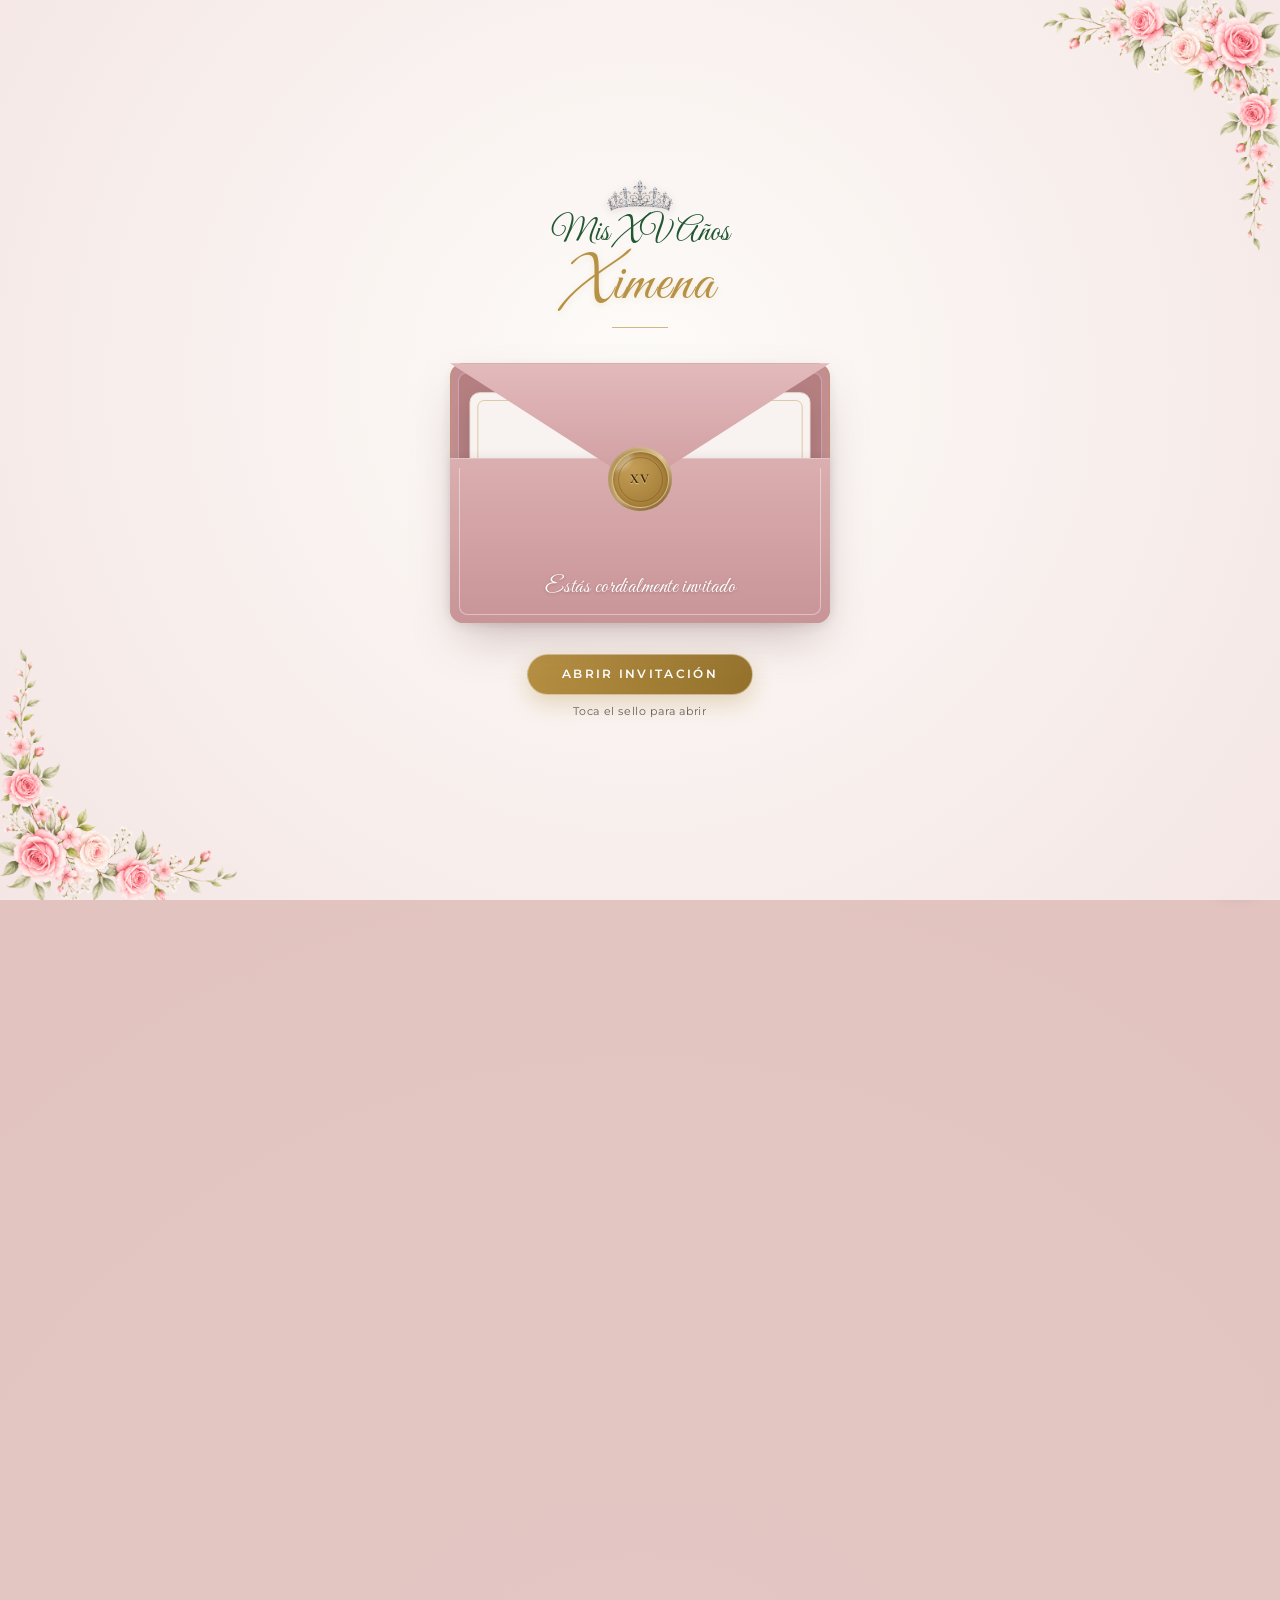
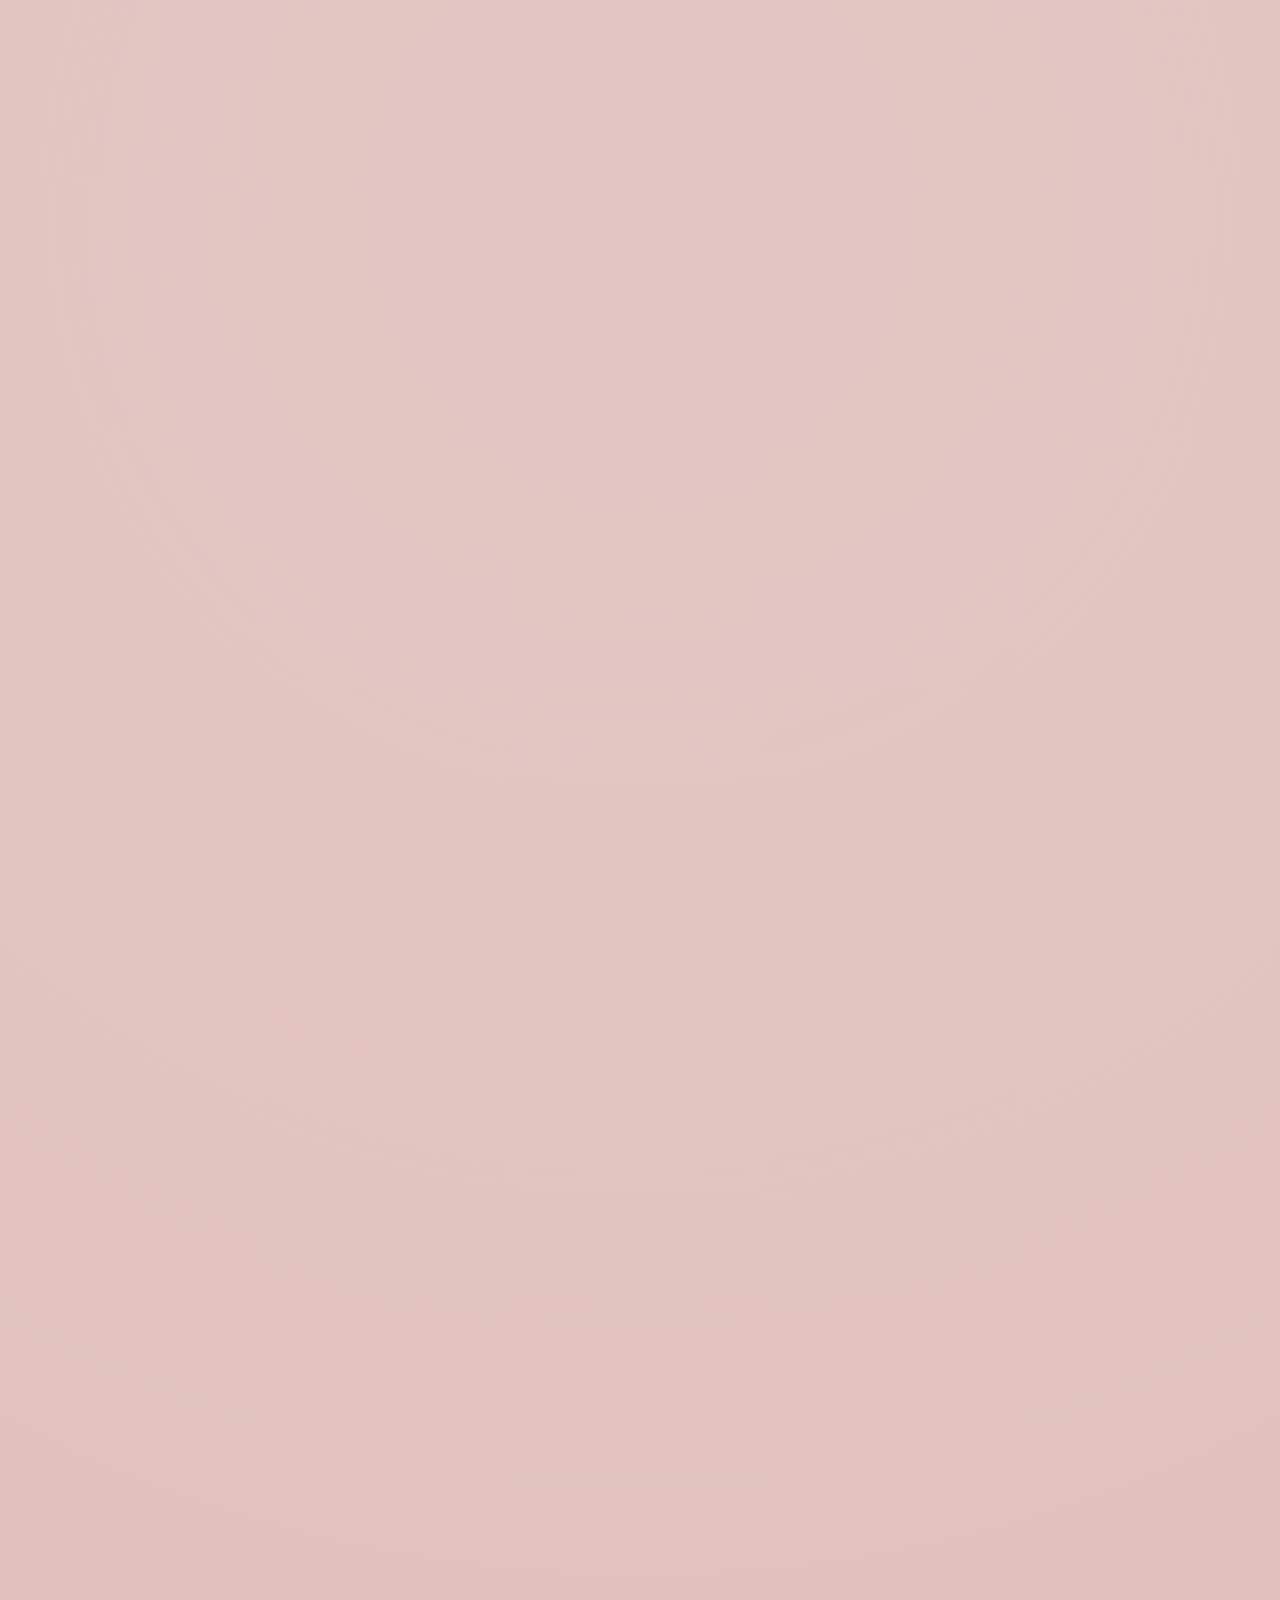
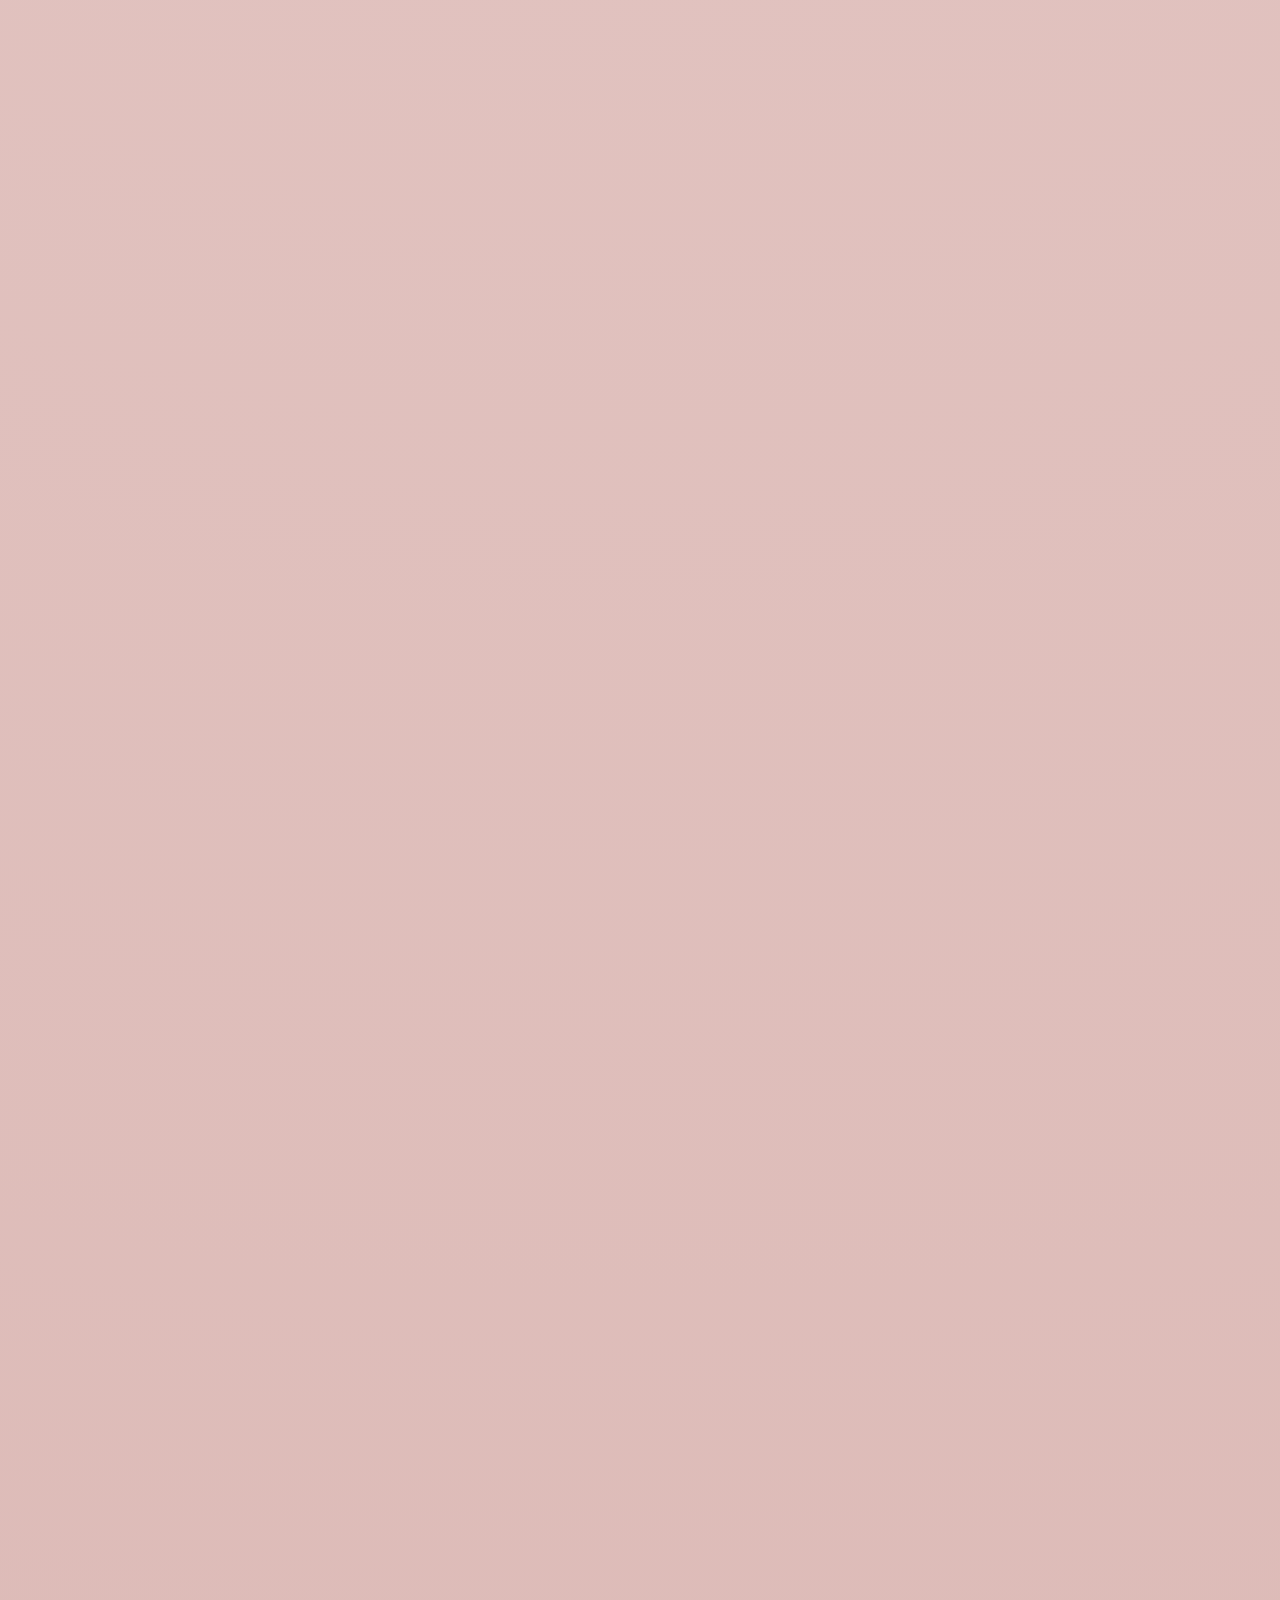
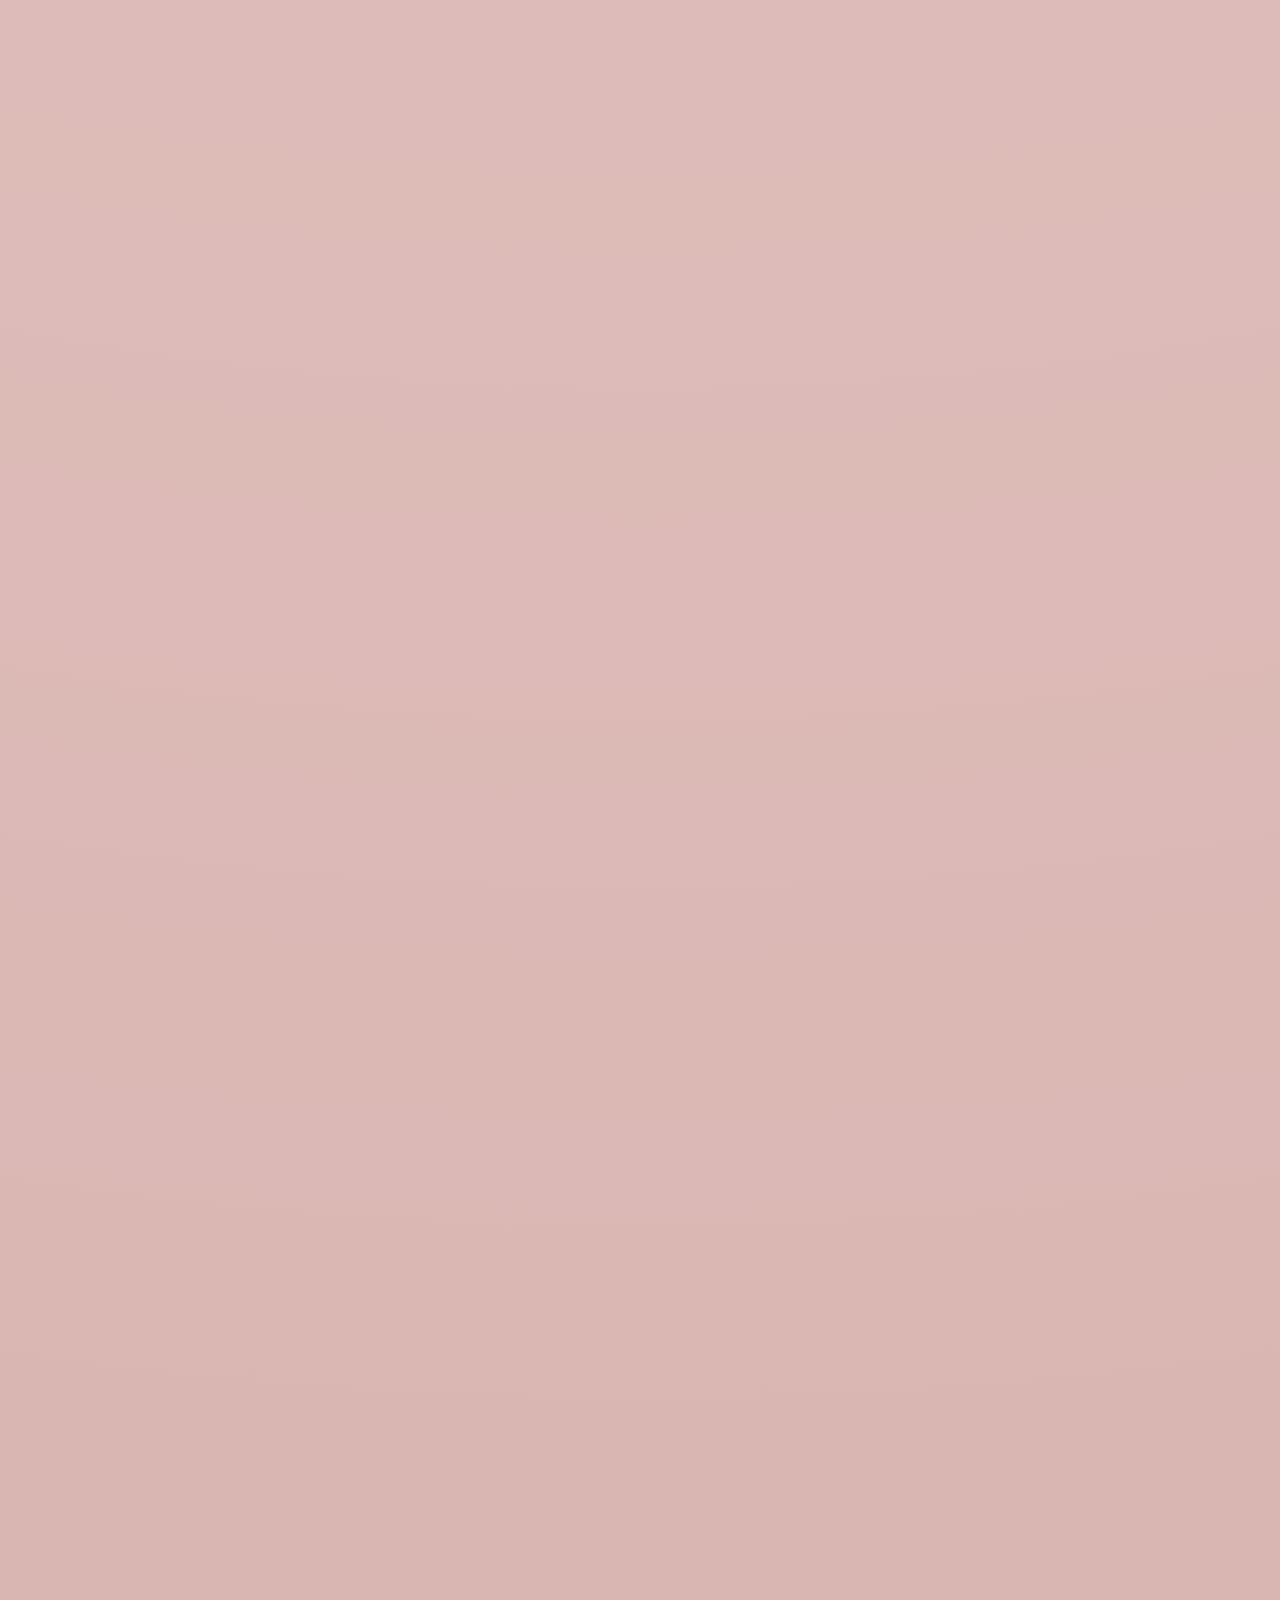
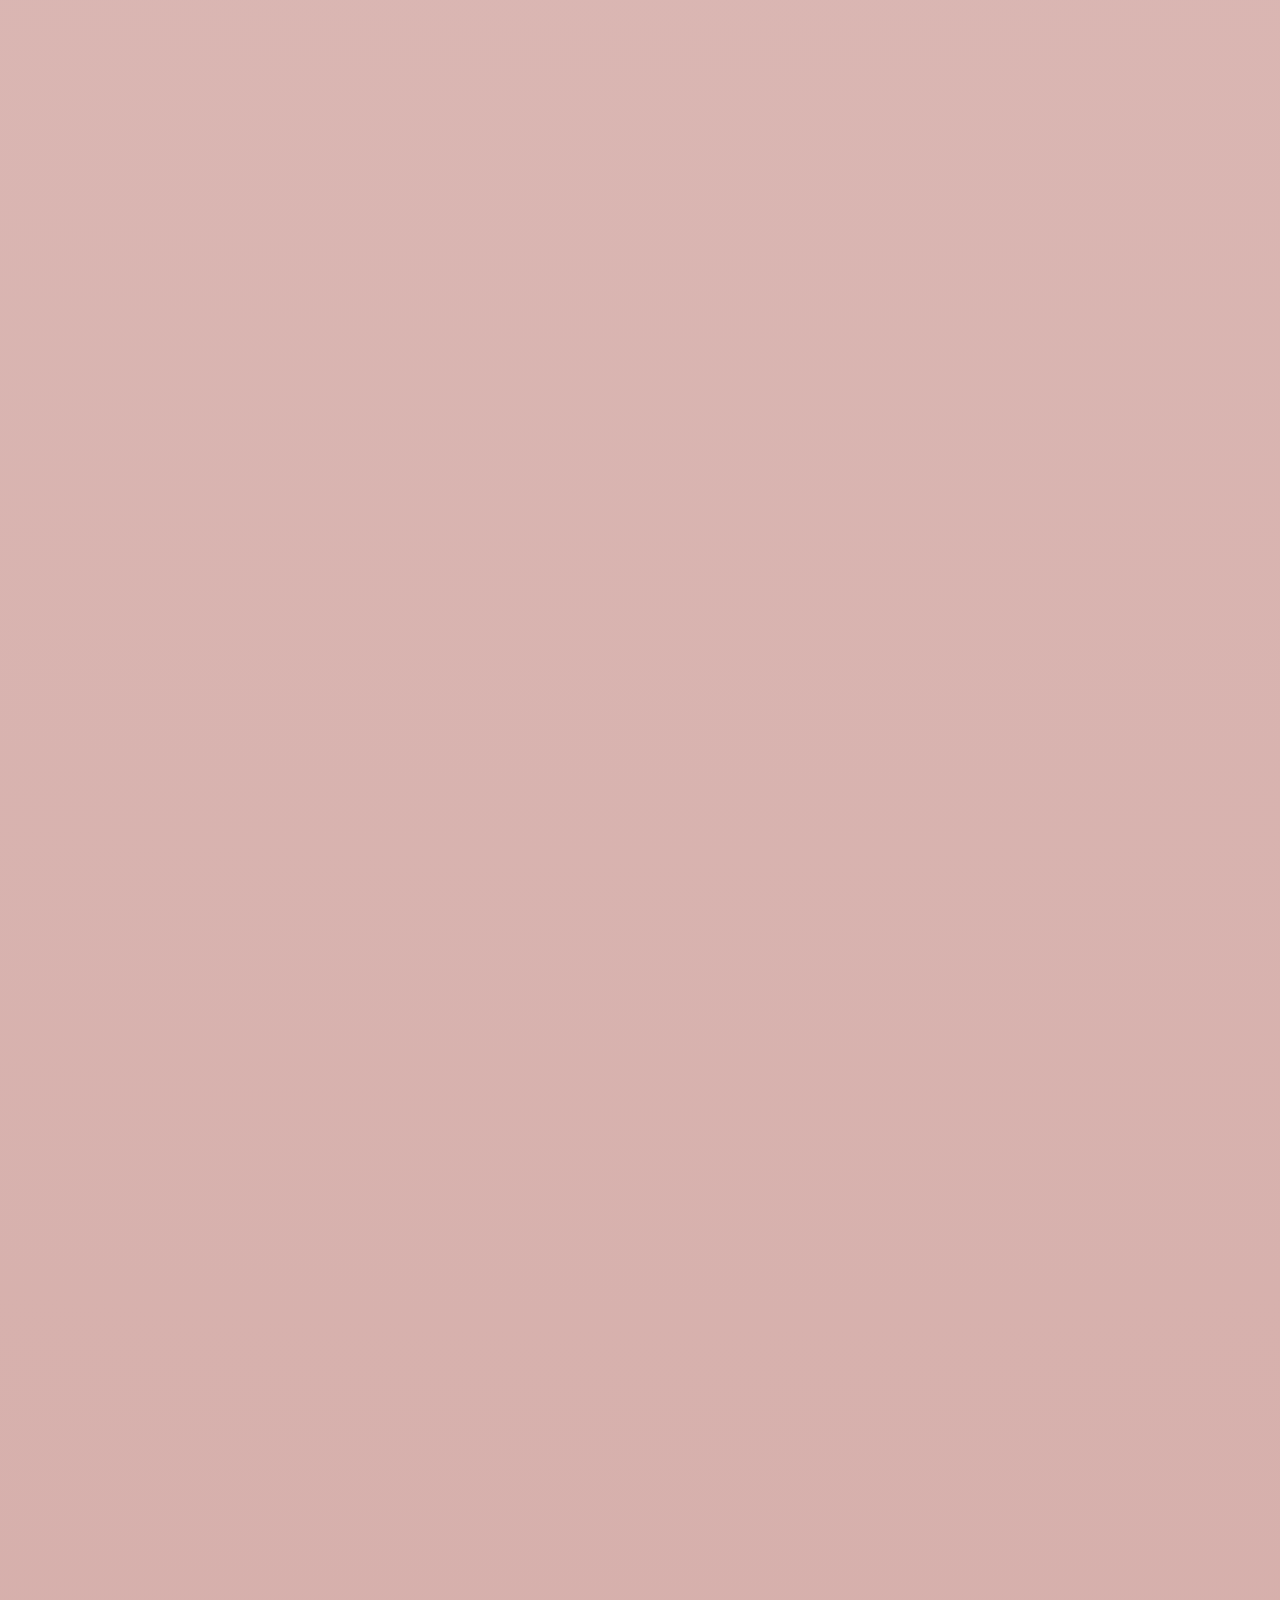
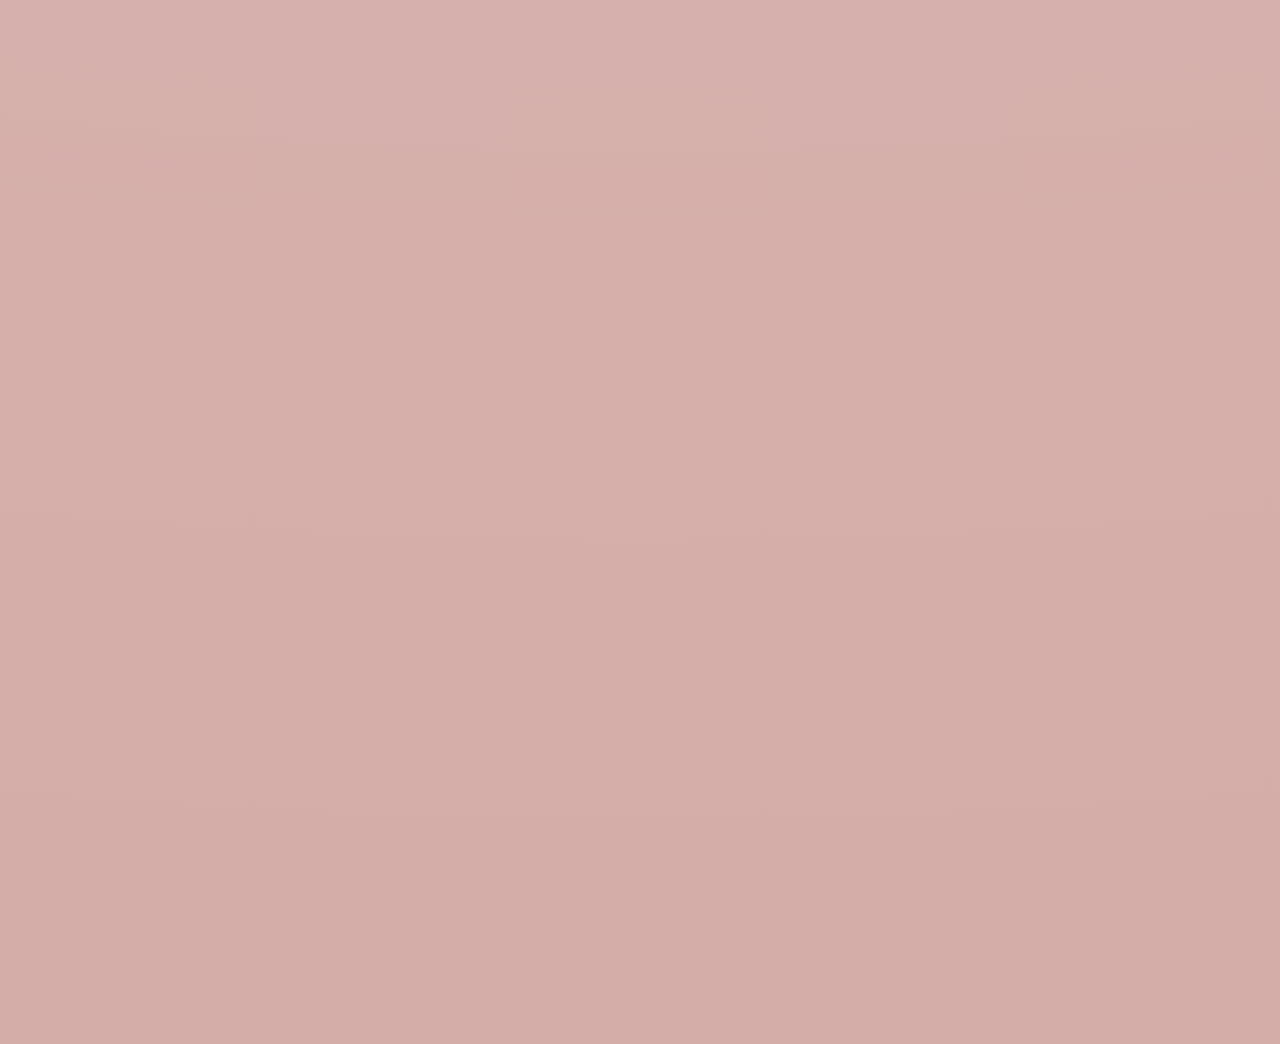
==== commit 72e78985: "Modificacion mp3 y diseño" ====
--- a/index.html
+++ b/index.html
@@ -66,7 +66,7 @@
               <span class="letter-badge-top">MIS XV AÑOS</span>
               <h2 class="letter-couple-title">Ximena</h2>
               <div class="letter-gold-rule"></div>
-              <p class="letter-date-main">14 · 05 · 2026</p>
+              <p class="letter-date-main">24 · 11 · 2026</p>
               <p class="letter-event-sub">¡Te esperamos!</p>
             </div>
           </article>
@@ -137,10 +137,10 @@
 
       <!-- Fotografía Principal en Marco de Arco Dorado con Flores Laterales -->
       <div class="xv-hero-photo-wrap">
-        <img src="img/flores_rosado_3.png" alt="" aria-hidden="true"
-          class="xv-floral-decor xv-hero-flower-left" />
         <img src="img/flores_rosado_1.png" alt="" aria-hidden="true"
-          class="xv-floral-decor xv-hero-flower-right" />
+          class="xv-floral-decor xv-side-flower xv-side-flower--left xv-flower-hero-left" />
+        <img src="img/flores_rosado_1.png" alt="" aria-hidden="true"
+          class="xv-floral-decor xv-side-flower xv-side-flower--right xv-flower-hero-right" />
 
         <div class="xv-hero-arch-frame">
           <div class="xv-hero-arch-inner">
@@ -153,7 +153,8 @@
       <!-- Mensaje de Invitación -->
       <div class="xv-welcome-text">
         <p class="xv-uppercase-paragraph">
-          HOY QUIERO INVITARTE A SER PARTE DE UN MOMENTO INOLVIDABLE, CUANDO, POR LA GRACIA DE DIOS, CELEBRO MIS QUINCE AÑOS RODEADA DE LAS PERSONAS MÁS ESPECIALES PARA MÍ, ENTRE ELLAS, TÚ.
+          HOY QUIERO INVITARTE A SER PARTE DE UN MOMENTO INOLVIDABLE, CUANDO, POR LA GRACIA DE DIOS, CELEBRO MIS QUINCE
+          AÑOS RODEADA DE LAS PERSONAS MÁS ESPECIALES PARA MÍ, ENTRE ELLAS, TÚ.
         </p>
       </div>
 
@@ -202,9 +203,9 @@
 
       <!-- Flores Decorativas Laterales -->
       <img src="img/flores_rosado_3.png" alt="" aria-hidden="true"
-        class="xv-floral-decor xv-family-flower-left" />
-      <img src="img/flores_rosado_1.png" alt="" aria-hidden="true"
-        class="xv-floral-decor xv-family-flower-right" />
+        class="xv-floral-decor xv-side-flower xv-side-flower--left xv-flower-familia-left" />
+      <img src="img/flores_rosado_3.png" alt="" aria-hidden="true"
+        class="xv-floral-decor xv-side-flower xv-side-flower--right xv-flower-familia-right" />
 
       <!-- Padres y Padrinos -->
       <div class="xv-family-block">
@@ -235,11 +236,11 @@
           <circle cx="60" cy="9" r="2" fill="currentColor" />
         </svg>
 
-        <span class="xv-day-script-top">Sábado</span>
+        <span class="xv-day-script-top">Martes</span>
 
         <div class="xv-editorial-date-row">
-          <div class="xv-date-side-pill">SÁBADO</div>
-          <div class="xv-date-center-number">14</div>
+          <div class="xv-date-side-pill">MARTES</div>
+          <div class="xv-date-center-number">24</div>
           <div class="xv-date-side-pill">2026</div>
         </div>
       </div>
@@ -250,33 +251,33 @@
 
         <div class="xv-countdown-timer-row" aria-label="Cuenta regresiva para mis XV años">
           <div class="xv-cd-unit">
-            <span id="days" class="xv-cd-number">15</span>
+            <span id="days" class="xv-cd-number">00</span>
             <span class="xv-cd-label">DÍAS</span>
           </div>
           <span class="xv-cd-colon">:</span>
           <div class="xv-cd-unit">
-            <span id="hours" class="xv-cd-number">03</span>
+            <span id="hours" class="xv-cd-number">00</span>
             <span class="xv-cd-label">HORAS</span>
           </div>
           <span class="xv-cd-colon">:</span>
           <div class="xv-cd-unit">
-            <span id="minutes" class="xv-cd-number">50</span>
+            <span id="minutes" class="xv-cd-number">00</span>
             <span class="xv-cd-label">MINUTOS</span>
           </div>
           <span class="xv-cd-colon">:</span>
           <div class="xv-cd-unit">
-            <span id="seconds" class="xv-cd-number">10</span>
+            <span id="seconds" class="xv-cd-number">00</span>
             <span class="xv-cd-label">SEGUNDOS</span>
           </div>
         </div>
       </div>
 
-      <!-- Calendario Mensual ("El Gran Día - Mayo") -->
+      <!-- Calendario Mensual ("El Gran Día - Noviembre") -->
       <div class="xv-calendar-block" data-purpose="event-calendar">
         <h3 class="xv-gold-script-heading">El Gran Día</h3>
-        <p class="xv-calendar-month-script">Mayo</p>
-
-        <table class="xv-calendar-table" aria-label="Calendario de Mayo 2026">
+        <p class="xv-calendar-month-script">Noviembre</p>
+
+        <table class="xv-calendar-table" aria-label="Calendario de Noviembre 2026">
           <thead>
             <tr>
               <th>LUN</th>
@@ -294,45 +295,54 @@
               <td></td>
               <td></td>
               <td></td>
+              <td></td>
+              <td></td>
               <td>1</td>
+            </tr>
+            <tr>
               <td>2</td>
               <td>3</td>
-            </tr>
-            <tr>
               <td>4</td>
               <td>5</td>
               <td>6</td>
               <td>7</td>
               <td>8</td>
+            </tr>
+            <tr>
               <td>9</td>
               <td>10</td>
-            </tr>
-            <tr>
               <td>11</td>
               <td>12</td>
               <td>13</td>
-              <td><span class="xv-calendar-highlight">14</span></td>
+              <td>14</td>
               <td>15</td>
+            </tr>
+            <tr>
               <td>16</td>
               <td>17</td>
-            </tr>
-            <tr>
               <td>18</td>
               <td>19</td>
               <td>20</td>
               <td>21</td>
               <td>22</td>
-              <td>23</td>
-              <td>24</td>
             </tr>
             <tr>
+              <td>23</td>
+              <td><span class="xv-calendar-highlight">24</span></td>
               <td>25</td>
               <td>26</td>
               <td>27</td>
               <td>28</td>
               <td>29</td>
+            </tr>
+            <tr>
               <td>30</td>
-              <td>31</td>
+              <td></td>
+              <td></td>
+              <td></td>
+              <td></td>
+              <td></td>
+              <td></td>
             </tr>
           </tbody>
         </table>
@@ -352,9 +362,9 @@
 
       <!-- Flores Decorativas -->
       <img src="img/flores_rosado_2.png" alt="" aria-hidden="true"
-        class="xv-floral-decor xv-loc-flower-topleft" />
+        class="xv-floral-decor xv-side-flower xv-side-flower--left xv-flower-ubicaciones-left" />
       <img src="img/flores_rosado_2.png" alt="" aria-hidden="true"
-        class="xv-floral-decor xv-loc-flower-midright" />
+        class="xv-floral-decor xv-side-flower xv-side-flower--right xv-flower-ubicaciones-right" />
 
       <!-- Misa de Agradecimiento -->
       <article class="xv-event-card">
@@ -402,18 +412,54 @@
          4. BANNER FOTOGRÁFICO 1 (BORDES RASGADOS Y FLORES)
          ========================================== -->
     <div class="xv-torn-photo-banner" data-purpose="photo-divider-1">
-      <img src="img/flores_rosado_1.png" alt="" aria-hidden="true" class="xv-banner-flower-topleft" />
-      <img src="img/flores_rosado_1.png" alt="" aria-hidden="true" class="xv-banner-flower-bottomright" />
+      <img src="img/flores_rosado_1.png" alt="" aria-hidden="true"
+        class="xv-banner-flower xv-banner-flower--top xv-banner-flower--left xv-flower-banner1-left" />
+      <img src="img/flores_rosado_1.png" alt="" aria-hidden="true"
+        class="xv-banner-flower xv-banner-flower--bottom xv-banner-flower--right xv-flower-banner1-right" />
 
       <div class="xv-torn-photo-inner">
         <!-- Borde Rasgado Superior -->
-        <svg class="xv-torn-edge-top" viewBox="0 0 500 40" preserveAspectRatio="none" aria-hidden="true"><defs><filter id="tfa1" x="-5%" y="-50%" width="110%" height="200%"><feTurbulence type="fractalNoise" baseFrequency="0.018 0.09" numOctaves="4" seed="7" result="n"/><feDisplacementMap in="SourceGraphic" in2="n" scale="26" xChannelSelector="R" yChannelSelector="G" result="d"/><feGaussianBlur in="d" stdDeviation="0.6"/></filter><filter id="tfb1" x="-5%" y="-50%" width="110%" height="200%"><feTurbulence type="fractalNoise" baseFrequency="0.03 0.14" numOctaves="3" seed="10" result="n"/><feDisplacementMap in="SourceGraphic" in2="n" scale="30" xChannelSelector="G" yChannelSelector="R" result="d"/><feGaussianBlur in="d" stdDeviation="2.2"/></filter></defs><path d="M-20,-10 L520,-10 L520,22 L-20,22 Z" fill="#faf7f2" opacity="0.55" filter="url(#tfb1)"/><path d="M-20,-10 L520,-10 L520,15 L-20,15 Z" fill="#faf7f2" filter="url(#tfa1)"/></svg>
+        <svg class="xv-torn-edge-top" viewBox="0 0 500 40" preserveAspectRatio="none" aria-hidden="true">
+          <defs>
+            <filter id="tfa1" x="-5%" y="-50%" width="110%" height="200%">
+              <feTurbulence type="fractalNoise" baseFrequency="0.018 0.09" numOctaves="4" seed="7" result="n" />
+              <feDisplacementMap in="SourceGraphic" in2="n" scale="26" xChannelSelector="R" yChannelSelector="G"
+                result="d" />
+              <feGaussianBlur in="d" stdDeviation="0.6" />
+            </filter>
+            <filter id="tfb1" x="-5%" y="-50%" width="110%" height="200%">
+              <feTurbulence type="fractalNoise" baseFrequency="0.03 0.14" numOctaves="3" seed="10" result="n" />
+              <feDisplacementMap in="SourceGraphic" in2="n" scale="30" xChannelSelector="G" yChannelSelector="R"
+                result="d" />
+              <feGaussianBlur in="d" stdDeviation="2.2" />
+            </filter>
+          </defs>
+          <path d="M-20,-10 L520,-10 L520,22 L-20,22 Z" fill="#faf7f2" opacity="0.55" filter="url(#tfb1)" />
+          <path d="M-20,-10 L520,-10 L520,15 L-20,15 Z" fill="#faf7f2" filter="url(#tfa1)" />
+        </svg>
 
         <img src="img/xv_portada.jpg" alt="Ximena posando al atardecer en jardín" class="zoomable-photo"
           title="Toca para ampliar fotografía" />
 
         <!-- Borde Rasgado Inferior -->
-        <svg class="xv-torn-edge-bottom" viewBox="0 0 500 40" preserveAspectRatio="none" aria-hidden="true"><defs><filter id="tfa2" x="-5%" y="-50%" width="110%" height="200%"><feTurbulence type="fractalNoise" baseFrequency="0.018 0.09" numOctaves="4" seed="14" result="n"/><feDisplacementMap in="SourceGraphic" in2="n" scale="26" xChannelSelector="R" yChannelSelector="G" result="d"/><feGaussianBlur in="d" stdDeviation="0.6"/></filter><filter id="tfb2" x="-5%" y="-50%" width="110%" height="200%"><feTurbulence type="fractalNoise" baseFrequency="0.03 0.14" numOctaves="3" seed="17" result="n"/><feDisplacementMap in="SourceGraphic" in2="n" scale="30" xChannelSelector="G" yChannelSelector="R" result="d"/><feGaussianBlur in="d" stdDeviation="2.2"/></filter></defs><path d="M-20,18 L520,18 L520,50 L-20,50 Z" fill="#faf7f2" opacity="0.55" filter="url(#tfb2)"/><path d="M-20,25 L520,25 L520,50 L-20,50 Z" fill="#faf7f2" filter="url(#tfa2)"/></svg>
+        <svg class="xv-torn-edge-bottom" viewBox="0 0 500 40" preserveAspectRatio="none" aria-hidden="true">
+          <defs>
+            <filter id="tfa2" x="-5%" y="-50%" width="110%" height="200%">
+              <feTurbulence type="fractalNoise" baseFrequency="0.018 0.09" numOctaves="4" seed="14" result="n" />
+              <feDisplacementMap in="SourceGraphic" in2="n" scale="26" xChannelSelector="R" yChannelSelector="G"
+                result="d" />
+              <feGaussianBlur in="d" stdDeviation="0.6" />
+            </filter>
+            <filter id="tfb2" x="-5%" y="-50%" width="110%" height="200%">
+              <feTurbulence type="fractalNoise" baseFrequency="0.03 0.14" numOctaves="3" seed="17" result="n" />
+              <feDisplacementMap in="SourceGraphic" in2="n" scale="30" xChannelSelector="G" yChannelSelector="R"
+                result="d" />
+              <feGaussianBlur in="d" stdDeviation="2.2" />
+            </filter>
+          </defs>
+          <path d="M-20,18 L520,18 L520,50 L-20,50 Z" fill="#faf7f2" opacity="0.55" filter="url(#tfb2)" />
+          <path d="M-20,25 L520,25 L520,50 L-20,50 Z" fill="#faf7f2" filter="url(#tfa2)" />
+        </svg>
       </div>
     </div>
 
@@ -422,10 +468,8 @@
          ========================================== -->
     <section class="xv-itinerary-section" data-purpose="itinerary-section">
 
-      <img src="img/flores_rosado_2.png" alt="" aria-hidden="true"
-        class="xv-floral-decor xv-itin-flower-left" />
-      <img src="img/flores_rosado_2.png" alt="" aria-hidden="true"
-        class="xv-floral-decor xv-itin-flower-right" />
+      <!-- <img src="img/flores_rosado_1.png" alt="" aria-hidden="true" class="xv-floral-decor xv-side-flower xv-side-flower--left xv-flower-itinerario-left" />
+      <img src="img/flores_rosado_1.png" alt="" aria-hidden="true" class="xv-floral-decor xv-side-flower xv-side-flower--right xv-flower-itinerario-right" /> -->
 
       <h2 class="xv-itinerary-title">Itinerario<br />de actividades</h2>
 
@@ -512,18 +556,21 @@
     <section class="xv-dresscode-section" data-purpose="dress-code">
 
       <img src="img/flores_rosado_3.png" alt="" aria-hidden="true"
-        class="xv-floral-decor xv-dress-flower-left" />
+        class="xv-floral-decor xv-side-flower xv-side-flower--left xv-flower-vestimenta-left" />
+      <img src="img/flores_rosado_3.png" alt="" aria-hidden="true"
+        class="xv-floral-decor xv-side-flower xv-side-flower--right xv-flower-vestimenta-right" />
 
       <h2 class="xv-gold-script-heading">Código de vestimenta</h2>
       <p class="xv-dress-subtitle">ETIQUETA</p>
 
       <!-- Siluetas Traje Formal y Vestido de Gala -->
       <div class="xv-dress-silhouettes">
-        <img src="img/vestidos.png" alt="Traje formal y vestido de gala" />
+        <img src="iconos/vestidos.png" alt="Traje formal y vestido de gala" />
       </div>
 
       <p class="xv-dress-note">
-        CON TU ELEGANCIA Y BUENA DISPOSICIÓN HARÁS DE ESTA CELEBRACIÓN UN DÍA AÚN MÁS ESPECIAL. ¡MUCHAS GRACIAS POR ACOMPAÑARME!
+        CON TU ELEGANCIA Y BUENA DISPOSICIÓN HARÁS DE ESTA CELEBRACIÓN UN DÍA AÚN MÁS ESPECIAL. ¡MUCHAS GRACIAS POR
+        ACOMPAÑARME!
       </p>
 
     </section>
@@ -532,17 +579,54 @@
          7. BANNER FOTOGRÁFICO 2 (CON BORDE RASGADO Y FLORES)
          ========================================== -->
     <div class="xv-torn-photo-banner" data-purpose="photo-divider-2">
-      <img src="img/flores_rosado_1.png" alt="" aria-hidden="true" class="xv-banner-flower-bottomleft" />
+      <img src="img/flores_rosado_1.png" alt="" aria-hidden="true"
+        class="xv-banner-flower xv-banner-flower--top xv-banner-flower--left xv-flower-banner2-left" />
+      <img src="img/flores_rosado_1.png" alt="" aria-hidden="true"
+        class="xv-banner-flower xv-banner-flower--bottom xv-banner-flower--right xv-flower-banner2-right" />
 
       <div class="xv-torn-photo-inner">
         <!-- Borde Rasgado Superior -->
-        <svg class="xv-torn-edge-top" viewBox="0 0 500 40" preserveAspectRatio="none" aria-hidden="true"><defs><filter id="tfa3" x="-5%" y="-50%" width="110%" height="200%"><feTurbulence type="fractalNoise" baseFrequency="0.018 0.09" numOctaves="4" seed="21" result="n"/><feDisplacementMap in="SourceGraphic" in2="n" scale="26" xChannelSelector="R" yChannelSelector="G" result="d"/><feGaussianBlur in="d" stdDeviation="0.6"/></filter><filter id="tfb3" x="-5%" y="-50%" width="110%" height="200%"><feTurbulence type="fractalNoise" baseFrequency="0.03 0.14" numOctaves="3" seed="24" result="n"/><feDisplacementMap in="SourceGraphic" in2="n" scale="30" xChannelSelector="G" yChannelSelector="R" result="d"/><feGaussianBlur in="d" stdDeviation="2.2"/></filter></defs><path d="M-20,-10 L520,-10 L520,22 L-20,22 Z" fill="#faf7f2" opacity="0.55" filter="url(#tfb3)"/><path d="M-20,-10 L520,-10 L520,15 L-20,15 Z" fill="#faf7f2" filter="url(#tfa3)"/></svg>
+        <svg class="xv-torn-edge-top" viewBox="0 0 500 40" preserveAspectRatio="none" aria-hidden="true">
+          <defs>
+            <filter id="tfa3" x="-5%" y="-50%" width="110%" height="200%">
+              <feTurbulence type="fractalNoise" baseFrequency="0.018 0.09" numOctaves="4" seed="21" result="n" />
+              <feDisplacementMap in="SourceGraphic" in2="n" scale="26" xChannelSelector="R" yChannelSelector="G"
+                result="d" />
+              <feGaussianBlur in="d" stdDeviation="0.6" />
+            </filter>
+            <filter id="tfb3" x="-5%" y="-50%" width="110%" height="200%">
+              <feTurbulence type="fractalNoise" baseFrequency="0.03 0.14" numOctaves="3" seed="24" result="n" />
+              <feDisplacementMap in="SourceGraphic" in2="n" scale="30" xChannelSelector="G" yChannelSelector="R"
+                result="d" />
+              <feGaussianBlur in="d" stdDeviation="2.2" />
+            </filter>
+          </defs>
+          <path d="M-20,-10 L520,-10 L520,22 L-20,22 Z" fill="#faf7f2" opacity="0.55" filter="url(#tfb3)" />
+          <path d="M-20,-10 L520,-10 L520,15 L-20,15 Z" fill="#faf7f2" filter="url(#tfa3)" />
+        </svg>
 
         <img src="img/xv_foto_5.jpg" alt="Ximena girando su vestido de XV años" class="zoomable-photo"
           title="Toca para ampliar fotografía" />
 
         <!-- Borde Rasgado Inferior -->
-        <svg class="xv-torn-edge-bottom" viewBox="0 0 500 40" preserveAspectRatio="none" aria-hidden="true"><defs><filter id="tfa4" x="-5%" y="-50%" width="110%" height="200%"><feTurbulence type="fractalNoise" baseFrequency="0.018 0.09" numOctaves="4" seed="28" result="n"/><feDisplacementMap in="SourceGraphic" in2="n" scale="26" xChannelSelector="R" yChannelSelector="G" result="d"/><feGaussianBlur in="d" stdDeviation="0.6"/></filter><filter id="tfb4" x="-5%" y="-50%" width="110%" height="200%"><feTurbulence type="fractalNoise" baseFrequency="0.03 0.14" numOctaves="3" seed="31" result="n"/><feDisplacementMap in="SourceGraphic" in2="n" scale="30" xChannelSelector="G" yChannelSelector="R" result="d"/><feGaussianBlur in="d" stdDeviation="2.2"/></filter></defs><path d="M-20,18 L520,18 L520,50 L-20,50 Z" fill="#faf7f2" opacity="0.55" filter="url(#tfb4)"/><path d="M-20,25 L520,25 L520,50 L-20,50 Z" fill="#faf7f2" filter="url(#tfa4)"/></svg>
+        <svg class="xv-torn-edge-bottom" viewBox="0 0 500 40" preserveAspectRatio="none" aria-hidden="true">
+          <defs>
+            <filter id="tfa4" x="-5%" y="-50%" width="110%" height="200%">
+              <feTurbulence type="fractalNoise" baseFrequency="0.018 0.09" numOctaves="4" seed="28" result="n" />
+              <feDisplacementMap in="SourceGraphic" in2="n" scale="26" xChannelSelector="R" yChannelSelector="G"
+                result="d" />
+              <feGaussianBlur in="d" stdDeviation="0.6" />
+            </filter>
+            <filter id="tfb4" x="-5%" y="-50%" width="110%" height="200%">
+              <feTurbulence type="fractalNoise" baseFrequency="0.03 0.14" numOctaves="3" seed="31" result="n" />
+              <feDisplacementMap in="SourceGraphic" in2="n" scale="30" xChannelSelector="G" yChannelSelector="R"
+                result="d" />
+              <feGaussianBlur in="d" stdDeviation="2.2" />
+            </filter>
+          </defs>
+          <path d="M-20,18 L520,18 L520,50 L-20,50 Z" fill="#faf7f2" opacity="0.55" filter="url(#tfb4)" />
+          <path d="M-20,25 L520,25 L520,50 L-20,50 Z" fill="#faf7f2" filter="url(#tfa4)" />
+        </svg>
       </div>
     </div>
 
@@ -551,8 +635,10 @@
          ========================================== -->
     <section class="xv-gifts-section" data-purpose="gift-registry">
 
-      <img src="img/flores_rosado_3.png" alt="" aria-hidden="true"
-        class="xv-floral-decor xv-gifts-flower-right" />
+      <img src="img/flores_rosado_2.png" alt="" aria-hidden="true"
+        class="xv-floral-decor xv-side-flower xv-side-flower--left xv-flower-regalos-left" />
+      <img src="img/flores_rosado_2.png" alt="" aria-hidden="true"
+        class="xv-floral-decor xv-side-flower xv-side-flower--right xv-flower-regalos-right" />
 
       <!-- Icono de Regalo Verde Esmeralda -->
       <div class="xv-emerald-icon-box" aria-hidden="true">
@@ -562,7 +648,8 @@
       <h2 class="xv-gold-script-heading">Sugerencia de regalos</h2>
 
       <p class="xv-gifts-text">
-        MÁS ALLÁ DE UN REGALO MATERIAL, SERÁ UN GRAN DETALLE CONTAR CON TU PRESENCIA. SI DESEAS TENER UNA ATENCIÓN ESPECIAL PARA MÍ, PUEDES OPTAR POR UNA CONTRIBUCIÓN PARA MIS SUEÑOS Y PROYECTOS FUTUROS. ¡GRACIAS!
+        MÁS ALLÁ DE UN REGALO MATERIAL, SERÁ UN GRAN DETALLE CONTAR CON TU PRESENCIA. SI DESEAS TENER UNA ATENCIÓN
+        ESPECIAL PARA MÍ, PUEDES OPTAR POR UNA CONTRIBUCIÓN PARA MIS SUEÑOS Y PROYECTOS FUTUROS. ¡GRACIAS!
       </p>
 
       <!-- Datos de Transferencia Bancaria -->
@@ -606,7 +693,9 @@
     <section class="xv-rsvp-section" data-purpose="rsvp-section" id="confirmar-asistencia">
 
       <img src="img/flores_rosado_1.png" alt="" aria-hidden="true"
-        class="xv-floral-decor xv-rsvp-flower-left" />
+        class="xv-floral-decor xv-side-flower xv-side-flower--left xv-flower-asistencia-left" />
+      <img src="img/flores_rosado_1.png" alt="" aria-hidden="true"
+        class="xv-floral-decor xv-side-flower xv-side-flower--right xv-flower-asistencia-right" />
 
       <!-- Icono de Calendario con Corazón/Check en Verde Esmeralda -->
       <div class="xv-emerald-icon-box" aria-hidden="true">
@@ -719,16 +808,36 @@
          10. CIERRE FOTOGRÁFICO CON BORDE RASGADO
          ========================================== -->
     <footer class="xv-final-photo-section" data-purpose="footer-image-section">
-      <img src="img/flores_rosado_1.png" alt="" aria-hidden="true" class="xv-final-flower-topright" />
+      <!-- <img src="img/flores_rosado_1.png" alt="" aria-hidden="true"
+        class="xv-banner-flower xv-banner-flower--top xv-banner-flower--left xv-flower-final-left" />
+      <img src="img/flores_rosado_1.png" alt="" aria-hidden="true"
+        class="xv-banner-flower xv-banner-flower--bottom xv-banner-flower--right xv-flower-final-right" /> -->
 
       <div class="xv-final-photo-box">
-        <svg class="xv-torn-edge-top" viewBox="0 0 500 40" preserveAspectRatio="none" aria-hidden="true"><defs><filter id="tfa5" x="-5%" y="-50%" width="110%" height="200%"><feTurbulence type="fractalNoise" baseFrequency="0.018 0.09" numOctaves="4" seed="35" result="n"/><feDisplacementMap in="SourceGraphic" in2="n" scale="26" xChannelSelector="R" yChannelSelector="G" result="d"/><feGaussianBlur in="d" stdDeviation="0.6"/></filter><filter id="tfb5" x="-5%" y="-50%" width="110%" height="200%"><feTurbulence type="fractalNoise" baseFrequency="0.03 0.14" numOctaves="3" seed="38" result="n"/><feDisplacementMap in="SourceGraphic" in2="n" scale="30" xChannelSelector="G" yChannelSelector="R" result="d"/><feGaussianBlur in="d" stdDeviation="2.2"/></filter></defs><path d="M-20,-10 L520,-10 L520,22 L-20,22 Z" fill="#faf7f2" opacity="0.55" filter="url(#tfb5)"/><path d="M-20,-10 L520,-10 L520,15 L-20,15 Z" fill="#faf7f2" filter="url(#tfa5)"/></svg>
+        <svg class="xv-torn-edge-top" viewBox="0 0 500 40" preserveAspectRatio="none" aria-hidden="true">
+          <defs>
+            <filter id="tfa5" x="-5%" y="-50%" width="110%" height="200%">
+              <feTurbulence type="fractalNoise" baseFrequency="0.018 0.09" numOctaves="4" seed="35" result="n" />
+              <feDisplacementMap in="SourceGraphic" in2="n" scale="26" xChannelSelector="R" yChannelSelector="G"
+                result="d" />
+              <feGaussianBlur in="d" stdDeviation="0.6" />
+            </filter>
+            <filter id="tfb5" x="-5%" y="-50%" width="110%" height="200%">
+              <feTurbulence type="fractalNoise" baseFrequency="0.03 0.14" numOctaves="3" seed="38" result="n" />
+              <feDisplacementMap in="SourceGraphic" in2="n" scale="30" xChannelSelector="G" yChannelSelector="R"
+                result="d" />
+              <feGaussianBlur in="d" stdDeviation="2.2" />
+            </filter>
+          </defs>
+          <path d="M-20,-10 L520,-10 L520,22 L-20,22 Z" fill="#faf7f2" opacity="0.55" filter="url(#tfb5)" />
+          <path d="M-20,-10 L520,-10 L520,15 L-20,15 Z" fill="#faf7f2" filter="url(#tfa5)" />
+        </svg>
 
         <img src="img/xv_foto_3.jpg" alt="Ximena en su sesión de XV años" />
 
         <div class="xv-final-vignette">
           <p class="xv-final-name">Ximena</p>
-          <p class="xv-final-sub">Mis XV Años · 14 · 05 · 2026</p>
+          <p class="xv-final-sub">Mis XV Años · 24 · 11 · 2026</p>
         </div>
       </div>
     </footer>
@@ -749,7 +858,7 @@
         <span>¿Quieres una invitación como esta?</span>
         <a href="https://wa.me/?text=Hola%20BizFlow%2C%20quisiera%20cotizar%20una%20invitaci%C3%B3n%20digital"
           target="_blank" rel="noopener noreferrer"
-          style="font-weight: 600; font-size: 0.78rem; color: var(--xv-gold-light); text-decoration: none;">
+          style="font-weight: 600; font-size: 0.78rem; text-decoration: none;">
           <span>Contáctanos</span>
         </a>
       </div>
@@ -765,7 +874,7 @@
 
   <!-- Audio Local -->
   <audio id="wedding-music" preload="auto" loop>
-    <source src="music/cancion_boda.mp3" type="audio/mpeg" />
+    <source src="music/Ed Sheeran - Perfect Piano Cover with Strings (with PIANO SHEET).mp3" type="audio/mpeg" />
   </audio>
 
   <!-- Visor Lightbox para Galería, Portada y QR -->
@@ -791,4 +900,4 @@
   <script src="js/invitation.js"></script>
 </body>
 
-</html>
+</html>
--- a/css/invitation.css
+++ b/css/invitation.css
@@ -19,6 +19,20 @@
 /* ==========================================================================
    ELEMENTOS DECORATIVOS FLORALES ESTÁTICOS (SIN TAPAR CONTENIDO)
    ========================================================================== */
+/*
+  Sistema unificado de flores laterales (flores_rosado_1/2/3.png):
+  - Cada sección usa la MISMA imagen a la izquierda y a la derecha.
+  - La copia derecha se refleja (scaleX(-1)) para que ambas apunten al centro.
+  - Siempre pegadas al borde de la pantalla (aunque la sección tenga max-width).
+  - Tamaño fluido: mínimo fijo en móvil, crece en pantallas grandes.
+*/
+.main-invitation-container {
+  --xv-flower-size: clamp(6rem, 3.25rem + 9vw, 17rem);
+  --xv-flower-bleed: 0.25rem;
+  /* lo poco que sobresale del borde */
+  --xv-section-space: clamp(3.5rem, 2.25rem + 5vw, 7.5rem);
+}
+
 .xv-floral-decor {
   position: absolute;
   pointer-events: none;
@@ -29,6 +43,178 @@
   opacity: 0.92;
 }
 
+.xv-side-flower {
+  width: var(--xv-flower-size);
+  height: auto;
+}
+
+/* Izquierda: arriba, apuntando hacia la derecha */
+/* Derecha: abajo, girada 180° para apuntar hacia la izquierda */
+.xv-side-flower--right {
+  transform: scale(-1, -1);
+}
+
+/* Flores en banners fotográficos y cierre (sobre el borde rasgado) */
+.xv-banner-flower {
+  position: absolute;
+  width: var(--xv-flower-size);
+  height: auto;
+  z-index: 5;
+  pointer-events: none;
+  user-select: none;
+}
+
+.xv-banner-flower--top.xv-banner-flower--right {
+  transform: scaleX(-1);
+}
+
+.xv-banner-flower--bottom.xv-banner-flower--left {
+  transform: scaleY(-1);
+}
+
+.xv-banner-flower--bottom.xv-banner-flower--right {
+  transform: scale(-1, -1);
+}
+
+/* ==========================================================================
+   POSICIÓN INDIVIDUAL DE CADA FLOR (EDITA AQUÍ CADA UNA POR SEPARADO)
+   - top / bottom : distancia vertical dentro de la sección
+   - left / right : distancia al borde de la pantalla
+       calc(50% - 50vw ...) = pegada al borde de la pantalla.
+       Súmale/réstale un valor para alejarla o sacarla más.
+   - width        : tamaño (var(--xv-flower-size) = tamaño fluido común)
+   ========================================================================== */
+
+/* 1. Portada (foto en arco) */
+.xv-flower-hero-left {
+  top: 0;
+  left: calc(52% - 50vw - var(--xv-flower-bleed));
+  width: var(--xv-flower-size);
+}
+
+.xv-flower-hero-right {
+  top: 410px;
+  right: calc(52% - 50vw - var(--xv-flower-bleed));
+  width: var(--xv-flower-size);
+}
+
+/* 2. Padres, fecha y calendario */
+.xv-flower-familia-left {
+  top: 0;
+  left: calc(52% - 50vw - var(--xv-flower-bleed));
+  width: var(--xv-flower-size);
+}
+
+.xv-flower-familia-right {
+  bottom: 0;
+  right: calc(52% - 50vw - var(--xv-flower-bleed));
+  width: var(--xv-flower-size);
+}
+
+/* 3. Misa y recepción */
+.xv-flower-ubicaciones-left {
+  top: 0;
+  left: calc(52% - 50vw - var(--xv-flower-bleed));
+  width: var(--xv-flower-size);
+}
+
+.xv-flower-ubicaciones-right {
+  bottom: 0;
+  right: calc(52% - 50vw - var(--xv-flower-bleed));
+  width: var(--xv-flower-size);
+}
+
+/* 4. Banner fotográfico 1 */
+.xv-flower-banner1-left {
+  top: 0.3rem;
+  left: calc(-1 * var(--xv-flower-bleed));
+  width: var(--xv-flower-size);
+}
+
+.xv-flower-banner1-right {
+  bottom: 0.3rem;
+  right: calc(-1 * var(--xv-flower-bleed));
+  width: var(--xv-flower-size);
+}
+
+/* 5. Itinerario */
+.xv-flower-itinerario-left {
+  top: 0;
+  left: calc(52% - 50vw - var(--xv-flower-bleed));
+  width: var(--xv-flower-size);
+}
+
+.xv-flower-itinerario-right {
+  bottom: 0;
+  right: calc(52% - 50vw - var(--xv-flower-bleed));
+  width: var(--xv-flower-size);
+}
+
+/* 6. Código de vestimenta */
+.xv-flower-vestimenta-left {
+  top: 0;
+  left: calc(52% - 50vw - var(--xv-flower-bleed));
+  width: var(--xv-flower-size);
+}
+
+.xv-flower-vestimenta-right {
+  bottom: 0;
+  right: calc(52% - 50vw - var(--xv-flower-bleed));
+  width: var(--xv-flower-size);
+}
+
+/* 7. Banner fotográfico 2 */
+.xv-flower-banner2-left {
+  top: 0.3rem;
+  left: calc(-1 * var(--xv-flower-bleed));
+  width: var(--xv-flower-size);
+}
+
+.xv-flower-banner2-right {
+  bottom: 0.3rem;
+  right: calc(-1 * var(--xv-flower-bleed));
+  width: var(--xv-flower-size);
+}
+
+/* 8. Sugerencia de regalos */
+.xv-flower-regalos-left {
+  top: 0;
+  left: calc(52% - 50vw - var(--xv-flower-bleed));
+  width: var(--xv-flower-size);
+}
+
+.xv-flower-regalos-right {
+  bottom: 0;
+  right: calc(52% - 50vw - var(--xv-flower-bleed));
+  width: var(--xv-flower-size);
+}
+
+/* 9. Confirmar asistencia */
+.xv-flower-asistencia-left {
+  top: 0;
+  left: calc(52% - 50vw - var(--xv-flower-bleed));
+  width: var(--xv-flower-size);
+}
+
+.xv-flower-asistencia-right {
+  bottom: 0;
+  right: calc(52% - 50vw - var(--xv-flower-bleed));
+  width: var(--xv-flower-size);
+}
+
+/* 10. Cierre fotográfico final */
+.xv-flower-final-left {
+  top: 0.3rem;
+  left: calc(-1 * var(--xv-flower-bleed));
+  width: var(--xv-flower-size);
+}
+
+.xv-flower-final-right {
+  bottom: 0.3rem;
+  right: calc(-1 * var(--xv-flower-bleed));
+  width: var(--xv-flower-size);
+}
+
 .xv-family-date-section> :not(.xv-floral-decor),
 .xv-locations-section> :not(.xv-floral-decor),
 .xv-itinerary-section> :not(.xv-floral-decor),
@@ -65,11 +251,12 @@
 }
 
 .xv-arch-columns-img {
+  opacity: 0.8;
   width: 106%;
   max-width: 560px;
   height: auto;
   object-fit: contain;
-  margin-top: -0.25rem;
+  margin-top: -0.75rem;
   pointer-events: none;
   z-index: 2;
 }
@@ -132,25 +319,7 @@
   justify-content: center;
   align-items: center;
   padding: 0.5rem 2rem;
-  margin-bottom: 1.4rem;
-}
-
-/* Flores laterales junto al arco de portada (detrás del marco) */
-.xv-hero-flower-left {
-  position: absolute;
-  top: -0.6rem;
-  left: -1.15rem;
-  width: 7.4rem;
-  z-index: 1;
-}
-
-.xv-hero-flower-right {
-  position: absolute;
-  bottom: -0.6rem;
-  right: -1.15rem;
-  width: 7.6rem;
-  z-index: 1;
-  transform: scale(-1, -1);
+  margin-bottom: 1.85rem;
 }
 
 .xv-hero-arch-frame {
@@ -325,23 +494,6 @@
   text-align: center;
 }
 
-.xv-family-flower-left {
-  position: absolute;
-  top: 0.15rem;
-  left: -1.55rem;
-  width: 6.8rem;
-  z-index: 1;
-}
-
-.xv-family-flower-right {
-  position: absolute;
-  bottom: 0.25rem;
-  right: -1.55rem;
-  width: 7.2rem;
-  z-index: 1;
-  transform: scale(-1, -1);
-}
-
 .xv-family-block {
   position: relative;
   z-index: 4;
@@ -349,7 +501,7 @@
   flex-direction: column;
   align-items: center;
   max-width: 285px;
-  padding: 0 0.75rem;
+  padding: 3.35rem 0.75rem;
 }
 
 .xv-section-subtitle-upper {
@@ -368,7 +520,7 @@
   font-size: 2.05rem;
   color: var(--xv-text-dark);
   line-height: 1.18;
-  margin-bottom: 1.35rem;
+  margin-bottom: 2.65rem;
 }
 
 /* A Festejar Mis XV Años + Fecha Editorial */
@@ -600,23 +752,6 @@
   text-align: center;
 }
 
-.xv-loc-flower-topleft {
-  position: absolute;
-  top: 0.2rem;
-  left: -1.55rem;
-  width: 6.8rem;
-  z-index: 1;
-}
-
-.xv-loc-flower-midright {
-  position: absolute;
-  bottom: 0.75rem;
-  right: -1.55rem;
-  width: 6.8rem;
-  z-index: 1;
-  transform: scaleX(-1);
-}
-
 .xv-event-card {
   position: relative;
   z-index: 4;
@@ -755,38 +890,6 @@
   pointer-events: none;
 }
 
-.xv-banner-flower-topleft {
-  position: absolute;
-  top: -1rem;
-  left: -0.85rem;
-  width: 7.5rem;
-  z-index: 5;
-  pointer-events: none;
-  user-select: none;
-}
-
-.xv-banner-flower-bottomright {
-  position: absolute;
-  bottom: -1rem;
-  right: -0.85rem;
-  width: 7.5rem;
-  z-index: 5;
-  pointer-events: none;
-  user-select: none;
-  transform: scale(-1, -1);
-}
-
-.xv-banner-flower-bottomleft {
-  position: absolute;
-  bottom: -1rem;
-  left: -0.85rem;
-  width: 7.5rem;
-  z-index: 5;
-  pointer-events: none;
-  user-select: none;
-  transform: scaleY(-1);
-}
-
 /* ==========================================================================
    5. ITINERARIO DE ACTIVIDADES (LÍNEA DE TIEMPO VERTICAL ALTERNADA)
    ========================================================================== */
@@ -798,23 +901,6 @@
   flex-direction: column;
   align-items: center;
   text-align: center;
-}
-
-.xv-itin-flower-left {
-  position: absolute;
-  top: 0.5rem;
-  left: -1.65rem;
-  width: 6.5rem;
-  z-index: 1;
-}
-
-.xv-itin-flower-right {
-  position: absolute;
-  bottom: 0.5rem;
-  right: -1.65rem;
-  width: 6.5rem;
-  z-index: 1;
-  transform: scaleX(-1);
 }
 
 .xv-itinerary-title {
@@ -928,14 +1014,6 @@
   text-align: center;
 }
 
-.xv-dress-flower-left {
-  position: absolute;
-  top: 0.1rem;
-  left: -1.6rem;
-  width: 6.5rem;
-  z-index: 1;
-}
-
 .xv-dress-subtitle {
   font-family: var(--font-serif);
   font-size: 0.95rem;
@@ -991,15 +1069,6 @@
   flex-direction: column;
   align-items: center;
   text-align: center;
-}
-
-.xv-gifts-flower-right {
-  position: absolute;
-  top: 0.25rem;
-  right: -1.6rem;
-  width: 6.6rem;
-  z-index: 1;
-  transform: scaleX(-1);
 }
 
 .xv-gifts-text {
@@ -1099,14 +1168,6 @@
   flex-direction: column;
   align-items: center;
   text-align: center;
-}
-
-.xv-rsvp-flower-left {
-  position: absolute;
-  top: -0.25rem;
-  left: -1.5rem;
-  width: 7rem;
-  z-index: 1;
 }
 
 .xv-rsvp-lead {
@@ -1310,17 +1371,6 @@
   position: relative;
   width: 100%;
   line-height: 0;
-}
-
-.xv-final-flower-topright {
-  position: absolute;
-  top: -1rem;
-  right: -0.85rem;
-  width: 7.5rem;
-  z-index: 5;
-  pointer-events: none;
-  user-select: none;
-  transform: scaleX(-1);
 }
 
 .xv-final-photo-box {
--- a/css/responsive.css
+++ b/css/responsive.css
@@ -28,16 +28,9 @@
   }
 
   .xv-floral-decor {
-    max-width: 5.2rem;
     opacity: 0.85;
   }
 
-  .xv-banner-flower-topleft,
-  .xv-banner-flower-bottomright,
-  .xv-banner-flower-bottomleft,
-  .xv-final-flower-topright {
-    width: 5.8rem;
-  }
 }
 
 /* --------------------------------------------------------------------------
@@ -91,18 +84,6 @@
 
   .xv-hero-arch-frame {
     max-width: 350px;
-  }
-
-  .xv-hero-flower-left {
-    top: -1rem;
-    left: 2rem;
-    width: 10.5rem;
-  }
-
-  .xv-hero-flower-right {
-    bottom: -1rem;
-    right: 2rem;
-    width: 11rem;
   }
 
   .xv-welcome-text {
@@ -132,18 +113,6 @@
     gap: 2.5rem 2.5rem;
     align-items: center;
     justify-items: center;
-  }
-
-  .xv-family-flower-left {
-    top: 0.25rem;
-    left: -1.5rem;
-    width: 9.5rem;
-  }
-
-  .xv-family-flower-right {
-    bottom: 0.25rem;
-    right: -1.5rem;
-    width: 10rem;
   }
 
   .xv-family-block {
@@ -227,18 +196,6 @@
     justify-items: center;
   }
 
-  .xv-loc-flower-topleft {
-    top: 0.25rem;
-    left: -1.5rem;
-    width: 9.5rem;
-  }
-
-  .xv-loc-flower-midright {
-    bottom: 0.25rem;
-    right: -1.5rem;
-    width: 9.5rem;
-  }
-
   .xv-event-card {
     max-width: 440px;
     background: rgba(255, 255, 255, 0.65);
@@ -291,42 +248,9 @@
     height: 46px;
   }
 
-  .xv-banner-flower-topleft,
-  .xv-banner-flower-bottomright,
-  .xv-banner-flower-bottomleft {
-    width: 11.5rem;
-  }
-
-  .xv-banner-flower-topleft {
-    top: -1.1rem;
-    left: -0.35rem;
-  }
-
-  .xv-banner-flower-bottomright {
-    bottom: -1.1rem;
-    right: -0.35rem;
-  }
-
-  .xv-banner-flower-bottomleft {
-    bottom: -1.1rem;
-    left: -0.35rem;
-  }
-
   /* 5. Itinerario de Actividades en Tablet */
   .xv-itinerary-section {
     padding: 3.75rem 3rem 3.25rem 3rem;
-  }
-
-  .xv-itin-flower-left {
-    top: 0.75rem;
-    left: -1rem;
-    width: 9.8rem;
-  }
-
-  .xv-itin-flower-right {
-    bottom: 0.75rem;
-    right: -1rem;
-    width: 9.8rem;
   }
 
   .xv-itinerary-title {
@@ -366,12 +290,6 @@
     padding: 3rem 3rem 3.5rem 3rem;
   }
 
-  .xv-dress-flower-left {
-    top: 0.25rem;
-    left: -1rem;
-    width: 9.8rem;
-  }
-
   .xv-dress-subtitle {
     font-size: 1.1rem;
   }
@@ -394,12 +312,6 @@
   /* 7. Sugerencia de Regalos en Tablet */
   .xv-gifts-section {
     padding: 3.5rem 3rem 3rem 3rem;
-  }
-
-  .xv-gifts-flower-right {
-    top: 0.5rem;
-    right: -1rem;
-    width: 10rem;
   }
 
   .xv-gifts-text {
@@ -413,12 +325,6 @@
     padding: 3.5rem 3rem 4rem 3rem;
   }
 
-  .xv-rsvp-flower-left {
-    top: 0.25rem;
-    left: -1rem;
-    width: 10.2rem;
-  }
-
   .xv-rsvp-lead {
     font-size: 0.9rem;
     max-width: 540px;
@@ -454,12 +360,6 @@
   }
 
   /* 9. Cierre Fotográfico en Tablet */
-  .xv-final-flower-topright {
-    top: -1.1rem;
-    right: -0.35rem;
-    width: 11.5rem;
-  }
-
   .xv-final-photo-box {
     aspect-ratio: 16 / 9;
     max-height: 560px;
@@ -525,18 +425,6 @@
     padding: 6px;
   }
 
-  .xv-hero-flower-left {
-    top: -1.25rem;
-    left: 3.5rem;
-    width: 14.5rem;
-  }
-
-  .xv-hero-flower-right {
-    bottom: -1.25rem;
-    right: 3.5rem;
-    width: 15rem;
-  }
-
   .xv-welcome-text {
     max-width: 720px;
     margin-bottom: 2.25rem;
@@ -564,18 +452,6 @@
     gap: 2.75rem 3.5rem;
   }
 
-  .xv-family-flower-left {
-    top: 0.5rem;
-    left: -1rem;
-    width: 12.5rem;
-  }
-
-  .xv-family-flower-right {
-    bottom: 0.5rem;
-    right: -1rem;
-    width: 13rem;
-  }
-
   .xv-family-block,
   .xv-celebrate-date-block,
   .xv-countdown-block,
@@ -604,18 +480,6 @@
     gap: 3.5rem;
   }
 
-  .xv-loc-flower-topleft {
-    top: 0.5rem;
-    left: -1rem;
-    width: 12.5rem;
-  }
-
-  .xv-loc-flower-midright {
-    bottom: 0.5rem;
-    right: -1rem;
-    width: 12.5rem;
-  }
-
   .xv-event-card {
     max-width: 520px;
     padding: 2.85rem 2.5rem;
@@ -643,27 +507,6 @@
   .xv-torn-edge-top,
   .xv-torn-edge-bottom {
     height: 56px;
-  }
-
-  .xv-banner-flower-topleft,
-  .xv-banner-flower-bottomright,
-  .xv-banner-flower-bottomleft {
-    width: 14.5rem;
-  }
-
-  .xv-banner-flower-topleft {
-    top: -1.35rem;
-    left: 1rem;
-  }
-
-  .xv-banner-flower-bottomright {
-    bottom: -1.35rem;
-    right: 1rem;
-  }
-
-  .xv-banner-flower-bottomleft {
-    bottom: -1.35rem;
-    left: 1rem;
   }
 
   /* 5. Itinerario en PC */
@@ -673,18 +516,6 @@
     margin: 0 auto;
   }
 
-  .xv-itin-flower-left {
-    top: 1rem;
-    left: -0.75rem;
-    width: 12.5rem;
-  }
-
-  .xv-itin-flower-right {
-    bottom: 1rem;
-    right: -0.75rem;
-    width: 12.5rem;
-  }
-
   .xv-itinerary-title {
     font-size: 3.5rem;
     margin-bottom: 2.75rem;
@@ -716,12 +547,6 @@
     margin: 0 auto;
   }
 
-  .xv-dress-flower-left {
-    top: 0.5rem;
-    left: -0.75rem;
-    width: 12.5rem;
-  }
-
   .xv-dress-note {
     font-size: 0.98rem;
     max-width: 640px;
@@ -734,12 +559,6 @@
     margin: 0 auto;
   }
 
-  .xv-gifts-flower-right {
-    top: 0.5rem;
-    right: -0.75rem;
-    width: 12.8rem;
-  }
-
   .xv-gifts-text {
     font-size: 0.98rem;
     max-width: 680px;
@@ -757,12 +576,6 @@
     margin: 0 auto;
   }
 
-  .xv-rsvp-flower-left {
-    top: 0.5rem;
-    left: -0.75rem;
-    width: 13rem;
-  }
-
   .xv-rsvp-lead {
     font-size: 0.98rem;
     max-width: 640px;
@@ -785,12 +598,6 @@
   }
 
   /* 9. Cierre Fotográfico en PC */
-  .xv-final-flower-topright {
-    top: -1.35rem;
-    right: 1rem;
-    width: 14.5rem;
-  }
-
   .xv-final-photo-box {
     aspect-ratio: 16 / 8.2;
     max-height: 620px;
@@ -808,3 +615,50 @@
     font-size: 1.1rem;
   }
 }
+
+
+/* --------------------------------------------------------------------------
+   ESPACIADO VERTICAL ENTRE SECCIONES (fluido, todas las pantallas)
+   Va al final para prevalecer sobre los padding de los media queries.
+   -------------------------------------------------------------------------- */
+.xv-family-date-section,
+.xv-locations-section,
+.xv-itinerary-section,
+.xv-dresscode-section,
+.xv-gifts-section,
+.xv-rsvp-section {
+  padding-top: var(--xv-section-space);
+  padding-bottom: var(--xv-section-space);
+}
+
+.xv-hero-section {
+  padding-bottom: var(--xv-section-space);
+}
+
+.xv-torn-photo-banner {
+  margin: calc(var(--xv-section-space) * 0.4) 0;
+}
+
+
+
+/* --------------------------------------------------------------------------
+   ESPACIADO VERTICAL ENTRE SECCIONES (fluido, todas las pantallas)
+   Va al final para prevalecer sobre los padding de los media queries.
+   -------------------------------------------------------------------------- */
+.xv-family-date-section,
+.xv-locations-section,
+.xv-itinerary-section,
+.xv-dresscode-section,
+.xv-gifts-section,
+.xv-rsvp-section {
+  padding-top: var(--xv-section-space);
+  padding-bottom: var(--xv-section-space);
+}
+
+.xv-hero-section {
+  padding-bottom: var(--xv-section-space);
+}
+
+.xv-torn-photo-banner {
+  margin: calc(var(--xv-section-space) * 0.4) 0;
+}
